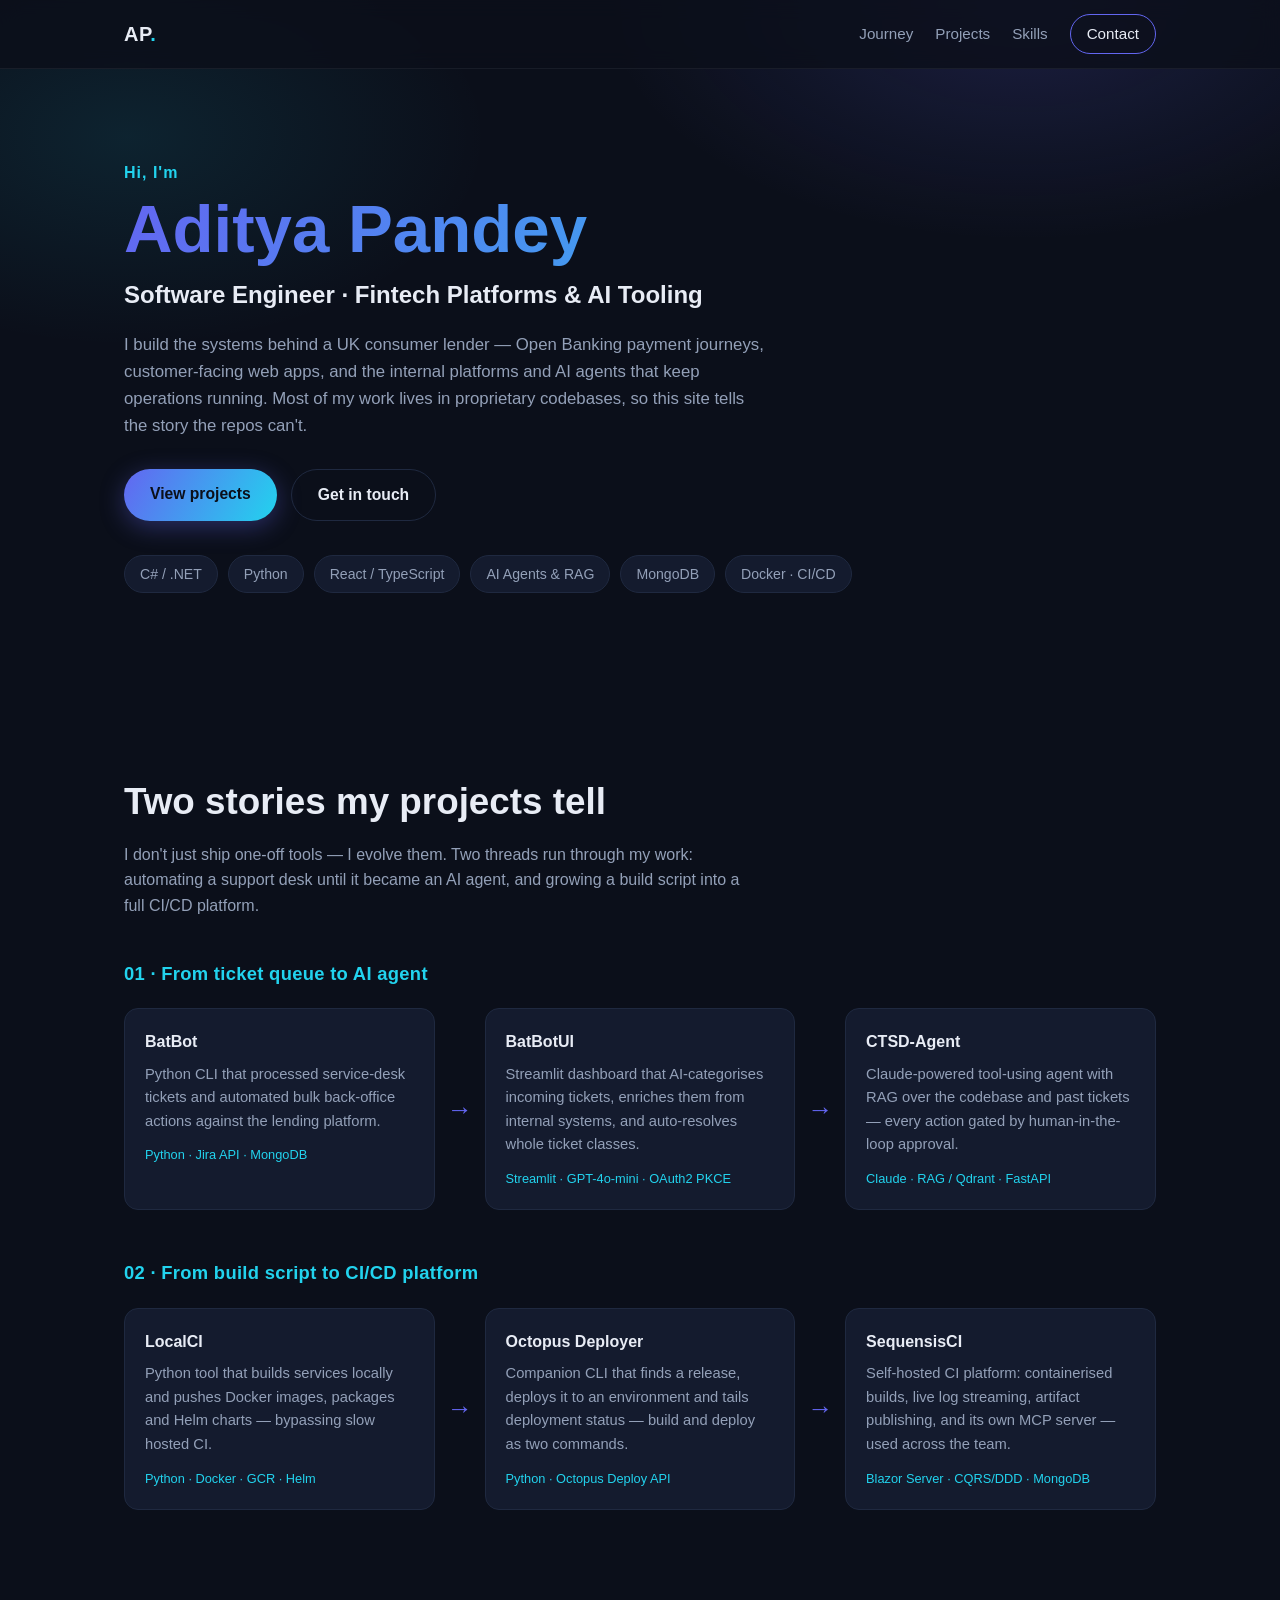
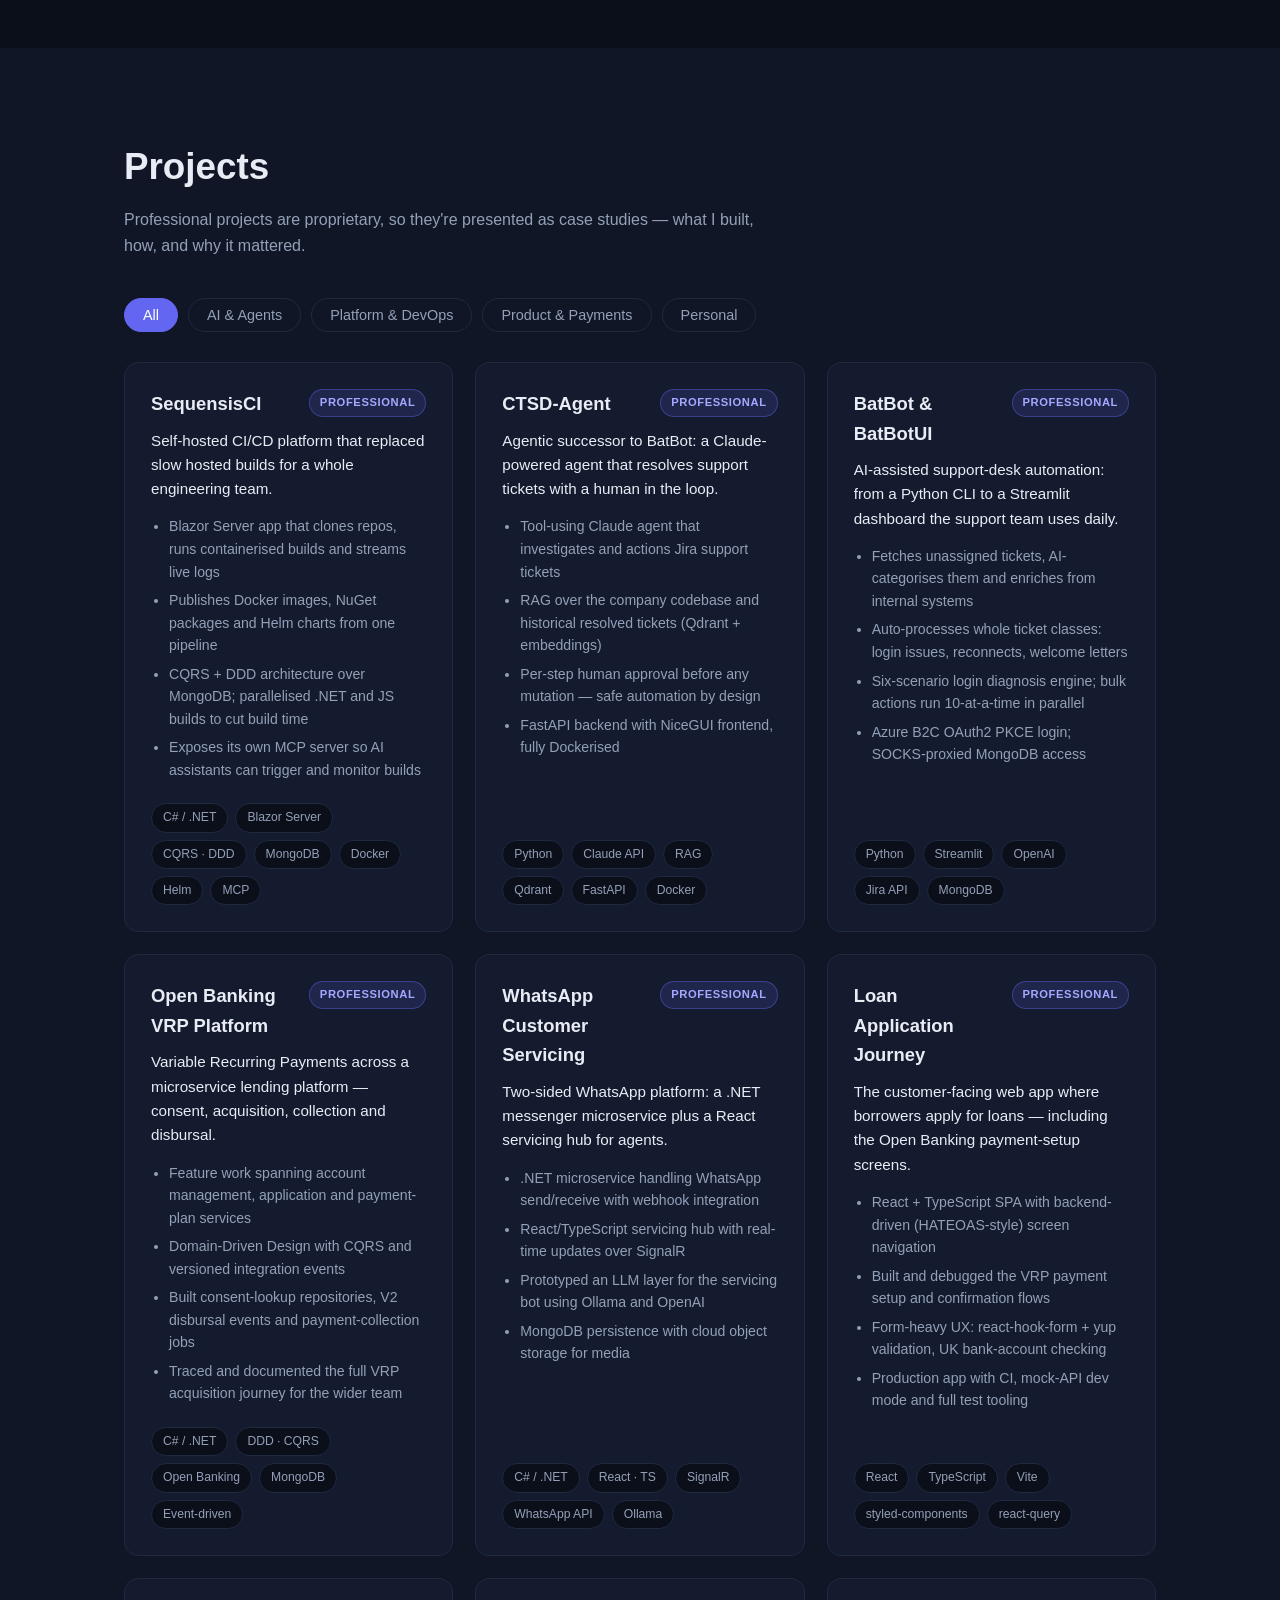
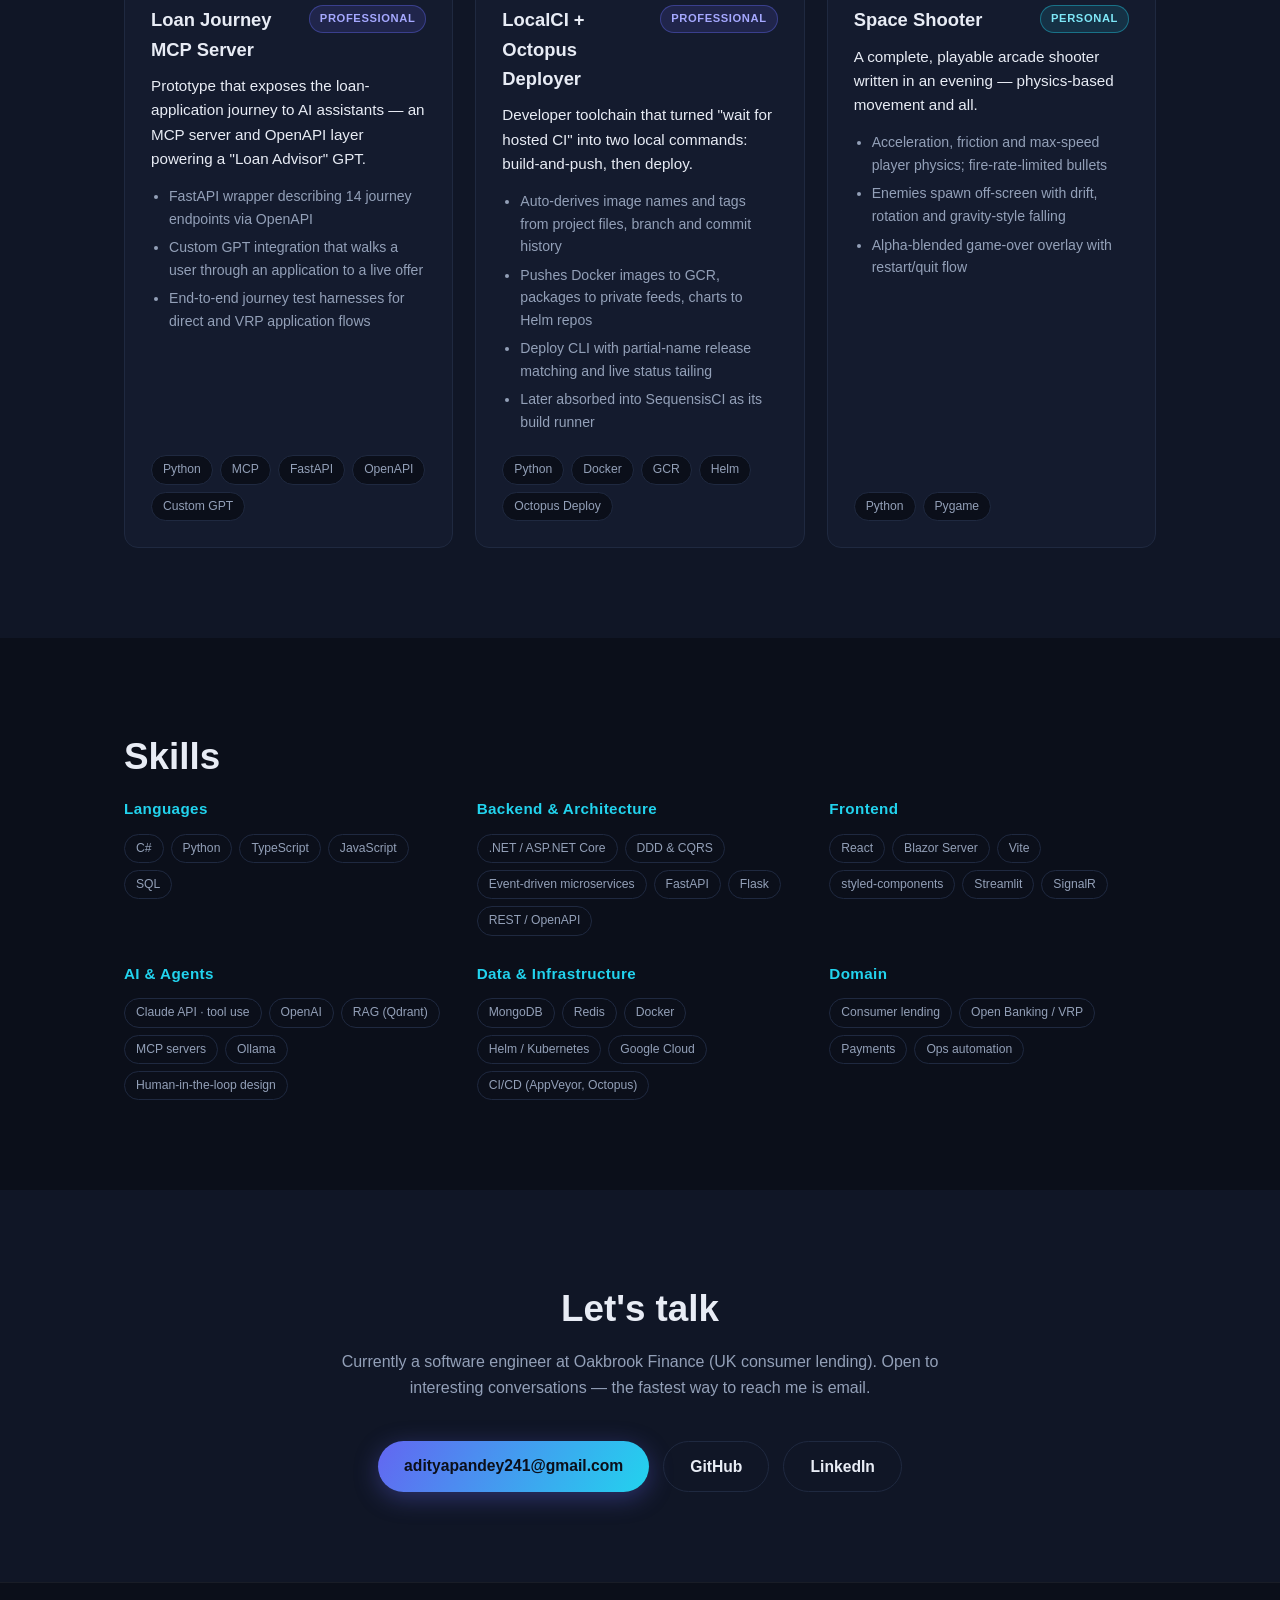
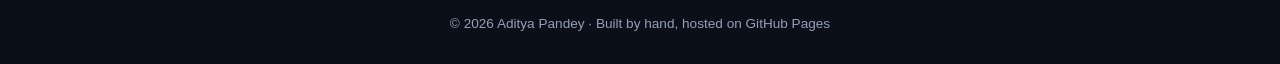
==== index.html @ d6192726 "Portfolio site: case studies, journey arcs, skills, GitHub Pages publish script Co-Authored-By: Clau" ====
<!DOCTYPE html>
<html lang="en">
<head>
  <meta charset="UTF-8" />
  <meta name="viewport" content="width=device-width, initial-scale=1.0" />
  <title>Aditya Pandey — Software Engineer</title>
  <meta name="description" content="Software engineer building fintech platforms, Open Banking payments, and AI-powered internal tooling. Portfolio of projects by Aditya Pandey." />
  <meta property="og:title" content="Aditya Pandey — Software Engineer" />
  <meta property="og:description" content="Fintech platforms, Open Banking payments, and AI-powered tooling — project portfolio." />
  <meta property="og:type" content="website" />
  <link rel="icon" href="data:image/svg+xml,%3Csvg xmlns='http://www.w3.org/2000/svg' viewBox='0 0 64 64'%3E%3Crect width='64' height='64' rx='14' fill='%236366f1'/%3E%3Ctext x='32' y='42' font-family='Segoe UI,Arial' font-size='28' font-weight='700' fill='white' text-anchor='middle'%3EAP%3C/text%3E%3C/svg%3E" />
  <link rel="stylesheet" href="styles.css" />
</head>
<body>

  <nav class="nav" id="nav">
    <div class="nav-inner">
      <a href="#top" class="nav-logo">AP<span class="accent">.</span></a>
      <div class="nav-links">
        <a href="#journey">Journey</a>
        <a href="#projects">Projects</a>
        <a href="#skills">Skills</a>
        <a href="#contact" class="nav-cta">Contact</a>
      </div>
    </div>
  </nav>

  <header class="hero" id="top">
    <div class="container">
      <p class="hero-kicker reveal">Hi, I'm</p>
      <h1 class="hero-name reveal">Aditya Pandey</h1>
      <h2 class="hero-title reveal">Software Engineer · Fintech Platforms &amp; AI Tooling</h2>
      <p class="hero-pitch reveal">
        I build the systems behind a UK consumer lender — Open&nbsp;Banking payment
        journeys, customer-facing web apps, and the internal platforms and AI agents
        that keep operations running. Most of my work lives in proprietary codebases,
        so this site tells the story the repos can't.
      </p>
      <div class="hero-actions reveal">
        <a class="btn btn-primary" href="#projects">View projects</a>
        <a class="btn btn-ghost" href="mailto:adityapandey241@gmail.com">Get in touch</a>
      </div>
      <ul class="hero-chips reveal" aria-label="Core technologies">
        <li>C# / .NET</li>
        <li>Python</li>
        <li>React / TypeScript</li>
        <li>AI Agents &amp; RAG</li>
        <li>MongoDB</li>
        <li>Docker · CI/CD</li>
      </ul>
    </div>
  </header>

  <main>
    <!-- ======================= JOURNEY ======================= -->
    <section class="section" id="journey">
      <div class="container">
        <h2 class="section-title reveal">Two stories my projects tell</h2>
        <p class="section-sub reveal">
          I don't just ship one-off tools — I evolve them. Two threads run through my
          work: automating a support desk until it became an AI agent, and growing a
          build script into a full CI/CD platform.
        </p>

        <div class="arc reveal">
          <h3 class="arc-title">01 · From ticket queue to AI agent</h3>
          <div class="arc-steps">
            <div class="arc-step">
              <span class="arc-step-label">BatBot</span>
              <p>Python CLI that processed service-desk tickets and automated bulk
                 back-office actions against the lending platform.</p>
              <span class="arc-tech">Python · Jira API · MongoDB</span>
            </div>
            <div class="arc-arrow" aria-hidden="true">→</div>
            <div class="arc-step">
              <span class="arc-step-label">BatBotUI</span>
              <p>Streamlit dashboard that AI-categorises incoming tickets, enriches
                 them from internal systems, and auto-resolves whole ticket classes.</p>
              <span class="arc-tech">Streamlit · GPT-4o-mini · OAuth2 PKCE</span>
            </div>
            <div class="arc-arrow" aria-hidden="true">→</div>
            <div class="arc-step">
              <span class="arc-step-label">CTSD-Agent</span>
              <p>Claude-powered tool-using agent with RAG over the codebase and past
                 tickets — every action gated by human-in-the-loop approval.</p>
              <span class="arc-tech">Claude · RAG / Qdrant · FastAPI</span>
            </div>
          </div>
        </div>

        <div class="arc reveal">
          <h3 class="arc-title">02 · From build script to CI/CD platform</h3>
          <div class="arc-steps">
            <div class="arc-step">
              <span class="arc-step-label">LocalCI</span>
              <p>Python tool that builds services locally and pushes Docker images,
                 packages and Helm charts — bypassing slow hosted CI.</p>
              <span class="arc-tech">Python · Docker · GCR · Helm</span>
            </div>
            <div class="arc-arrow" aria-hidden="true">→</div>
            <div class="arc-step">
              <span class="arc-step-label">Octopus Deployer</span>
              <p>Companion CLI that finds a release, deploys it to an environment and
                 tails deployment status — build and deploy as two commands.</p>
              <span class="arc-tech">Python · Octopus Deploy API</span>
            </div>
            <div class="arc-arrow" aria-hidden="true">→</div>
            <div class="arc-step">
              <span class="arc-step-label">SequensisCI</span>
              <p>Self-hosted CI platform: containerised builds, live log streaming,
                 artifact publishing, and its own MCP server — used across the team.</p>
              <span class="arc-tech">Blazor Server · CQRS/DDD · MongoDB</span>
            </div>
          </div>
        </div>
      </div>
    </section>

    <!-- ======================= PROJECTS ======================= -->
    <section class="section" id="projects">
      <div class="container">
        <h2 class="section-title reveal">Projects</h2>
        <p class="section-sub reveal">
          Professional projects are proprietary, so they're presented as case
          studies — what I built, how, and why it mattered.
        </p>

        <div class="filters reveal" role="group" aria-label="Filter projects">
          <button class="filter active" data-filter="all">All</button>
          <button class="filter" data-filter="ai">AI &amp; Agents</button>
          <button class="filter" data-filter="platform">Platform &amp; DevOps</button>
          <button class="filter" data-filter="product">Product &amp; Payments</button>
          <button class="filter" data-filter="personal">Personal</button>
        </div>

        <div class="grid">

          <article class="card reveal" data-tags="platform">
            <div class="card-top">
              <h3>SequensisCI</h3>
              <span class="badge badge-work">Professional</span>
            </div>
            <p class="card-lead">Self-hosted CI/CD platform that replaced slow hosted builds for a whole engineering team.</p>
            <ul class="card-points">
              <li>Blazor Server app that clones repos, runs containerised builds and streams live logs</li>
              <li>Publishes Docker images, NuGet packages and Helm charts from one pipeline</li>
              <li>CQRS + DDD architecture over MongoDB; parallelised .NET and JS builds to cut build time</li>
              <li>Exposes its own MCP server so AI assistants can trigger and monitor builds</li>
            </ul>
            <div class="chips">
              <span>C# / .NET</span><span>Blazor Server</span><span>CQRS · DDD</span><span>MongoDB</span><span>Docker</span><span>Helm</span><span>MCP</span>
            </div>
          </article>

          <article class="card reveal" data-tags="ai">
            <div class="card-top">
              <h3>CTSD-Agent</h3>
              <span class="badge badge-work">Professional</span>
            </div>
            <p class="card-lead">Agentic successor to BatBot: a Claude-powered agent that resolves support tickets with a human in the loop.</p>
            <ul class="card-points">
              <li>Tool-using Claude agent that investigates and actions Jira support tickets</li>
              <li>RAG over the company codebase and historical resolved tickets (Qdrant + embeddings)</li>
              <li>Per-step human approval before any mutation — safe automation by design</li>
              <li>FastAPI backend with NiceGUI frontend, fully Dockerised</li>
            </ul>
            <div class="chips">
              <span>Python</span><span>Claude API</span><span>RAG</span><span>Qdrant</span><span>FastAPI</span><span>Docker</span>
            </div>
          </article>

          <article class="card reveal" data-tags="ai">
            <div class="card-top">
              <h3>BatBot &amp; BatBotUI</h3>
              <span class="badge badge-work">Professional</span>
            </div>
            <p class="card-lead">AI-assisted support-desk automation: from a Python CLI to a Streamlit dashboard the support team uses daily.</p>
            <ul class="card-points">
              <li>Fetches unassigned tickets, AI-categorises them and enriches from internal systems</li>
              <li>Auto-processes whole ticket classes: login issues, reconnects, welcome letters</li>
              <li>Six-scenario login diagnosis engine; bulk actions run 10-at-a-time in parallel</li>
              <li>Azure B2C OAuth2 PKCE login; SOCKS-proxied MongoDB access</li>
            </ul>
            <div class="chips">
              <span>Python</span><span>Streamlit</span><span>OpenAI</span><span>Jira API</span><span>MongoDB</span>
            </div>
          </article>

          <article class="card reveal" data-tags="product">
            <div class="card-top">
              <h3>Open Banking VRP Platform</h3>
              <span class="badge badge-work">Professional</span>
            </div>
            <p class="card-lead">Variable Recurring Payments across a microservice lending platform — consent, acquisition, collection and disbursal.</p>
            <ul class="card-points">
              <li>Feature work spanning account management, application and payment-plan services</li>
              <li>Domain-Driven Design with CQRS and versioned integration events</li>
              <li>Built consent-lookup repositories, V2 disbursal events and payment-collection jobs</li>
              <li>Traced and documented the full VRP acquisition journey for the wider team</li>
            </ul>
            <div class="chips">
              <span>C# / .NET</span><span>DDD · CQRS</span><span>Open Banking</span><span>MongoDB</span><span>Event-driven</span>
            </div>
          </article>

          <article class="card reveal" data-tags="product ai">
            <div class="card-top">
              <h3>WhatsApp Customer Servicing</h3>
              <span class="badge badge-work">Professional</span>
            </div>
            <p class="card-lead">Two-sided WhatsApp platform: a .NET messenger microservice plus a React servicing hub for agents.</p>
            <ul class="card-points">
              <li>.NET microservice handling WhatsApp send/receive with webhook integration</li>
              <li>React/TypeScript servicing hub with real-time updates over SignalR</li>
              <li>Prototyped an LLM layer for the servicing bot using Ollama and OpenAI</li>
              <li>MongoDB persistence with cloud object storage for media</li>
            </ul>
            <div class="chips">
              <span>C# / .NET</span><span>React · TS</span><span>SignalR</span><span>WhatsApp API</span><span>Ollama</span>
            </div>
          </article>

          <article class="card reveal" data-tags="product">
            <div class="card-top">
              <h3>Loan Application Journey</h3>
              <span class="badge badge-work">Professional</span>
            </div>
            <p class="card-lead">The customer-facing web app where borrowers apply for loans — including the Open Banking payment-setup screens.</p>
            <ul class="card-points">
              <li>React + TypeScript SPA with backend-driven (HATEOAS-style) screen navigation</li>
              <li>Built and debugged the VRP payment setup and confirmation flows</li>
              <li>Form-heavy UX: react-hook-form + yup validation, UK bank-account checking</li>
              <li>Production app with CI, mock-API dev mode and full test tooling</li>
            </ul>
            <div class="chips">
              <span>React</span><span>TypeScript</span><span>Vite</span><span>styled-components</span><span>react-query</span>
            </div>
          </article>

          <article class="card reveal" data-tags="ai platform">
            <div class="card-top">
              <h3>Loan Journey MCP Server</h3>
              <span class="badge badge-work">Professional</span>
            </div>
            <p class="card-lead">Prototype that exposes the loan-application journey to AI assistants — an MCP server and OpenAPI layer powering a "Loan Advisor" GPT.</p>
            <ul class="card-points">
              <li>FastAPI wrapper describing 14 journey endpoints via OpenAPI</li>
              <li>Custom GPT integration that walks a user through an application to a live offer</li>
              <li>End-to-end journey test harnesses for direct and VRP application flows</li>
            </ul>
            <div class="chips">
              <span>Python</span><span>MCP</span><span>FastAPI</span><span>OpenAPI</span><span>Custom GPT</span>
            </div>
          </article>

          <article class="card reveal" data-tags="platform">
            <div class="card-top">
              <h3>LocalCI + Octopus Deployer</h3>
              <span class="badge badge-work">Professional</span>
            </div>
            <p class="card-lead">Developer toolchain that turned "wait for hosted CI" into two local commands: build-and-push, then deploy.</p>
            <ul class="card-points">
              <li>Auto-derives image names and tags from project files, branch and commit history</li>
              <li>Pushes Docker images to GCR, packages to private feeds, charts to Helm repos</li>
              <li>Deploy CLI with partial-name release matching and live status tailing</li>
              <li>Later absorbed into SequensisCI as its build runner</li>
            </ul>
            <div class="chips">
              <span>Python</span><span>Docker</span><span>GCR</span><span>Helm</span><span>Octopus Deploy</span>
            </div>
          </article>

          <article class="card reveal" data-tags="personal">
            <div class="card-top">
              <h3>Space Shooter</h3>
              <span class="badge badge-personal">Personal</span>
            </div>
            <p class="card-lead">A complete, playable arcade shooter written in an evening — physics-based movement and all.</p>
            <ul class="card-points">
              <li>Acceleration, friction and max-speed player physics; fire-rate-limited bullets</li>
              <li>Enemies spawn off-screen with drift, rotation and gravity-style falling</li>
              <li>Alpha-blended game-over overlay with restart/quit flow</li>
            </ul>
            <div class="chips">
              <span>Python</span><span>Pygame</span>
            </div>
          </article>

        </div>
      </div>
    </section>

    <!-- ======================= SKILLS ======================= -->
    <section class="section" id="skills">
      <div class="container">
        <h2 class="section-title reveal">Skills</h2>
        <div class="skills reveal">
          <div class="skill-group">
            <h3>Languages</h3>
            <div class="chips"><span>C#</span><span>Python</span><span>TypeScript</span><span>JavaScript</span><span>SQL</span></div>
          </div>
          <div class="skill-group">
            <h3>Backend &amp; Architecture</h3>
            <div class="chips"><span>.NET / ASP.NET Core</span><span>DDD &amp; CQRS</span><span>Event-driven microservices</span><span>FastAPI</span><span>Flask</span><span>REST / OpenAPI</span></div>
          </div>
          <div class="skill-group">
            <h3>Frontend</h3>
            <div class="chips"><span>React</span><span>Blazor Server</span><span>Vite</span><span>styled-components</span><span>Streamlit</span><span>SignalR</span></div>
          </div>
          <div class="skill-group">
            <h3>AI &amp; Agents</h3>
            <div class="chips"><span>Claude API · tool use</span><span>OpenAI</span><span>RAG (Qdrant)</span><span>MCP servers</span><span>Ollama</span><span>Human-in-the-loop design</span></div>
          </div>
          <div class="skill-group">
            <h3>Data &amp; Infrastructure</h3>
            <div class="chips"><span>MongoDB</span><span>Redis</span><span>Docker</span><span>Helm / Kubernetes</span><span>Google Cloud</span><span>CI/CD (AppVeyor, Octopus)</span></div>
          </div>
          <div class="skill-group">
            <h3>Domain</h3>
            <div class="chips"><span>Consumer lending</span><span>Open Banking / VRP</span><span>Payments</span><span>Ops automation</span></div>
          </div>
        </div>
      </div>
    </section>

    <!-- ======================= CONTACT ======================= -->
    <section class="section" id="contact">
      <div class="container contact-box reveal">
        <h2 class="section-title">Let's talk</h2>
        <p class="section-sub">
          Currently a software engineer at Oakbrook Finance (UK consumer lending).
          Open to interesting conversations — the fastest way to reach me is email.
        </p>
        <div class="hero-actions">
          <a class="btn btn-primary" href="mailto:adityapandey241@gmail.com">adityapandey241@gmail.com</a>
          <!-- TODO: replace # with real profile URLs -->
          <a class="btn btn-ghost" href="#" data-todo="github">GitHub</a>
          <a class="btn btn-ghost" href="#" data-todo="linkedin">LinkedIn</a>
        </div>
      </div>
    </section>
  </main>

  <footer class="footer">
    <div class="container">
      <p>© <span id="year"></span> Aditya Pandey · Built by hand, hosted on GitHub Pages</p>
    </div>
  </footer>

  <script src="script.js"></script>
</body>
</html>
---- styles.css ----
/* ============ Design tokens ============ */
:root {
  --bg: #0b0f1a;
  --bg-soft: #101626;
  --panel: #141b2e;
  --panel-edge: #1f2940;
  --text: #e8ecf5;
  --muted: #93a0b8;
  --accent: #6366f1;
  --accent-2: #22d3ee;
  --gradient: linear-gradient(120deg, #6366f1, #22d3ee);
  --radius: 14px;
  --font: "Segoe UI", -apple-system, BlinkMacSystemFont, Roboto, Helvetica, Arial, sans-serif;
}

* { margin: 0; padding: 0; box-sizing: border-box; }

html { scroll-behavior: smooth; }

body {
  font-family: var(--font);
  background: var(--bg);
  color: var(--text);
  line-height: 1.6;
  -webkit-font-smoothing: antialiased;
}

.container { max-width: 1080px; margin: 0 auto; padding: 0 24px; }
.accent { color: var(--accent-2); }

/* ============ Nav ============ */
.nav {
  position: fixed; top: 0; left: 0; right: 0; z-index: 50;
  background: rgba(11, 15, 26, 0.82);
  backdrop-filter: blur(10px);
  border-bottom: 1px solid rgba(255, 255, 255, 0.06);
}
.nav-inner {
  max-width: 1080px; margin: 0 auto; padding: 14px 24px;
  display: flex; align-items: center; justify-content: space-between;
}
.nav-logo {
  font-weight: 800; font-size: 1.25rem; color: var(--text);
  text-decoration: none; letter-spacing: 0.5px;
}
.nav-links { display: flex; gap: 22px; align-items: center; }
.nav-links a {
  color: var(--muted); text-decoration: none; font-size: 0.95rem;
  transition: color 0.2s;
}
.nav-links a:hover { color: var(--text); }
.nav-cta {
  padding: 7px 16px; border: 1px solid var(--accent);
  border-radius: 999px; color: var(--text) !important;
}
.nav-cta:hover { background: var(--accent); }

/* ============ Hero ============ */
.hero {
  padding: 160px 0 90px;
  background:
    radial-gradient(700px 400px at 80% 0%, rgba(99, 102, 241, 0.18), transparent 60%),
    radial-gradient(600px 350px at 10% 20%, rgba(34, 211, 238, 0.10), transparent 60%);
}
.hero-kicker { color: var(--accent-2); font-weight: 600; letter-spacing: 1px; }
.hero-name {
  font-size: clamp(2.6rem, 7vw, 4.2rem);
  font-weight: 800; line-height: 1.1; margin: 6px 0 10px;
  background: var(--gradient);
  -webkit-background-clip: text; background-clip: text;
  -webkit-text-fill-color: transparent;
}
.hero-title { font-size: clamp(1.1rem, 3vw, 1.5rem); font-weight: 600; color: var(--text); }
.hero-pitch { max-width: 640px; margin-top: 18px; color: var(--muted); font-size: 1.05rem; }
.hero-actions { display: flex; gap: 14px; margin-top: 30px; flex-wrap: wrap; }

.btn {
  display: inline-block; padding: 12px 26px; border-radius: 999px;
  text-decoration: none; font-weight: 600; font-size: 0.98rem;
  transition: transform 0.15s, box-shadow 0.15s, background 0.2s;
}
.btn-primary {
  background: var(--gradient); color: #0b0f1a;
  box-shadow: 0 6px 24px rgba(99, 102, 241, 0.35);
}
.btn-primary:hover { transform: translateY(-2px); box-shadow: 0 10px 30px rgba(99, 102, 241, 0.5); }
.btn-ghost { border: 1px solid var(--panel-edge); color: var(--text); }
.btn-ghost:hover { border-color: var(--accent); transform: translateY(-2px); }

.hero-chips { list-style: none; display: flex; flex-wrap: wrap; gap: 10px; margin-top: 34px; }
.hero-chips li {
  padding: 7px 15px; border-radius: 999px; font-size: 0.88rem;
  background: var(--panel); border: 1px solid var(--panel-edge); color: var(--muted);
}

/* ============ Sections ============ */
.section { padding: 90px 0; }
.section:nth-of-type(even) { background: var(--bg-soft); }
.section-title { font-size: clamp(1.7rem, 4vw, 2.3rem); font-weight: 800; margin-bottom: 10px; }
.section-sub { color: var(--muted); max-width: 640px; margin-bottom: 40px; }

/* ============ Journey arcs ============ */
.arc { margin-bottom: 48px; }
.arc-title {
  font-size: 1.15rem; font-weight: 700; margin-bottom: 20px;
  color: var(--accent-2); letter-spacing: 0.3px;
}
.arc-steps { display: flex; gap: 12px; align-items: stretch; }
.arc-step {
  flex: 1; background: var(--panel); border: 1px solid var(--panel-edge);
  border-radius: var(--radius); padding: 20px;
  transition: border-color 0.2s, transform 0.2s;
}
.arc-step:hover { border-color: var(--accent); transform: translateY(-3px); }
.arc-step-label { display: block; font-weight: 700; margin-bottom: 8px; }
.arc-step p { font-size: 0.92rem; color: var(--muted); }
.arc-tech { display: block; margin-top: 12px; font-size: 0.8rem; color: var(--accent-2); }
.arc-arrow { align-self: center; color: var(--accent); font-size: 1.6rem; flex: 0 0 auto; }

/* ============ Projects ============ */
.filters { display: flex; gap: 10px; flex-wrap: wrap; margin-bottom: 30px; }
.filter {
  padding: 8px 18px; border-radius: 999px; cursor: pointer;
  background: transparent; border: 1px solid var(--panel-edge);
  color: var(--muted); font-family: var(--font); font-size: 0.9rem;
  transition: all 0.2s;
}
.filter:hover { border-color: var(--accent); color: var(--text); }
.filter.active { background: var(--accent); border-color: var(--accent); color: #fff; }

.grid {
  display: grid; grid-template-columns: repeat(auto-fill, minmax(320px, 1fr));
  gap: 22px;
}
.card {
  background: var(--panel); border: 1px solid var(--panel-edge);
  border-radius: var(--radius); padding: 26px;
  display: flex; flex-direction: column;
  transition: border-color 0.2s, transform 0.2s, opacity 0.3s;
}
.card:hover { border-color: var(--accent); transform: translateY(-4px); }
.card.hidden { display: none; }
.card-top { display: flex; justify-content: space-between; align-items: start; gap: 10px; margin-bottom: 10px; }
.card-top h3 { font-size: 1.15rem; }
.badge {
  font-size: 0.7rem; font-weight: 700; letter-spacing: 0.6px;
  text-transform: uppercase; padding: 4px 10px; border-radius: 999px; white-space: nowrap;
}
.badge-work { background: rgba(99, 102, 241, 0.15); color: #a5a8ff; border: 1px solid rgba(99, 102, 241, 0.4); }
.badge-personal { background: rgba(34, 211, 238, 0.12); color: #7ee7f7; border: 1px solid rgba(34, 211, 238, 0.4); }
.card-lead { color: var(--text); font-size: 0.95rem; margin-bottom: 14px; }
.card-points { margin: 0 0 16px 18px; color: var(--muted); font-size: 0.88rem; }
.card-points li { margin-bottom: 6px; }
.chips { display: flex; flex-wrap: wrap; gap: 7px; margin-top: auto; }
.chips span {
  font-size: 0.76rem; padding: 4px 11px; border-radius: 999px;
  background: var(--bg); border: 1px solid var(--panel-edge); color: var(--muted);
}

/* ============ Skills ============ */
.skills { display: grid; grid-template-columns: repeat(auto-fill, minmax(300px, 1fr)); gap: 26px; }
.skill-group h3 { font-size: 0.95rem; color: var(--accent-2); margin-bottom: 12px; letter-spacing: 0.4px; }

/* ============ Contact / footer ============ */
.contact-box { text-align: center; }
.contact-box .section-sub { margin-left: auto; margin-right: auto; }
.contact-box .hero-actions { justify-content: center; }
.footer {
  padding: 30px 0; text-align: center; color: var(--muted); font-size: 0.85rem;
  border-top: 1px solid rgba(255, 255, 255, 0.06);
}

/* ============ Reveal animation ============ */
.reveal { opacity: 0; transform: translateY(18px); transition: opacity 0.6s ease, transform 0.6s ease; }
.reveal.visible { opacity: 1; transform: none; }
@media (prefers-reduced-motion: reduce) {
  .reveal { opacity: 1; transform: none; transition: none; }
  html { scroll-behavior: auto; }
}

/* ============ Responsive ============ */
@media (max-width: 820px) {
  .arc-steps { flex-direction: column; }
  .arc-arrow { transform: rotate(90deg); align-self: flex-start; margin-left: 22px; }
  .nav-links { gap: 14px; font-size: 0.9rem; }
  .hero { padding-top: 130px; }
}
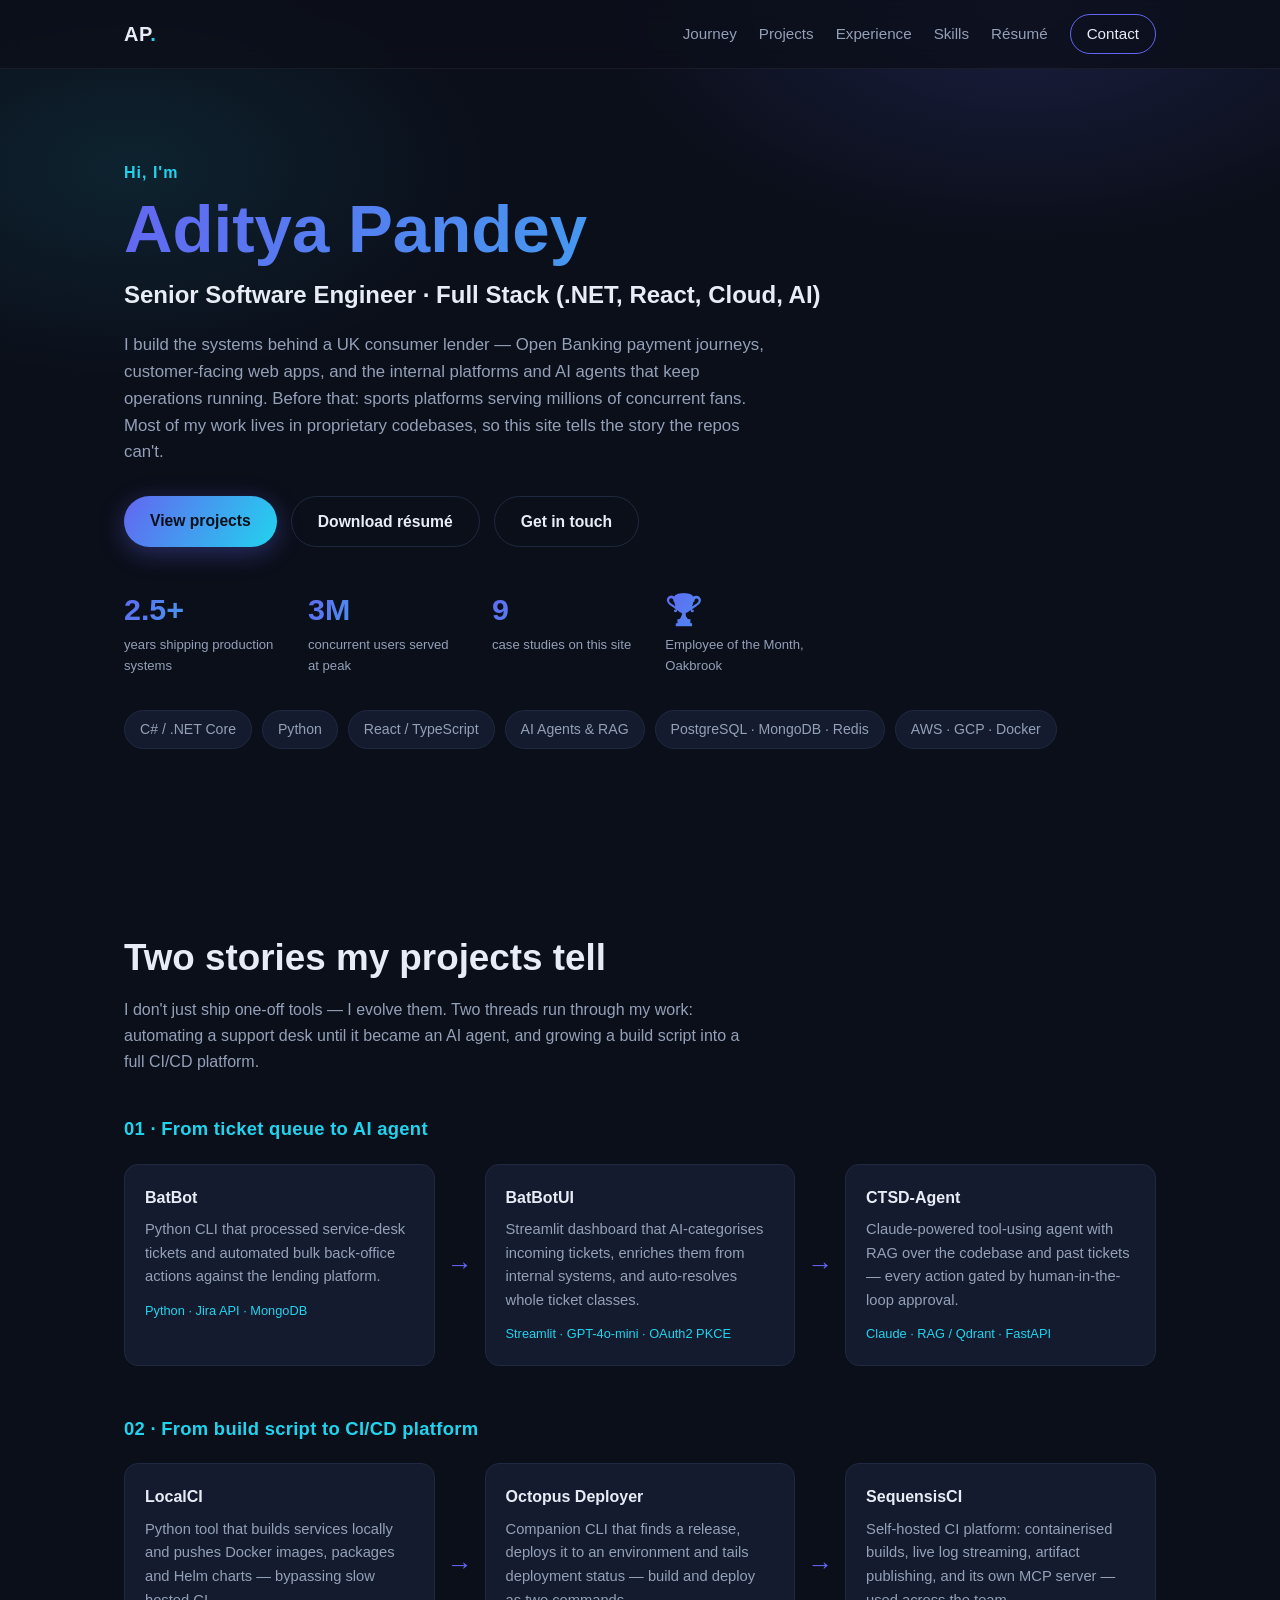
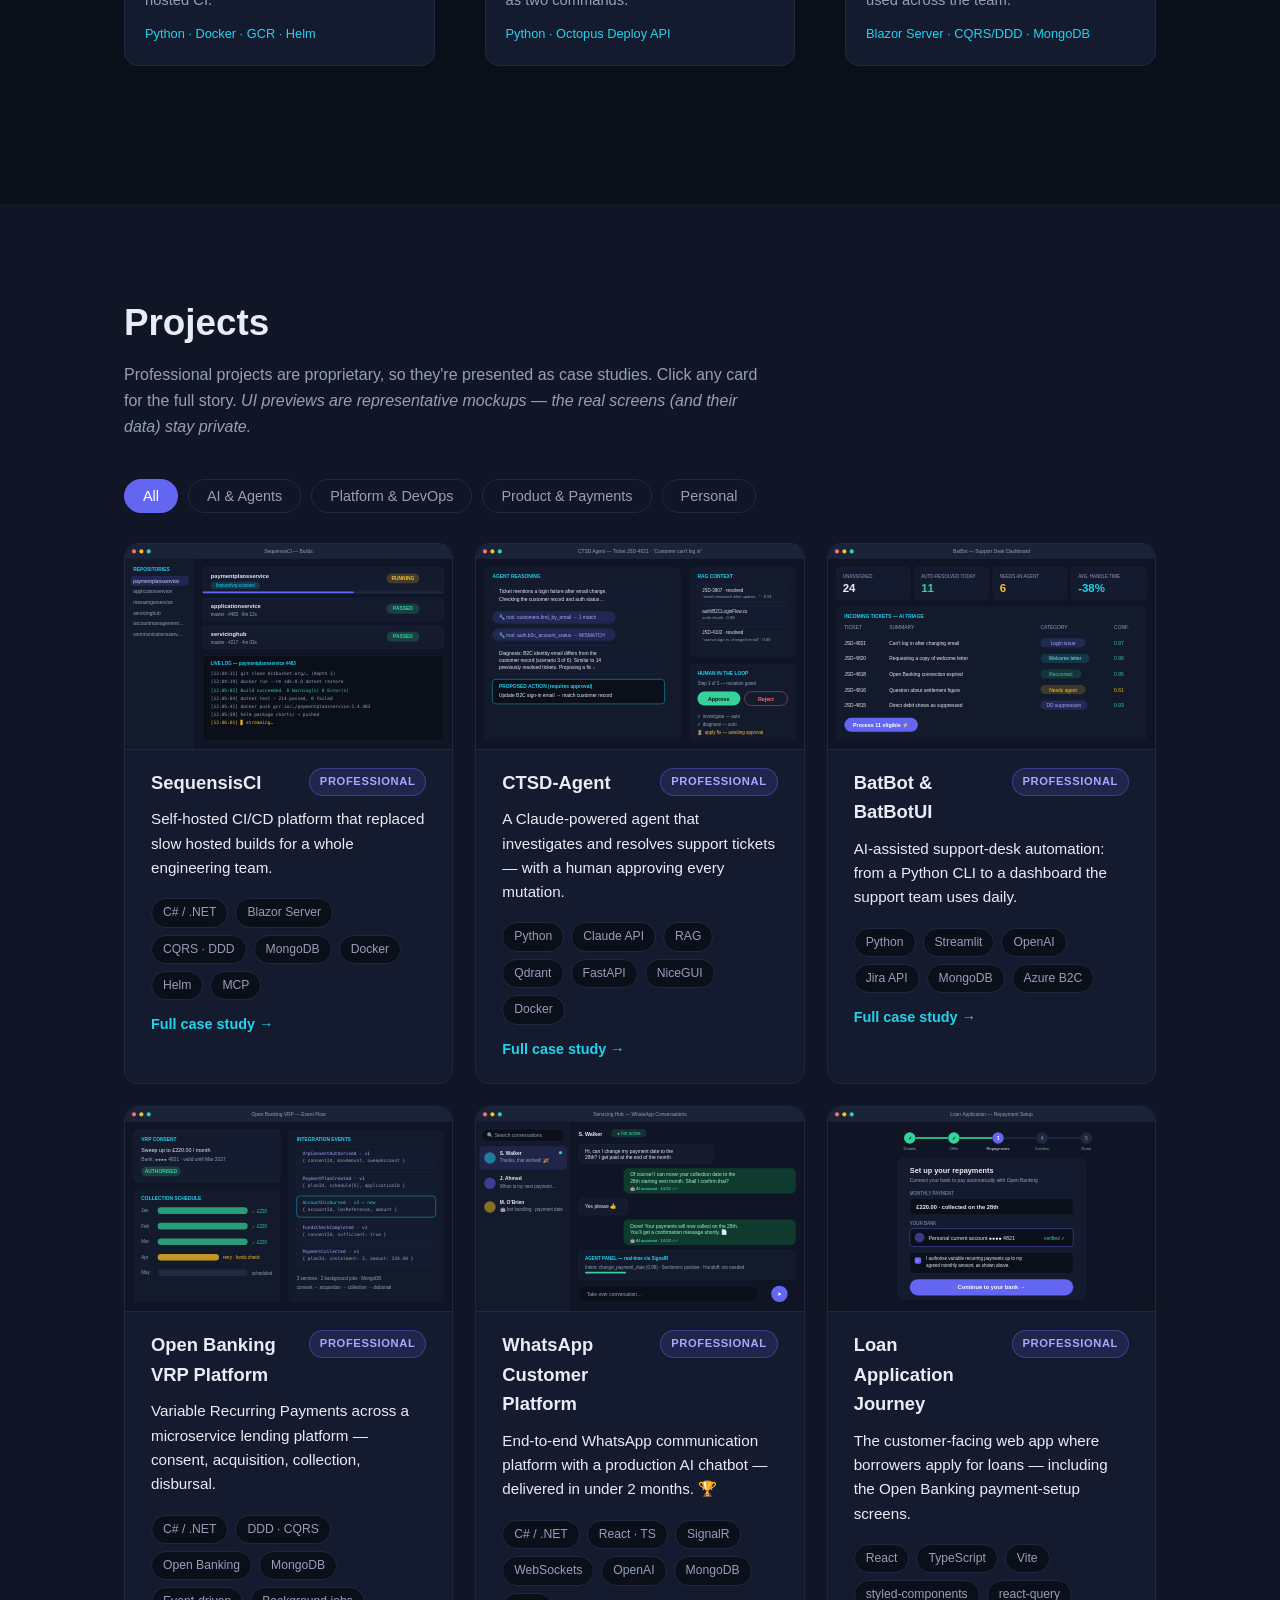
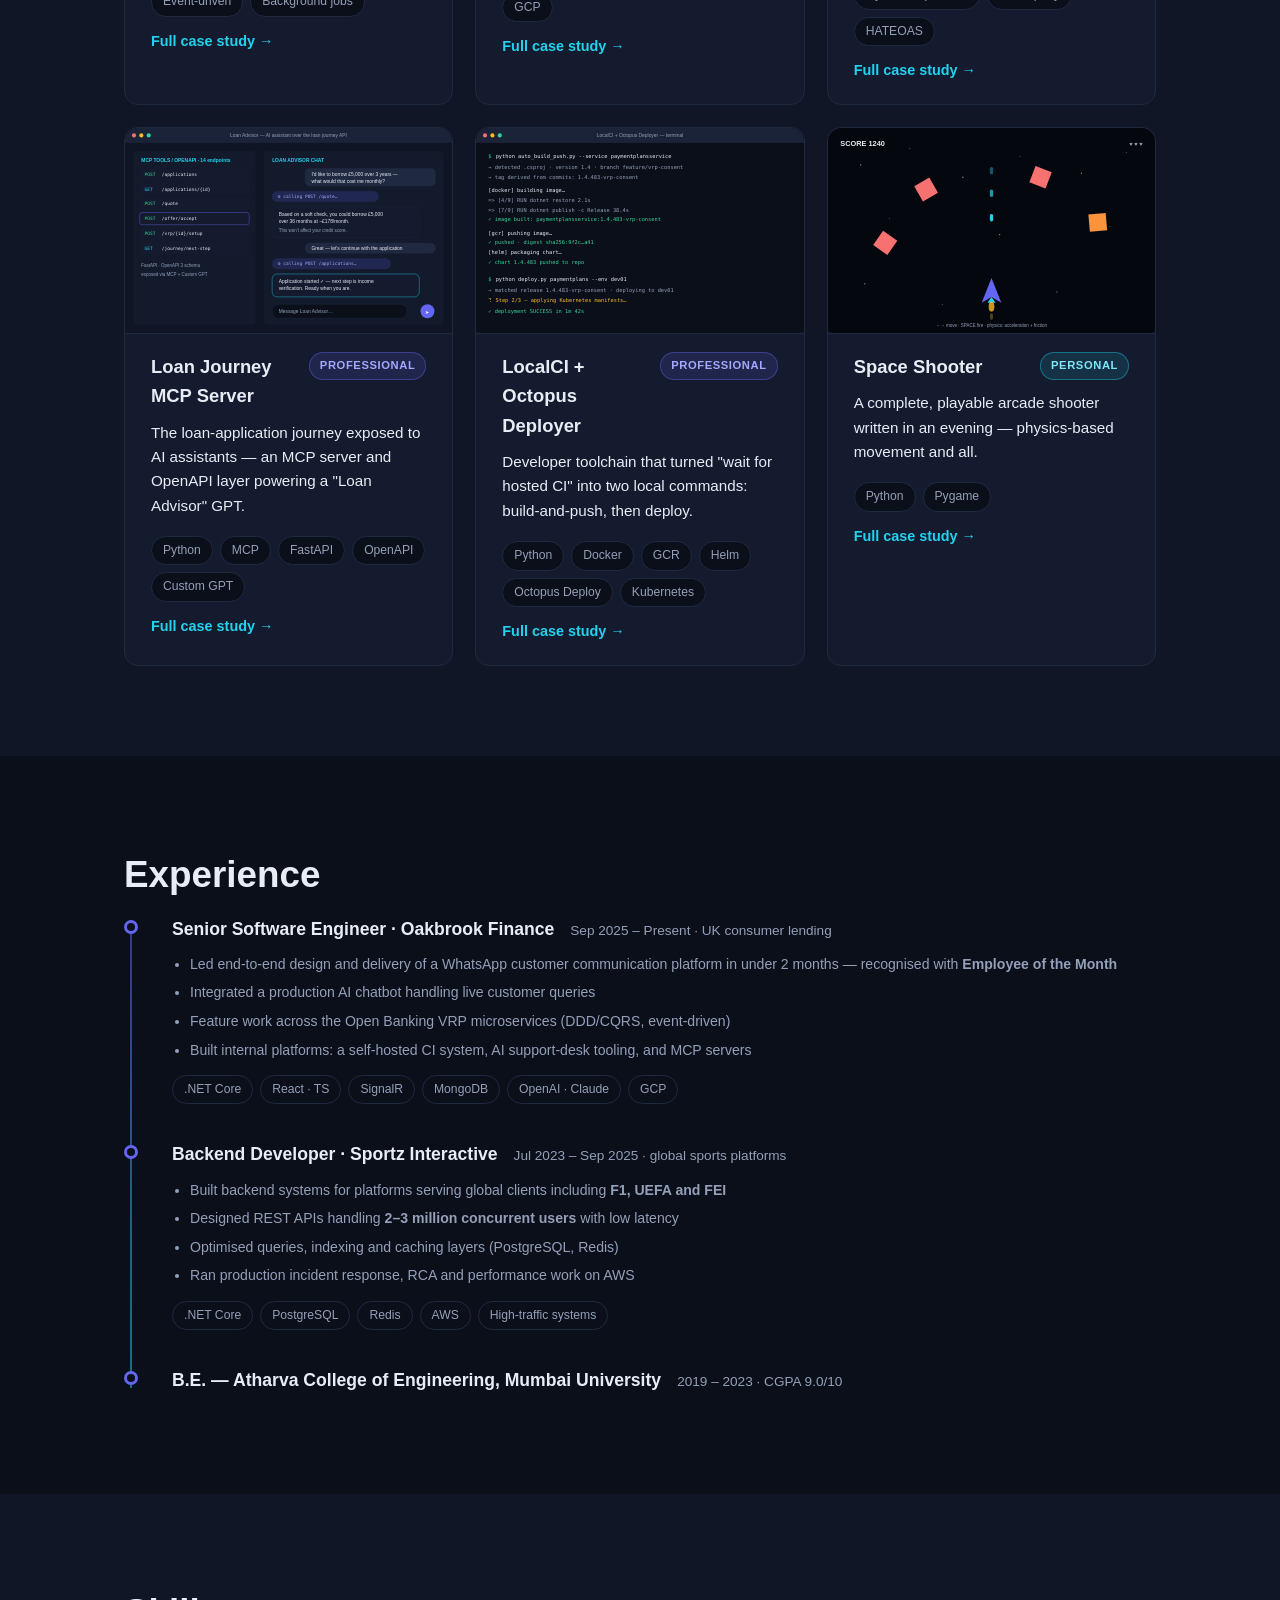
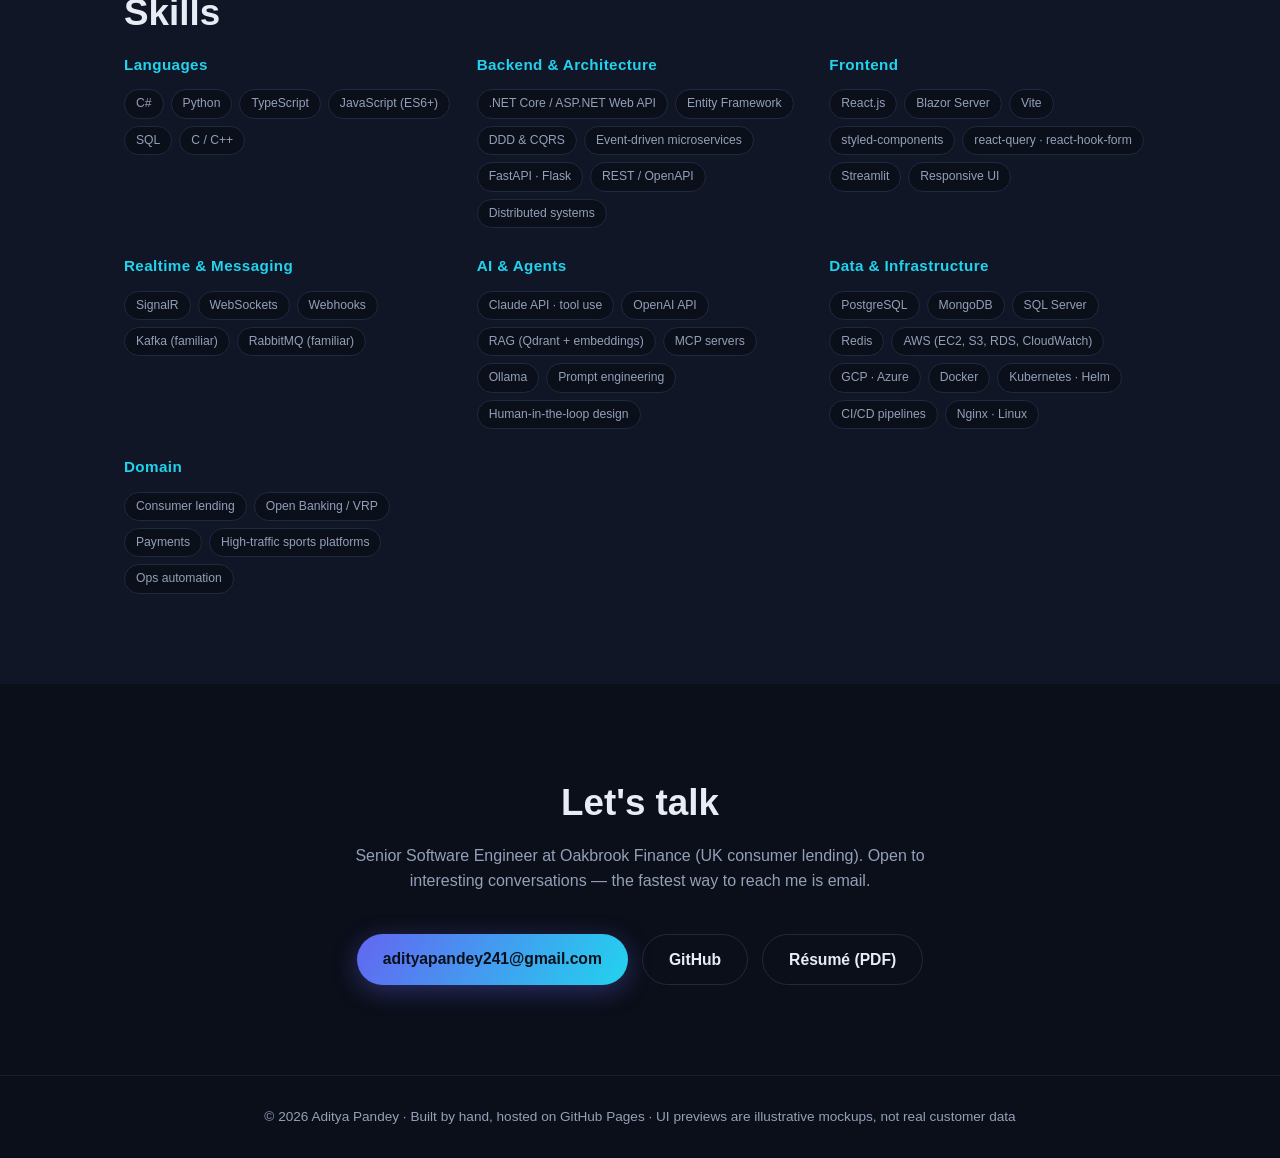
==== commit 72780790: "Interactive v2: case-study modals, UI mockups, experience timeline, updated resume - Representative " ====
--- a/index.html
+++ b/index.html
@@ -3,15 +3,18 @@
 <head>
   <meta charset="UTF-8" />
   <meta name="viewport" content="width=device-width, initial-scale=1.0" />
-  <title>Aditya Pandey — Software Engineer</title>
-  <meta name="description" content="Software engineer building fintech platforms, Open Banking payments, and AI-powered internal tooling. Portfolio of projects by Aditya Pandey." />
-  <meta property="og:title" content="Aditya Pandey — Software Engineer" />
-  <meta property="og:description" content="Fintech platforms, Open Banking payments, and AI-powered tooling — project portfolio." />
+  <title>Aditya Pandey — Senior Software Engineer</title>
+  <meta name="description" content="Senior Software Engineer building fintech platforms, Open Banking payments, and AI-powered tooling. Portfolio and case studies by Aditya Pandey." />
+  <meta property="og:title" content="Aditya Pandey — Senior Software Engineer" />
+  <meta property="og:description" content="Fintech platforms, Open Banking payments, and AI-powered tooling — project case studies." />
   <meta property="og:type" content="website" />
+  <meta property="og:url" content="https://adiiityaaaaaaaaa.github.io/" />
   <link rel="icon" href="data:image/svg+xml,%3Csvg xmlns='http://www.w3.org/2000/svg' viewBox='0 0 64 64'%3E%3Crect width='64' height='64' rx='14' fill='%236366f1'/%3E%3Ctext x='32' y='42' font-family='Segoe UI,Arial' font-size='28' font-weight='700' fill='white' text-anchor='middle'%3EAP%3C/text%3E%3C/svg%3E" />
   <link rel="stylesheet" href="styles.css" />
 </head>
 <body>
+
+  <div class="scroll-progress" id="scrollProgress" aria-hidden="true"></div>
 
   <nav class="nav" id="nav">
     <div class="nav-inner">
@@ -19,7 +22,9 @@
       <div class="nav-links">
         <a href="#journey">Journey</a>
         <a href="#projects">Projects</a>
+        <a href="#experience">Experience</a>
         <a href="#skills">Skills</a>
+        <a href="Resume.pdf" target="_blank" rel="noopener">Résumé</a>
         <a href="#contact" class="nav-cta">Contact</a>
       </div>
     </div>
@@ -29,24 +34,32 @@
     <div class="container">
       <p class="hero-kicker reveal">Hi, I'm</p>
       <h1 class="hero-name reveal">Aditya Pandey</h1>
-      <h2 class="hero-title reveal">Software Engineer · Fintech Platforms &amp; AI Tooling</h2>
+      <h2 class="hero-title reveal">Senior Software Engineer · Full Stack (.NET, React, Cloud, AI)</h2>
       <p class="hero-pitch reveal">
         I build the systems behind a UK consumer lender — Open&nbsp;Banking payment
         journeys, customer-facing web apps, and the internal platforms and AI agents
-        that keep operations running. Most of my work lives in proprietary codebases,
-        so this site tells the story the repos can't.
+        that keep operations running. Before that: sports platforms serving millions
+        of concurrent fans. Most of my work lives in proprietary codebases, so this
+        site tells the story the repos can't.
       </p>
       <div class="hero-actions reveal">
         <a class="btn btn-primary" href="#projects">View projects</a>
+        <a class="btn btn-ghost" href="Resume.pdf" target="_blank" rel="noopener">Download résumé</a>
         <a class="btn btn-ghost" href="mailto:adityapandey241@gmail.com">Get in touch</a>
       </div>
+      <div class="hero-stats reveal">
+        <div class="stat"><span class="stat-num" data-count="2.5" data-suffix="+">0</span><span class="stat-label">years shipping production systems</span></div>
+        <div class="stat"><span class="stat-num" data-count="3" data-suffix="M">0</span><span class="stat-label">concurrent users served at peak</span></div>
+        <div class="stat"><span class="stat-num" data-count="9" data-suffix="">0</span><span class="stat-label">case studies on this site</span></div>
+        <div class="stat"><span class="stat-num">🏆</span><span class="stat-label">Employee of the Month, Oakbrook</span></div>
+      </div>
       <ul class="hero-chips reveal" aria-label="Core technologies">
-        <li>C# / .NET</li>
+        <li>C# / .NET Core</li>
         <li>Python</li>
         <li>React / TypeScript</li>
         <li>AI Agents &amp; RAG</li>
-        <li>MongoDB</li>
-        <li>Docker · CI/CD</li>
+        <li>PostgreSQL · MongoDB · Redis</li>
+        <li>AWS · GCP · Docker</li>
       </ul>
     </div>
   </header>
@@ -121,8 +134,9 @@
       <div class="container">
         <h2 class="section-title reveal">Projects</h2>
         <p class="section-sub reveal">
-          Professional projects are proprietary, so they're presented as case
-          studies — what I built, how, and why it mattered.
+          Professional projects are proprietary, so they're presented as case studies.
+          Click any card for the full story. <em>UI previews are representative
+          mockups — the real screens (and their data) stay private.</em>
         </p>
 
         <div class="filters reveal" role="group" aria-label="Filter projects">
@@ -135,157 +149,191 @@
 
         <div class="grid">
 
-          <article class="card reveal" data-tags="platform">
+          <article class="card reveal" data-tags="platform" data-project="sequensisci">
+            <button class="card-shot" data-open="sequensisci" aria-label="Open SequensisCI case study">
+              <img src="assets/sequensisci.svg" alt="SequensisCI build dashboard — representative mockup" loading="lazy" />
+            </button>
             <div class="card-top">
               <h3>SequensisCI</h3>
               <span class="badge badge-work">Professional</span>
             </div>
             <p class="card-lead">Self-hosted CI/CD platform that replaced slow hosted builds for a whole engineering team.</p>
-            <ul class="card-points">
-              <li>Blazor Server app that clones repos, runs containerised builds and streams live logs</li>
-              <li>Publishes Docker images, NuGet packages and Helm charts from one pipeline</li>
-              <li>CQRS + DDD architecture over MongoDB; parallelised .NET and JS builds to cut build time</li>
-              <li>Exposes its own MCP server so AI assistants can trigger and monitor builds</li>
-            </ul>
             <div class="chips">
               <span>C# / .NET</span><span>Blazor Server</span><span>CQRS · DDD</span><span>MongoDB</span><span>Docker</span><span>Helm</span><span>MCP</span>
             </div>
-          </article>
-
-          <article class="card reveal" data-tags="ai">
+            <button class="card-more" data-open="sequensisci">Full case study →</button>
+          </article>
+
+          <article class="card reveal" data-tags="ai" data-project="ctsd">
+            <button class="card-shot" data-open="ctsd" aria-label="Open CTSD-Agent case study">
+              <img src="assets/ctsd-agent.svg" alt="CTSD-Agent reasoning and approval UI — representative mockup" loading="lazy" />
+            </button>
             <div class="card-top">
               <h3>CTSD-Agent</h3>
               <span class="badge badge-work">Professional</span>
             </div>
-            <p class="card-lead">Agentic successor to BatBot: a Claude-powered agent that resolves support tickets with a human in the loop.</p>
-            <ul class="card-points">
-              <li>Tool-using Claude agent that investigates and actions Jira support tickets</li>
-              <li>RAG over the company codebase and historical resolved tickets (Qdrant + embeddings)</li>
-              <li>Per-step human approval before any mutation — safe automation by design</li>
-              <li>FastAPI backend with NiceGUI frontend, fully Dockerised</li>
-            </ul>
-            <div class="chips">
-              <span>Python</span><span>Claude API</span><span>RAG</span><span>Qdrant</span><span>FastAPI</span><span>Docker</span>
-            </div>
-          </article>
-
-          <article class="card reveal" data-tags="ai">
+            <p class="card-lead">A Claude-powered agent that investigates and resolves support tickets — with a human approving every mutation.</p>
+            <div class="chips">
+              <span>Python</span><span>Claude API</span><span>RAG</span><span>Qdrant</span><span>FastAPI</span><span>NiceGUI</span><span>Docker</span>
+            </div>
+            <button class="card-more" data-open="ctsd">Full case study →</button>
+          </article>
+
+          <article class="card reveal" data-tags="ai" data-project="batbot">
+            <button class="card-shot" data-open="batbot" aria-label="Open BatBot case study">
+              <img src="assets/batbot.svg" alt="BatBot AI ticket triage dashboard — representative mockup" loading="lazy" />
+            </button>
             <div class="card-top">
               <h3>BatBot &amp; BatBotUI</h3>
               <span class="badge badge-work">Professional</span>
             </div>
-            <p class="card-lead">AI-assisted support-desk automation: from a Python CLI to a Streamlit dashboard the support team uses daily.</p>
-            <ul class="card-points">
-              <li>Fetches unassigned tickets, AI-categorises them and enriches from internal systems</li>
-              <li>Auto-processes whole ticket classes: login issues, reconnects, welcome letters</li>
-              <li>Six-scenario login diagnosis engine; bulk actions run 10-at-a-time in parallel</li>
-              <li>Azure B2C OAuth2 PKCE login; SOCKS-proxied MongoDB access</li>
-            </ul>
-            <div class="chips">
-              <span>Python</span><span>Streamlit</span><span>OpenAI</span><span>Jira API</span><span>MongoDB</span>
-            </div>
-          </article>
-
-          <article class="card reveal" data-tags="product">
+            <p class="card-lead">AI-assisted support-desk automation: from a Python CLI to a dashboard the support team uses daily.</p>
+            <div class="chips">
+              <span>Python</span><span>Streamlit</span><span>OpenAI</span><span>Jira API</span><span>MongoDB</span><span>Azure B2C</span>
+            </div>
+            <button class="card-more" data-open="batbot">Full case study →</button>
+          </article>
+
+          <article class="card reveal" data-tags="product" data-project="vrp">
+            <button class="card-shot" data-open="vrp" aria-label="Open Open Banking VRP case study">
+              <img src="assets/vrp.svg" alt="Open Banking VRP consent and event flow — representative mockup" loading="lazy" />
+            </button>
             <div class="card-top">
               <h3>Open Banking VRP Platform</h3>
               <span class="badge badge-work">Professional</span>
             </div>
-            <p class="card-lead">Variable Recurring Payments across a microservice lending platform — consent, acquisition, collection and disbursal.</p>
-            <ul class="card-points">
-              <li>Feature work spanning account management, application and payment-plan services</li>
-              <li>Domain-Driven Design with CQRS and versioned integration events</li>
-              <li>Built consent-lookup repositories, V2 disbursal events and payment-collection jobs</li>
-              <li>Traced and documented the full VRP acquisition journey for the wider team</li>
-            </ul>
-            <div class="chips">
-              <span>C# / .NET</span><span>DDD · CQRS</span><span>Open Banking</span><span>MongoDB</span><span>Event-driven</span>
-            </div>
-          </article>
-
-          <article class="card reveal" data-tags="product ai">
-            <div class="card-top">
-              <h3>WhatsApp Customer Servicing</h3>
-              <span class="badge badge-work">Professional</span>
-            </div>
-            <p class="card-lead">Two-sided WhatsApp platform: a .NET messenger microservice plus a React servicing hub for agents.</p>
-            <ul class="card-points">
-              <li>.NET microservice handling WhatsApp send/receive with webhook integration</li>
-              <li>React/TypeScript servicing hub with real-time updates over SignalR</li>
-              <li>Prototyped an LLM layer for the servicing bot using Ollama and OpenAI</li>
-              <li>MongoDB persistence with cloud object storage for media</li>
-            </ul>
-            <div class="chips">
-              <span>C# / .NET</span><span>React · TS</span><span>SignalR</span><span>WhatsApp API</span><span>Ollama</span>
-            </div>
-          </article>
-
-          <article class="card reveal" data-tags="product">
+            <p class="card-lead">Variable Recurring Payments across a microservice lending platform — consent, acquisition, collection, disbursal.</p>
+            <div class="chips">
+              <span>C# / .NET</span><span>DDD · CQRS</span><span>Open Banking</span><span>MongoDB</span><span>Event-driven</span><span>Background jobs</span>
+            </div>
+            <button class="card-more" data-open="vrp">Full case study →</button>
+          </article>
+
+          <article class="card reveal" data-tags="product ai" data-project="whatsapp">
+            <button class="card-shot" data-open="whatsapp" aria-label="Open WhatsApp platform case study">
+              <img src="assets/whatsapp.svg" alt="WhatsApp servicing hub with AI bot — representative mockup" loading="lazy" />
+            </button>
+            <div class="card-top">
+              <h3>WhatsApp Customer Platform</h3>
+              <span class="badge badge-work">Professional</span>
+            </div>
+            <p class="card-lead">End-to-end WhatsApp communication platform with a production AI chatbot — delivered in under 2 months. 🏆</p>
+            <div class="chips">
+              <span>C# / .NET</span><span>React · TS</span><span>SignalR</span><span>WebSockets</span><span>OpenAI</span><span>MongoDB</span><span>GCP</span>
+            </div>
+            <button class="card-more" data-open="whatsapp">Full case study →</button>
+          </article>
+
+          <article class="card reveal" data-tags="product" data-project="journey">
+            <button class="card-shot" data-open="journey" aria-label="Open loan journey case study">
+              <img src="assets/journey.svg" alt="Loan application repayment setup screen — representative mockup" loading="lazy" />
+            </button>
             <div class="card-top">
               <h3>Loan Application Journey</h3>
               <span class="badge badge-work">Professional</span>
             </div>
             <p class="card-lead">The customer-facing web app where borrowers apply for loans — including the Open Banking payment-setup screens.</p>
-            <ul class="card-points">
-              <li>React + TypeScript SPA with backend-driven (HATEOAS-style) screen navigation</li>
-              <li>Built and debugged the VRP payment setup and confirmation flows</li>
-              <li>Form-heavy UX: react-hook-form + yup validation, UK bank-account checking</li>
-              <li>Production app with CI, mock-API dev mode and full test tooling</li>
-            </ul>
-            <div class="chips">
-              <span>React</span><span>TypeScript</span><span>Vite</span><span>styled-components</span><span>react-query</span>
-            </div>
-          </article>
-
-          <article class="card reveal" data-tags="ai platform">
+            <div class="chips">
+              <span>React</span><span>TypeScript</span><span>Vite</span><span>styled-components</span><span>react-query</span><span>HATEOAS</span>
+            </div>
+            <button class="card-more" data-open="journey">Full case study →</button>
+          </article>
+
+          <article class="card reveal" data-tags="ai platform" data-project="mcp">
+            <button class="card-shot" data-open="mcp" aria-label="Open MCP server case study">
+              <img src="assets/mcp.svg" alt="Loan Advisor AI calling journey APIs — representative mockup" loading="lazy" />
+            </button>
             <div class="card-top">
               <h3>Loan Journey MCP Server</h3>
               <span class="badge badge-work">Professional</span>
             </div>
-            <p class="card-lead">Prototype that exposes the loan-application journey to AI assistants — an MCP server and OpenAPI layer powering a "Loan Advisor" GPT.</p>
-            <ul class="card-points">
-              <li>FastAPI wrapper describing 14 journey endpoints via OpenAPI</li>
-              <li>Custom GPT integration that walks a user through an application to a live offer</li>
-              <li>End-to-end journey test harnesses for direct and VRP application flows</li>
-            </ul>
+            <p class="card-lead">The loan-application journey exposed to AI assistants — an MCP server and OpenAPI layer powering a "Loan Advisor" GPT.</p>
             <div class="chips">
               <span>Python</span><span>MCP</span><span>FastAPI</span><span>OpenAPI</span><span>Custom GPT</span>
             </div>
-          </article>
-
-          <article class="card reveal" data-tags="platform">
+            <button class="card-more" data-open="mcp">Full case study →</button>
+          </article>
+
+          <article class="card reveal" data-tags="platform" data-project="localci">
+            <button class="card-shot" data-open="localci" aria-label="Open LocalCI case study">
+              <img src="assets/localci.svg" alt="LocalCI terminal build and deploy output — representative mockup" loading="lazy" />
+            </button>
             <div class="card-top">
               <h3>LocalCI + Octopus Deployer</h3>
               <span class="badge badge-work">Professional</span>
             </div>
             <p class="card-lead">Developer toolchain that turned "wait for hosted CI" into two local commands: build-and-push, then deploy.</p>
-            <ul class="card-points">
-              <li>Auto-derives image names and tags from project files, branch and commit history</li>
-              <li>Pushes Docker images to GCR, packages to private feeds, charts to Helm repos</li>
-              <li>Deploy CLI with partial-name release matching and live status tailing</li>
-              <li>Later absorbed into SequensisCI as its build runner</li>
-            </ul>
-            <div class="chips">
-              <span>Python</span><span>Docker</span><span>GCR</span><span>Helm</span><span>Octopus Deploy</span>
-            </div>
-          </article>
-
-          <article class="card reveal" data-tags="personal">
+            <div class="chips">
+              <span>Python</span><span>Docker</span><span>GCR</span><span>Helm</span><span>Octopus Deploy</span><span>Kubernetes</span>
+            </div>
+            <button class="card-more" data-open="localci">Full case study →</button>
+          </article>
+
+          <article class="card reveal" data-tags="personal" data-project="shooter">
+            <button class="card-shot" data-open="shooter" aria-label="Open Space Shooter case study">
+              <img src="assets/shooter.svg" alt="Space shooter game screen — representative mockup" loading="lazy" />
+            </button>
             <div class="card-top">
               <h3>Space Shooter</h3>
               <span class="badge badge-personal">Personal</span>
             </div>
             <p class="card-lead">A complete, playable arcade shooter written in an evening — physics-based movement and all.</p>
-            <ul class="card-points">
-              <li>Acceleration, friction and max-speed player physics; fire-rate-limited bullets</li>
-              <li>Enemies spawn off-screen with drift, rotation and gravity-style falling</li>
-              <li>Alpha-blended game-over overlay with restart/quit flow</li>
-            </ul>
             <div class="chips">
               <span>Python</span><span>Pygame</span>
             </div>
-          </article>
-
+            <button class="card-more" data-open="shooter">Full case study →</button>
+          </article>
+
+        </div>
+      </div>
+    </section>
+
+    <!-- ======================= EXPERIENCE ======================= -->
+    <section class="section" id="experience">
+      <div class="container">
+        <h2 class="section-title reveal">Experience</h2>
+        <div class="timeline">
+          <div class="tl-item reveal">
+            <div class="tl-dot" aria-hidden="true"></div>
+            <div class="tl-body">
+              <div class="tl-head">
+                <h3>Senior Software Engineer · Oakbrook Finance</h3>
+                <span class="tl-date">Sep 2025 – Present · UK consumer lending</span>
+              </div>
+              <ul class="card-points">
+                <li>Led end-to-end design and delivery of a WhatsApp customer communication platform in under 2 months — recognised with <strong>Employee of the Month</strong></li>
+                <li>Integrated a production AI chatbot handling live customer queries</li>
+                <li>Feature work across the Open Banking VRP microservices (DDD/CQRS, event-driven)</li>
+                <li>Built internal platforms: a self-hosted CI system, AI support-desk tooling, and MCP servers</li>
+              </ul>
+              <div class="chips"><span>.NET Core</span><span>React · TS</span><span>SignalR</span><span>MongoDB</span><span>OpenAI · Claude</span><span>GCP</span></div>
+            </div>
+          </div>
+          <div class="tl-item reveal">
+            <div class="tl-dot" aria-hidden="true"></div>
+            <div class="tl-body">
+              <div class="tl-head">
+                <h3>Backend Developer · Sportz Interactive</h3>
+                <span class="tl-date">Jul 2023 – Sep 2025 · global sports platforms</span>
+              </div>
+              <ul class="card-points">
+                <li>Built backend systems for platforms serving global clients including <strong>F1, UEFA and FEI</strong></li>
+                <li>Designed REST APIs handling <strong>2–3 million concurrent users</strong> with low latency</li>
+                <li>Optimised queries, indexing and caching layers (PostgreSQL, Redis)</li>
+                <li>Ran production incident response, RCA and performance work on AWS</li>
+              </ul>
+              <div class="chips"><span>.NET Core</span><span>PostgreSQL</span><span>Redis</span><span>AWS</span><span>High-traffic systems</span></div>
+            </div>
+          </div>
+          <div class="tl-item reveal">
+            <div class="tl-dot" aria-hidden="true"></div>
+            <div class="tl-body">
+              <div class="tl-head">
+                <h3>B.E. — Atharva College of Engineering, Mumbai University</h3>
+                <span class="tl-date">2019 – 2023 · CGPA 9.0/10</span>
+              </div>
+            </div>
+          </div>
         </div>
       </div>
     </section>
@@ -297,27 +345,31 @@
         <div class="skills reveal">
           <div class="skill-group">
             <h3>Languages</h3>
-            <div class="chips"><span>C#</span><span>Python</span><span>TypeScript</span><span>JavaScript</span><span>SQL</span></div>
+            <div class="chips"><span>C#</span><span>Python</span><span>TypeScript</span><span>JavaScript (ES6+)</span><span>SQL</span><span>C / C++</span></div>
           </div>
           <div class="skill-group">
             <h3>Backend &amp; Architecture</h3>
-            <div class="chips"><span>.NET / ASP.NET Core</span><span>DDD &amp; CQRS</span><span>Event-driven microservices</span><span>FastAPI</span><span>Flask</span><span>REST / OpenAPI</span></div>
+            <div class="chips"><span>.NET Core / ASP.NET Web API</span><span>Entity Framework</span><span>DDD &amp; CQRS</span><span>Event-driven microservices</span><span>FastAPI · Flask</span><span>REST / OpenAPI</span><span>Distributed systems</span></div>
           </div>
           <div class="skill-group">
             <h3>Frontend</h3>
-            <div class="chips"><span>React</span><span>Blazor Server</span><span>Vite</span><span>styled-components</span><span>Streamlit</span><span>SignalR</span></div>
+            <div class="chips"><span>React.js</span><span>Blazor Server</span><span>Vite</span><span>styled-components</span><span>react-query · react-hook-form</span><span>Streamlit</span><span>Responsive UI</span></div>
+          </div>
+          <div class="skill-group">
+            <h3>Realtime &amp; Messaging</h3>
+            <div class="chips"><span>SignalR</span><span>WebSockets</span><span>Webhooks</span><span>Kafka (familiar)</span><span>RabbitMQ (familiar)</span></div>
           </div>
           <div class="skill-group">
             <h3>AI &amp; Agents</h3>
-            <div class="chips"><span>Claude API · tool use</span><span>OpenAI</span><span>RAG (Qdrant)</span><span>MCP servers</span><span>Ollama</span><span>Human-in-the-loop design</span></div>
+            <div class="chips"><span>Claude API · tool use</span><span>OpenAI API</span><span>RAG (Qdrant + embeddings)</span><span>MCP servers</span><span>Ollama</span><span>Prompt engineering</span><span>Human-in-the-loop design</span></div>
           </div>
           <div class="skill-group">
             <h3>Data &amp; Infrastructure</h3>
-            <div class="chips"><span>MongoDB</span><span>Redis</span><span>Docker</span><span>Helm / Kubernetes</span><span>Google Cloud</span><span>CI/CD (AppVeyor, Octopus)</span></div>
+            <div class="chips"><span>PostgreSQL</span><span>MongoDB</span><span>SQL Server</span><span>Redis</span><span>AWS (EC2, S3, RDS, CloudWatch)</span><span>GCP · Azure</span><span>Docker</span><span>Kubernetes · Helm</span><span>CI/CD pipelines</span><span>Nginx · Linux</span></div>
           </div>
           <div class="skill-group">
             <h3>Domain</h3>
-            <div class="chips"><span>Consumer lending</span><span>Open Banking / VRP</span><span>Payments</span><span>Ops automation</span></div>
+            <div class="chips"><span>Consumer lending</span><span>Open Banking / VRP</span><span>Payments</span><span>High-traffic sports platforms</span><span>Ops automation</span></div>
           </div>
         </div>
       </div>
@@ -328,14 +380,13 @@
       <div class="container contact-box reveal">
         <h2 class="section-title">Let's talk</h2>
         <p class="section-sub">
-          Currently a software engineer at Oakbrook Finance (UK consumer lending).
+          Senior Software Engineer at Oakbrook Finance (UK consumer lending).
           Open to interesting conversations — the fastest way to reach me is email.
         </p>
         <div class="hero-actions">
           <a class="btn btn-primary" href="mailto:adityapandey241@gmail.com">adityapandey241@gmail.com</a>
-          <!-- TODO: replace # with real profile URLs -->
-          <a class="btn btn-ghost" href="#" data-todo="github">GitHub</a>
-          <a class="btn btn-ghost" href="#" data-todo="linkedin">LinkedIn</a>
+          <a class="btn btn-ghost" href="https://github.com/Adiiityaaaaaaaaa" target="_blank" rel="noopener">GitHub</a>
+          <a class="btn btn-ghost" href="Resume.pdf" target="_blank" rel="noopener">Résumé (PDF)</a>
         </div>
       </div>
     </section>
@@ -343,9 +394,28 @@
 
   <footer class="footer">
     <div class="container">
-      <p>© <span id="year"></span> Aditya Pandey · Built by hand, hosted on GitHub Pages</p>
+      <p>© <span id="year"></span> Aditya Pandey · Built by hand, hosted on GitHub Pages · UI previews are illustrative mockups, not real customer data</p>
     </div>
   </footer>
+
+  <!-- ======================= CASE STUDY MODAL ======================= -->
+  <div class="modal" id="modal" role="dialog" aria-modal="true" aria-labelledby="modalTitle" hidden>
+    <div class="modal-backdrop" data-close></div>
+    <div class="modal-panel">
+      <button class="modal-close" data-close aria-label="Close case study">✕</button>
+      <img class="modal-img" id="modalImg" src="" alt="" />
+      <div class="modal-content">
+        <div class="card-top">
+          <h3 id="modalTitle"></h3>
+          <span class="badge badge-work" id="modalBadge"></span>
+        </div>
+        <p class="modal-role" id="modalRole"></p>
+        <div id="modalBody"></div>
+        <h4>Full tech stack</h4>
+        <div class="chips" id="modalStack"></div>
+      </div>
+    </div>
+  </div>
 
   <script src="script.js"></script>
 </body>
--- a/styles.css
+++ b/styles.css
@@ -178,10 +178,102 @@
   html { scroll-behavior: auto; }
 }
 
+/* ============ Scroll progress ============ */
+.scroll-progress {
+  position: fixed; top: 0; left: 0; height: 3px; width: 0%;
+  background: var(--gradient); z-index: 60;
+}
+
+/* ============ Hero stats ============ */
+.hero-stats {
+  display: flex; flex-wrap: wrap; gap: 34px; margin-top: 38px;
+}
+.stat { display: flex; flex-direction: column; }
+.stat-num {
+  font-size: 1.9rem; font-weight: 800;
+  background: var(--gradient);
+  -webkit-background-clip: text; background-clip: text;
+  -webkit-text-fill-color: transparent;
+}
+.stat-label { color: var(--muted); font-size: 0.82rem; max-width: 150px; }
+
+/* ============ Card screenshots ============ */
+.card-shot {
+  display: block; width: calc(100% + 52px); margin: -26px -26px 18px;
+  padding: 0; border: none; border-radius: var(--radius) var(--radius) 0 0;
+  overflow: hidden; cursor: zoom-in; background: #0f1524;
+  border-bottom: 1px solid var(--panel-edge);
+}
+.card-shot img {
+  display: block; width: 100%; height: auto;
+  transition: transform 0.3s ease;
+}
+.card-shot:hover img { transform: scale(1.04); }
+.card-more {
+  margin-top: 16px; align-self: flex-start;
+  background: none; border: none; cursor: pointer;
+  color: var(--accent-2); font-family: var(--font); font-size: 0.9rem; font-weight: 600;
+  padding: 0;
+}
+.card-more:hover { text-decoration: underline; }
+.card .chips { margin-top: 4px; }
+
+/* ============ Case-study modal ============ */
+.modal { position: fixed; inset: 0; z-index: 100; display: flex; align-items: center; justify-content: center; }
+.modal[hidden] { display: none; }
+.modal-backdrop { position: absolute; inset: 0; background: rgba(4, 6, 12, 0.78); backdrop-filter: blur(4px); }
+.modal-panel {
+  position: relative; width: min(760px, calc(100vw - 32px));
+  max-height: calc(100vh - 60px); overflow-y: auto;
+  background: var(--panel); border: 1px solid var(--panel-edge);
+  border-radius: var(--radius); box-shadow: 0 30px 80px rgba(0, 0, 0, 0.6);
+  animation: modal-in 0.25s ease;
+}
+@keyframes modal-in { from { opacity: 0; transform: translateY(16px); } to { opacity: 1; transform: none; } }
+.modal-close {
+  position: sticky; top: 12px; margin-left: calc(100% - 48px);
+  width: 36px; height: 36px; border-radius: 50%; z-index: 2;
+  background: rgba(11, 15, 26, 0.8); border: 1px solid var(--panel-edge);
+  color: var(--text); font-size: 0.95rem; cursor: pointer;
+}
+.modal-close:hover { border-color: var(--accent); }
+.modal-img { width: 100%; display: block; margin-top: -48px; border-bottom: 1px solid var(--panel-edge); }
+.modal-content { padding: 26px 30px 34px; }
+.modal-content h3 { font-size: 1.4rem; }
+.modal-role { color: var(--accent-2); font-size: 0.92rem; margin: 6px 0 6px; }
+.modal-content h4 {
+  margin: 22px 0 8px; font-size: 0.85rem; letter-spacing: 1px;
+  text-transform: uppercase; color: var(--muted);
+}
+.modal-content p { color: var(--text); font-size: 0.95rem; }
+.modal-content .card-points { margin-bottom: 0; }
+.modal-content .card-points li { color: var(--text); opacity: 0.9; }
+
+/* ============ Experience timeline ============ */
+.timeline { position: relative; margin-top: 10px; padding-left: 26px; }
+.timeline::before {
+  content: ""; position: absolute; left: 6px; top: 6px; bottom: 6px;
+  width: 2px; background: linear-gradient(var(--accent), var(--accent-2));
+  opacity: 0.5;
+}
+.tl-item { position: relative; padding: 0 0 36px 22px; }
+.tl-item:last-child { padding-bottom: 0; }
+.tl-dot {
+  position: absolute; left: -26px; top: 5px; width: 14px; height: 14px;
+  border-radius: 50%; background: var(--bg);
+  border: 3px solid var(--accent);
+}
+.tl-head { display: flex; flex-wrap: wrap; gap: 4px 16px; align-items: baseline; margin-bottom: 10px; }
+.tl-head h3 { font-size: 1.1rem; }
+.tl-date { color: var(--muted); font-size: 0.85rem; }
+.tl-body .card-points { margin-bottom: 14px; }
+
 /* ============ Responsive ============ */
 @media (max-width: 820px) {
   .arc-steps { flex-direction: column; }
   .arc-arrow { transform: rotate(90deg); align-self: flex-start; margin-left: 22px; }
-  .nav-links { gap: 14px; font-size: 0.9rem; }
+  .nav-links { gap: 10px; font-size: 0.85rem; flex-wrap: wrap; justify-content: flex-end; }
   .hero { padding-top: 130px; }
-}
+  .hero-stats { gap: 22px; }
+  .modal-panel { max-height: calc(100vh - 24px); }
+}
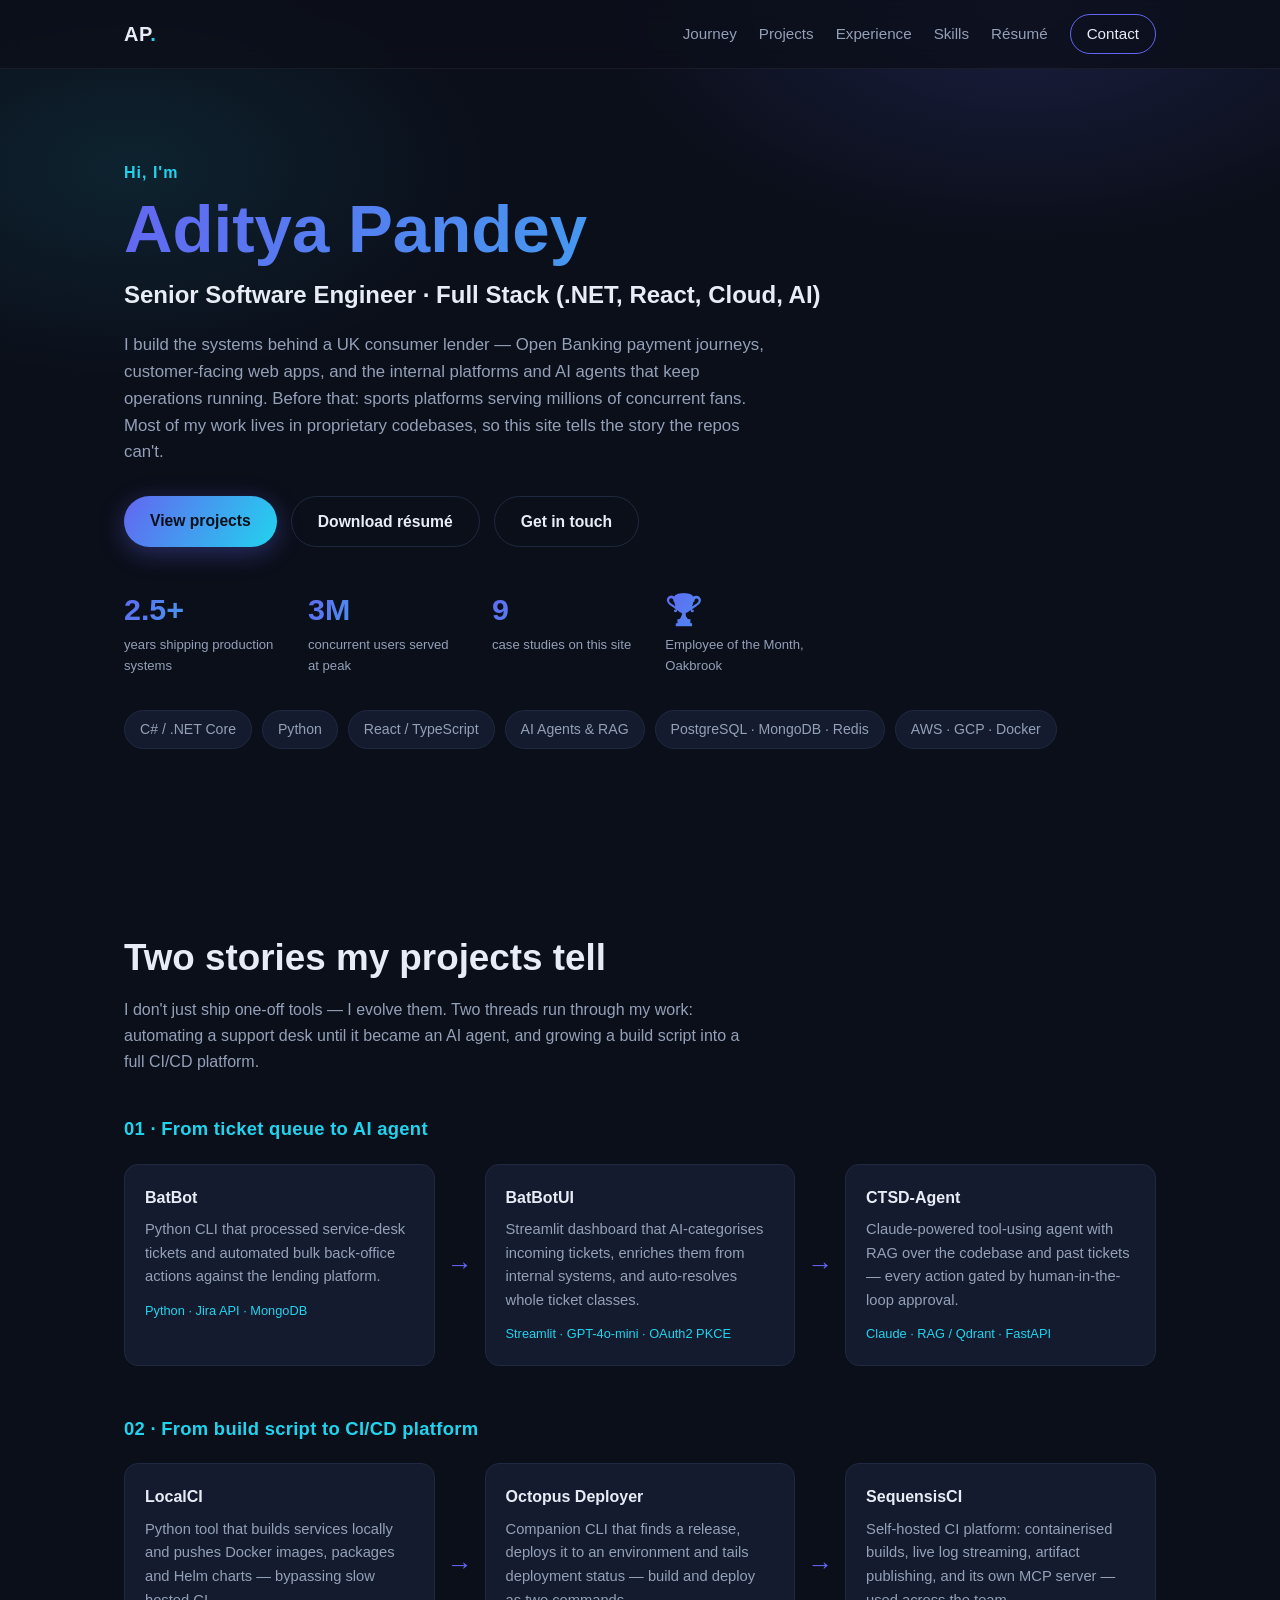
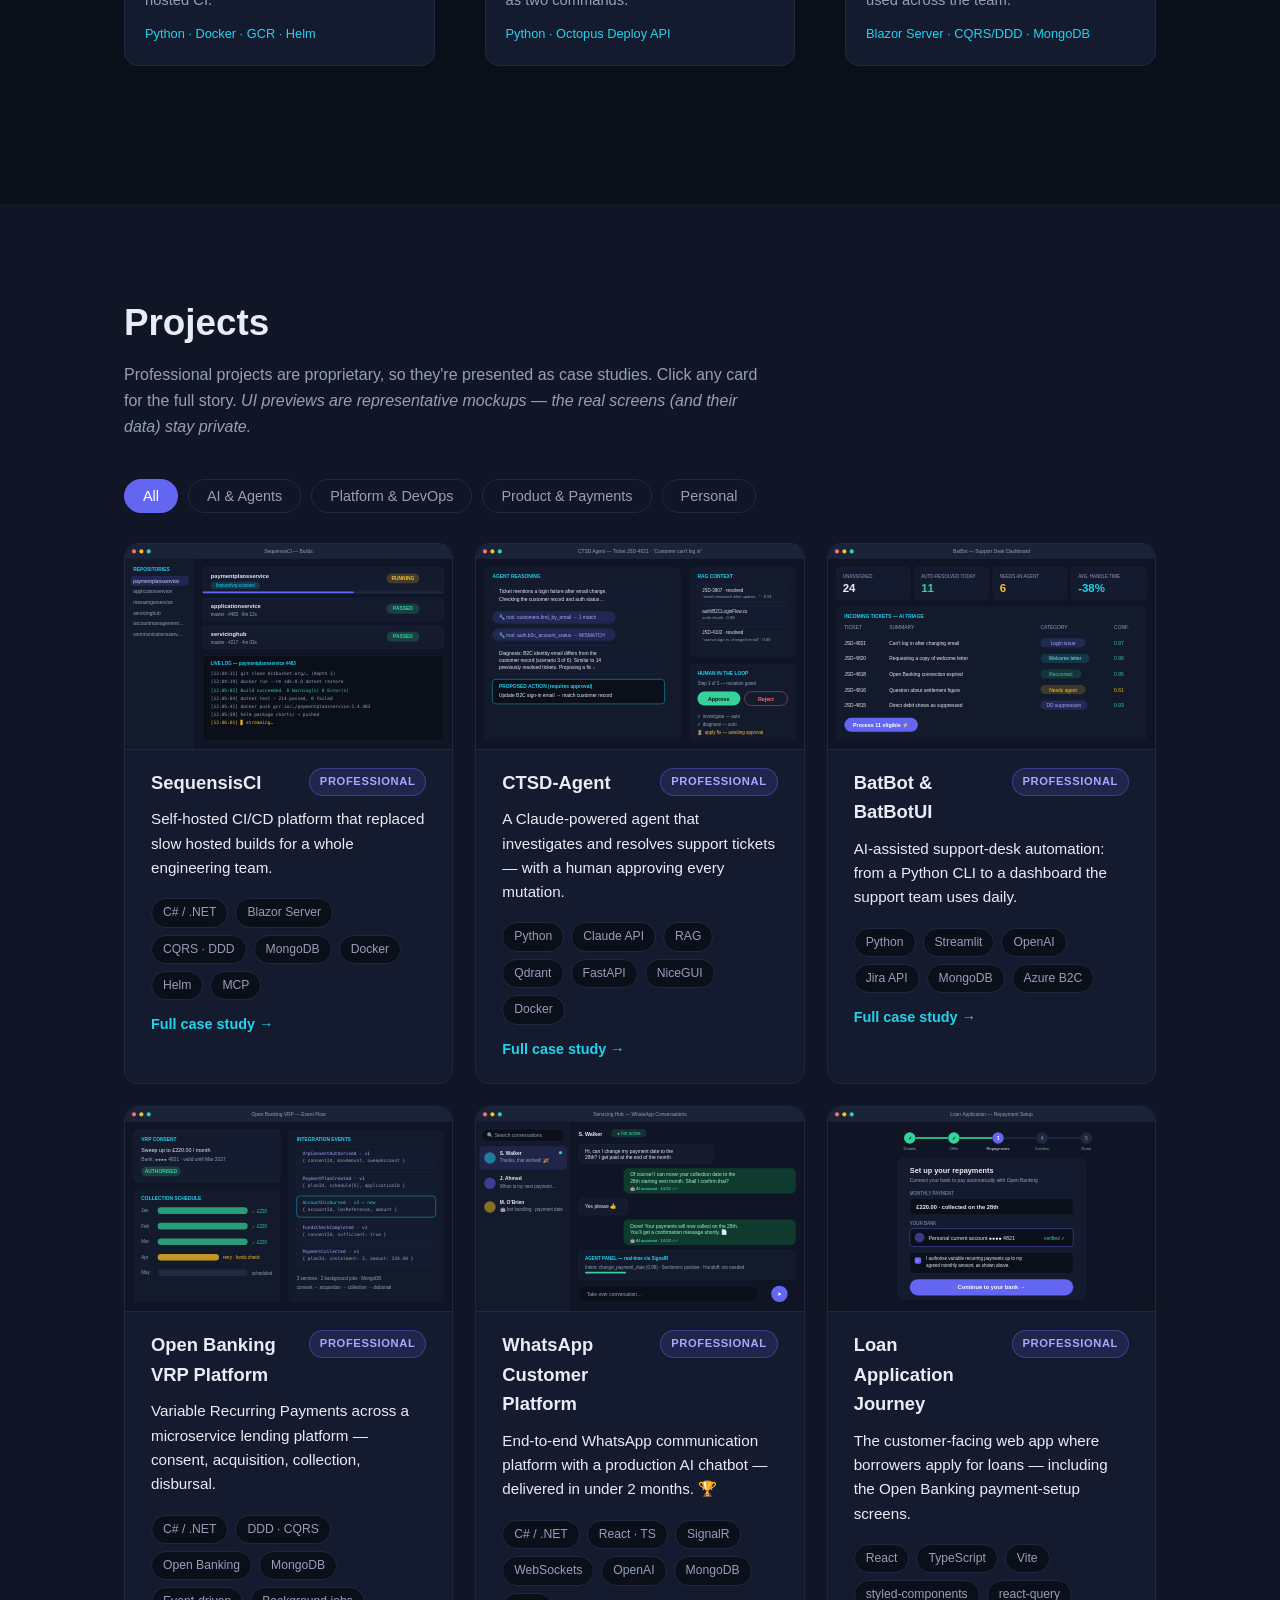
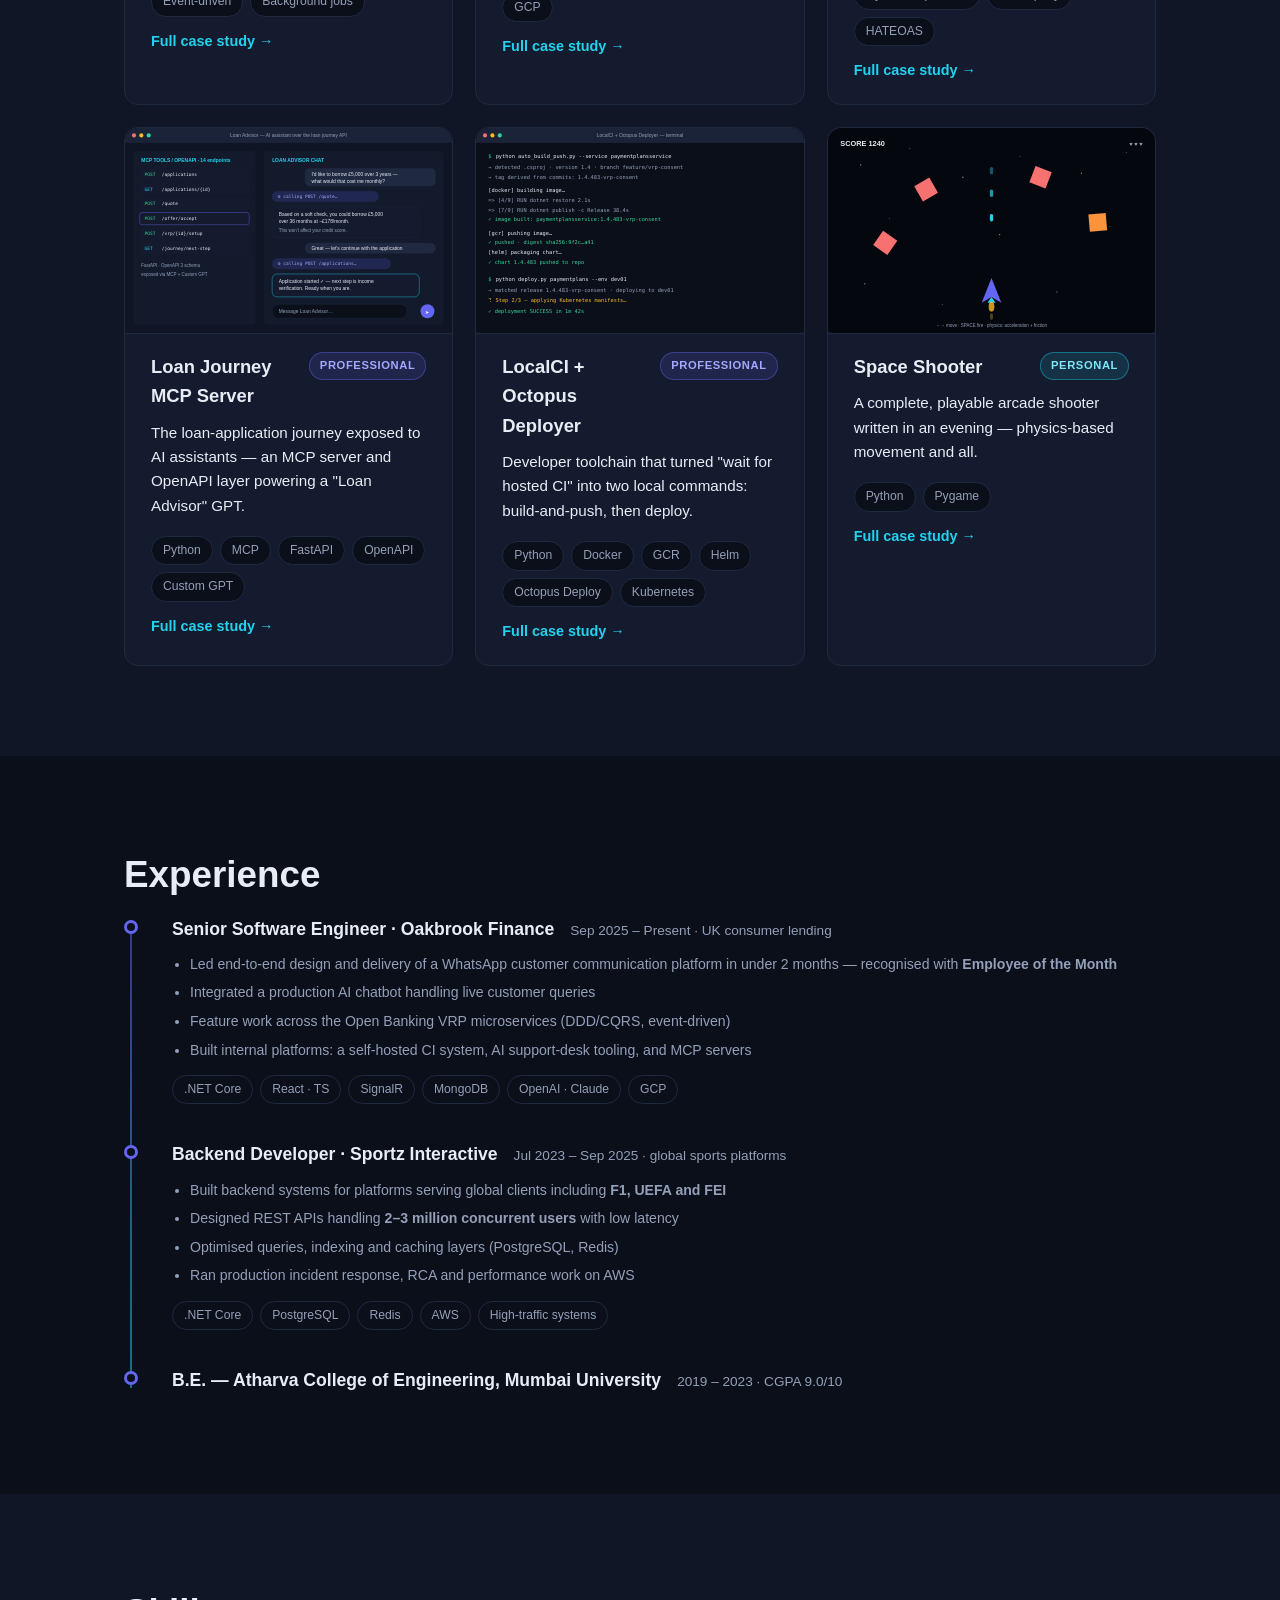
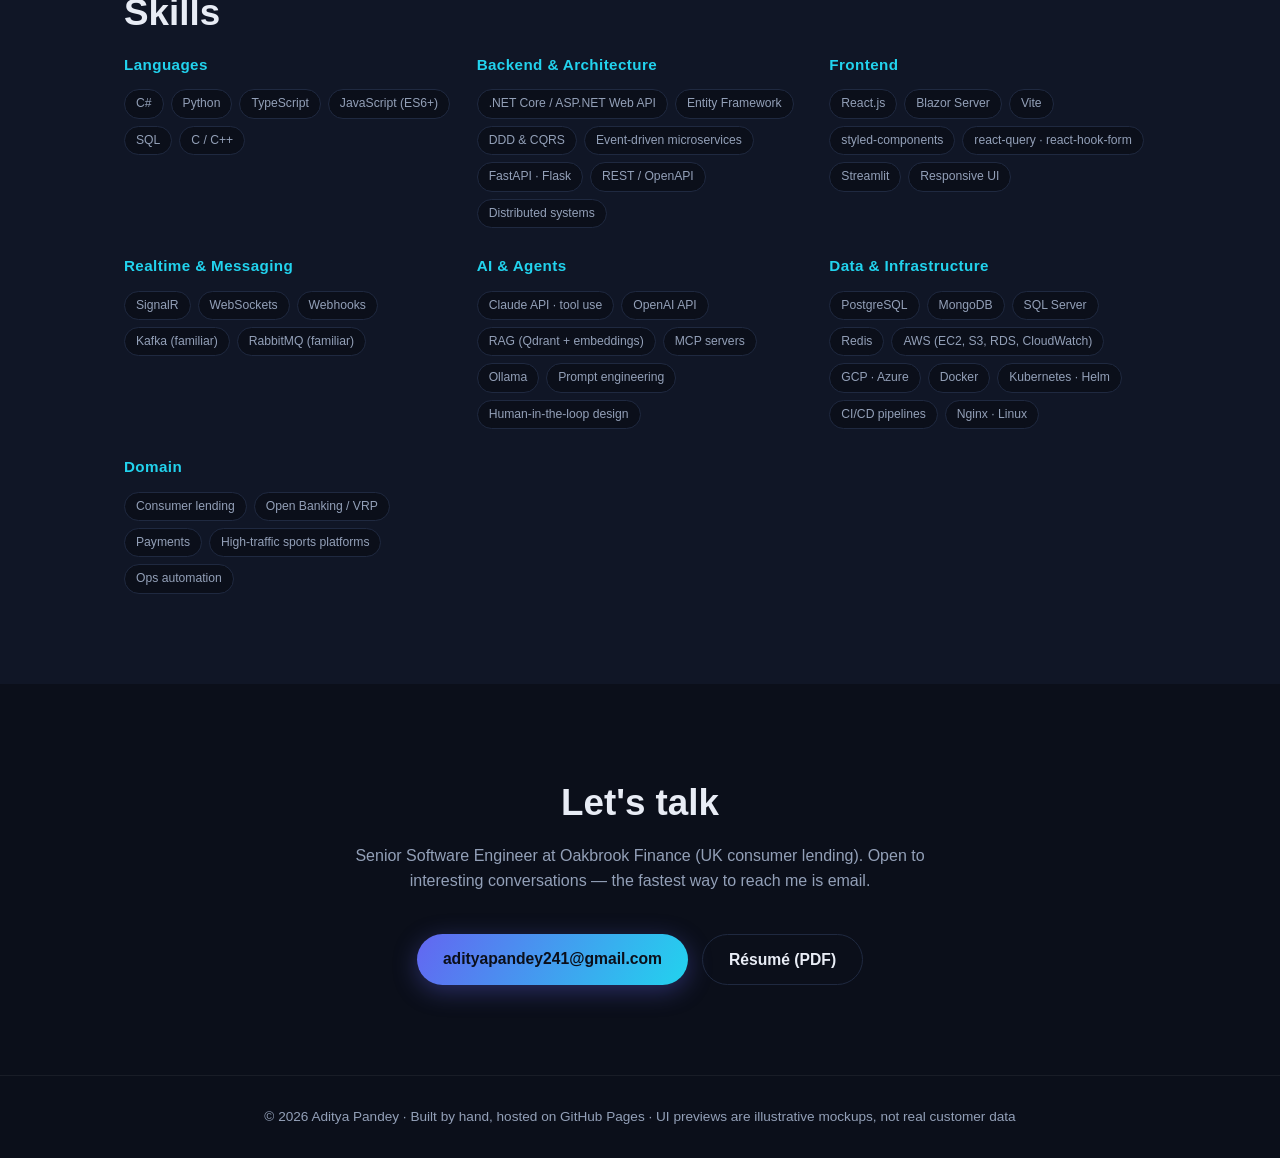
==== commit 6d865d46: "Remove GitHub links from site and resume (projects are proprietary, not on GitHub) Co-Authored-By: C" ====
--- a/index.html
+++ b/index.html
@@ -385,7 +385,6 @@
         </p>
         <div class="hero-actions">
           <a class="btn btn-primary" href="mailto:adityapandey241@gmail.com">adityapandey241@gmail.com</a>
-          <a class="btn btn-ghost" href="https://github.com/Adiiityaaaaaaaaa" target="_blank" rel="noopener">GitHub</a>
           <a class="btn btn-ghost" href="Resume.pdf" target="_blank" rel="noopener">Résumé (PDF)</a>
         </div>
       </div>
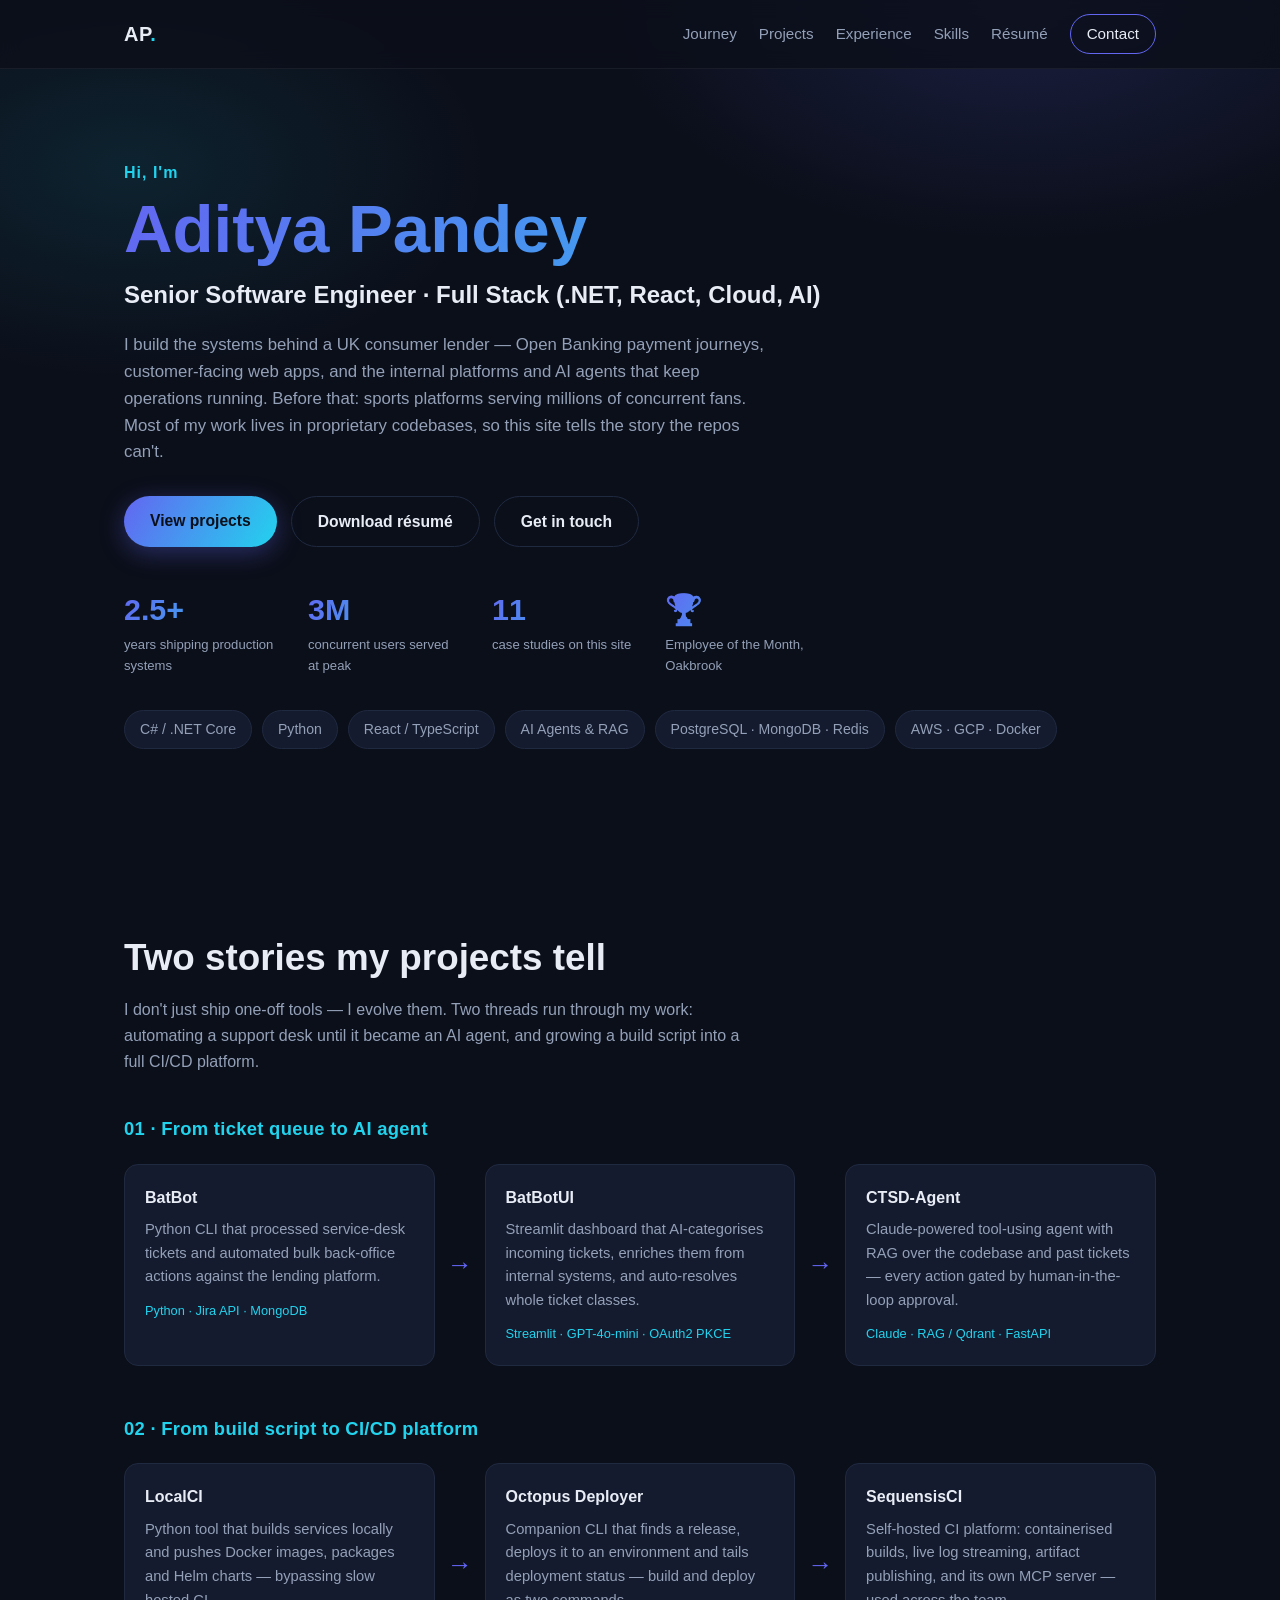
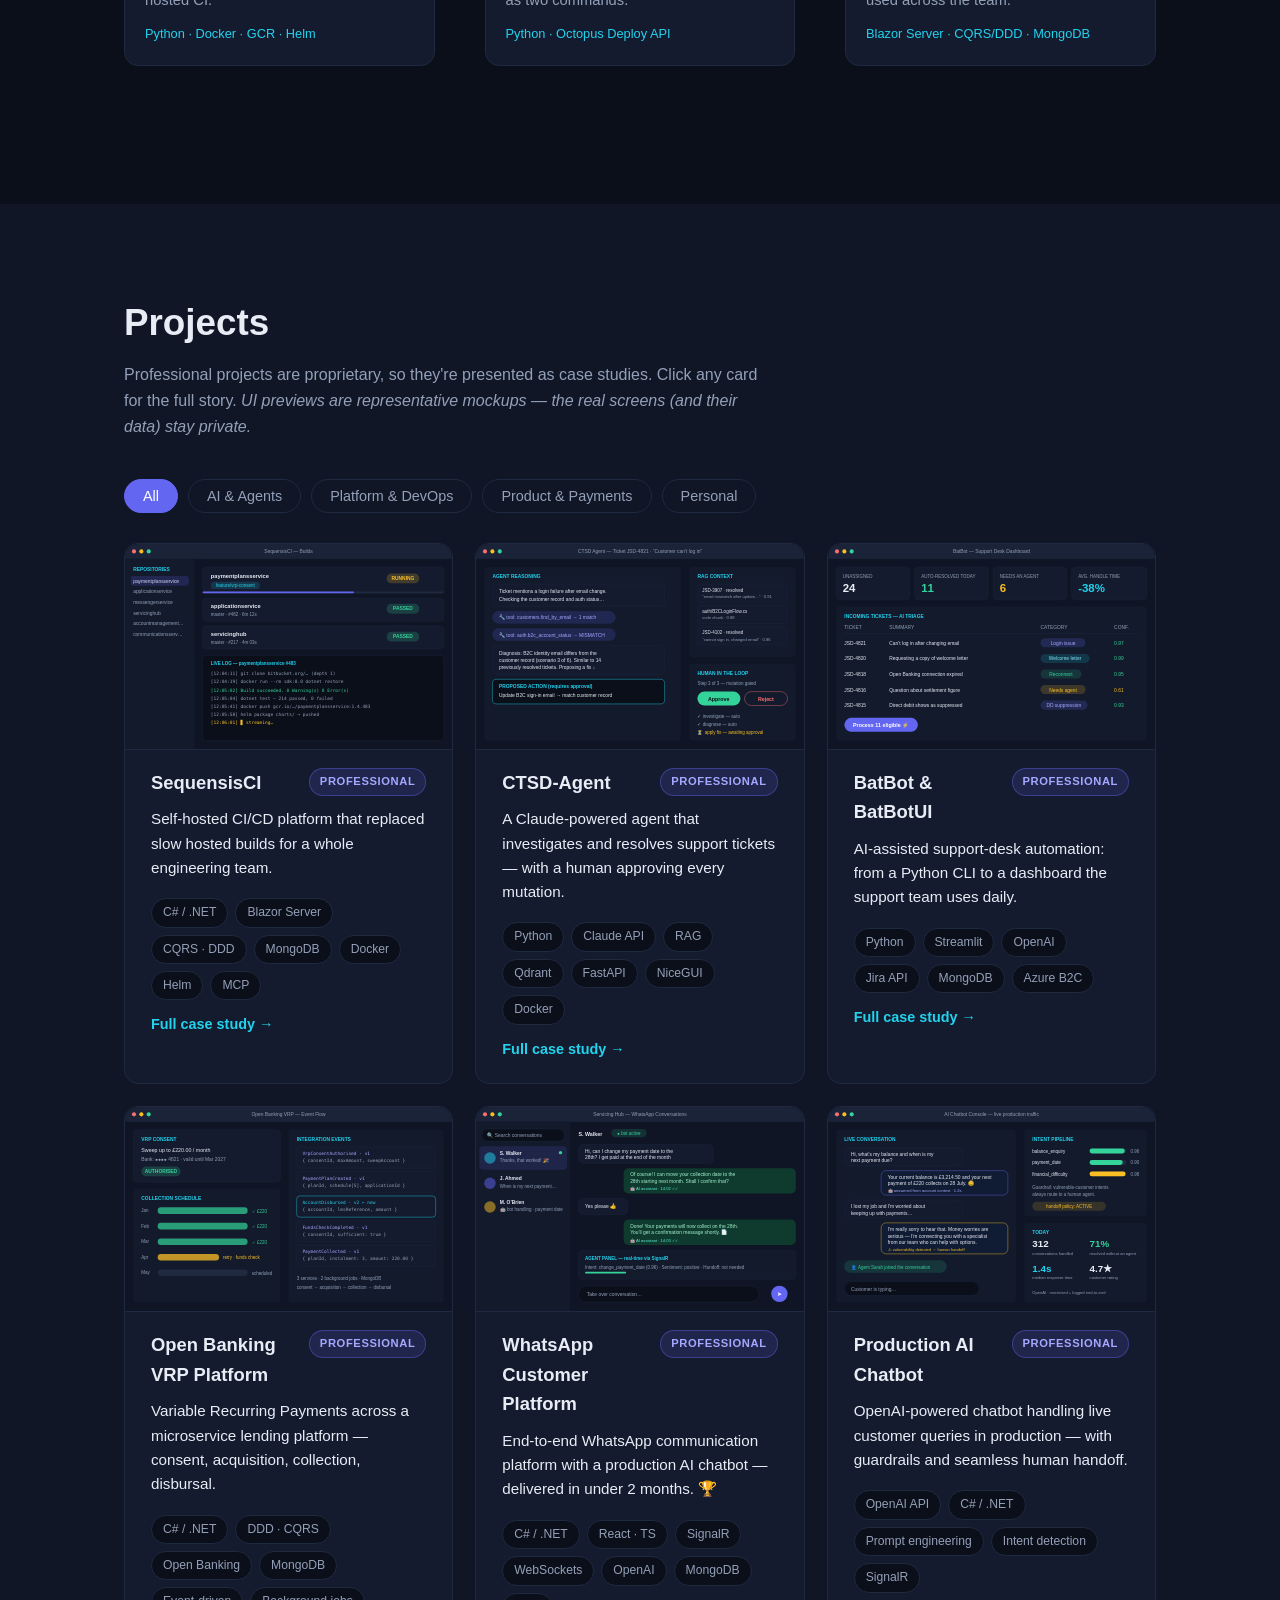
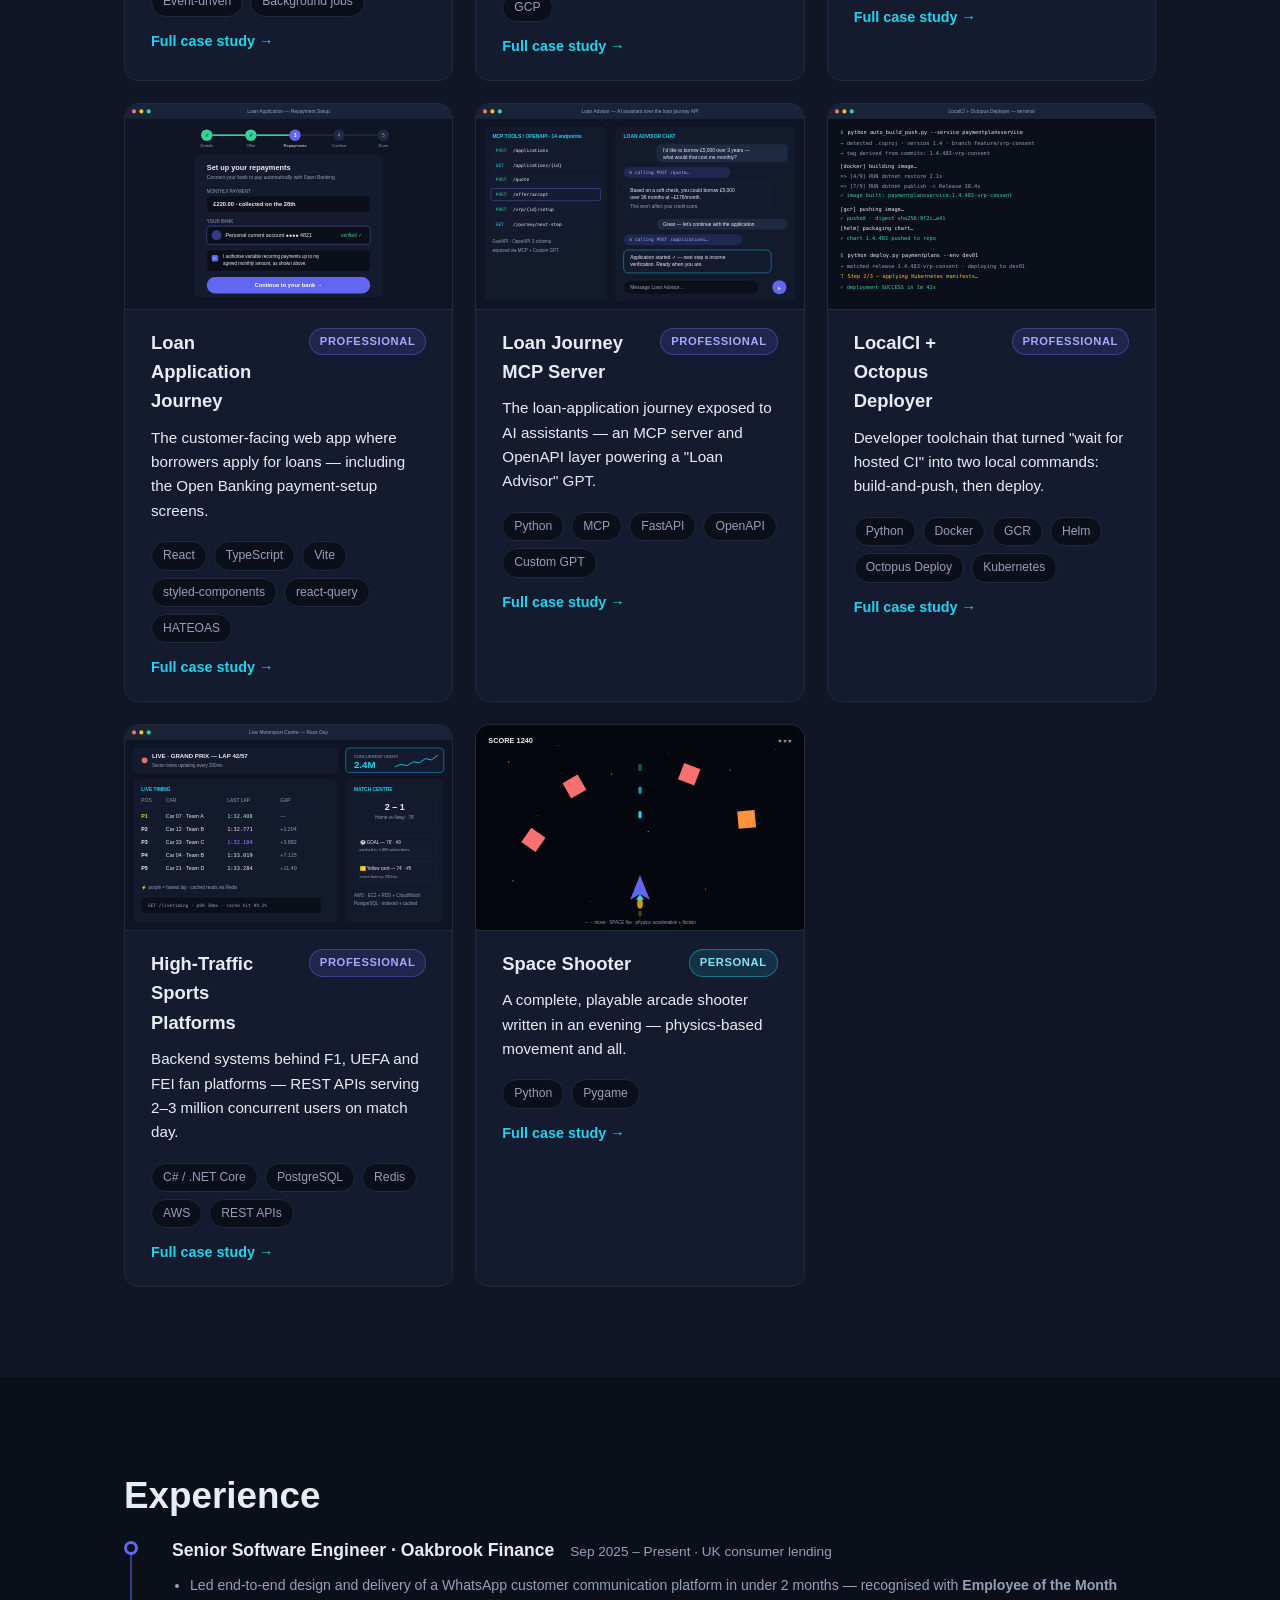
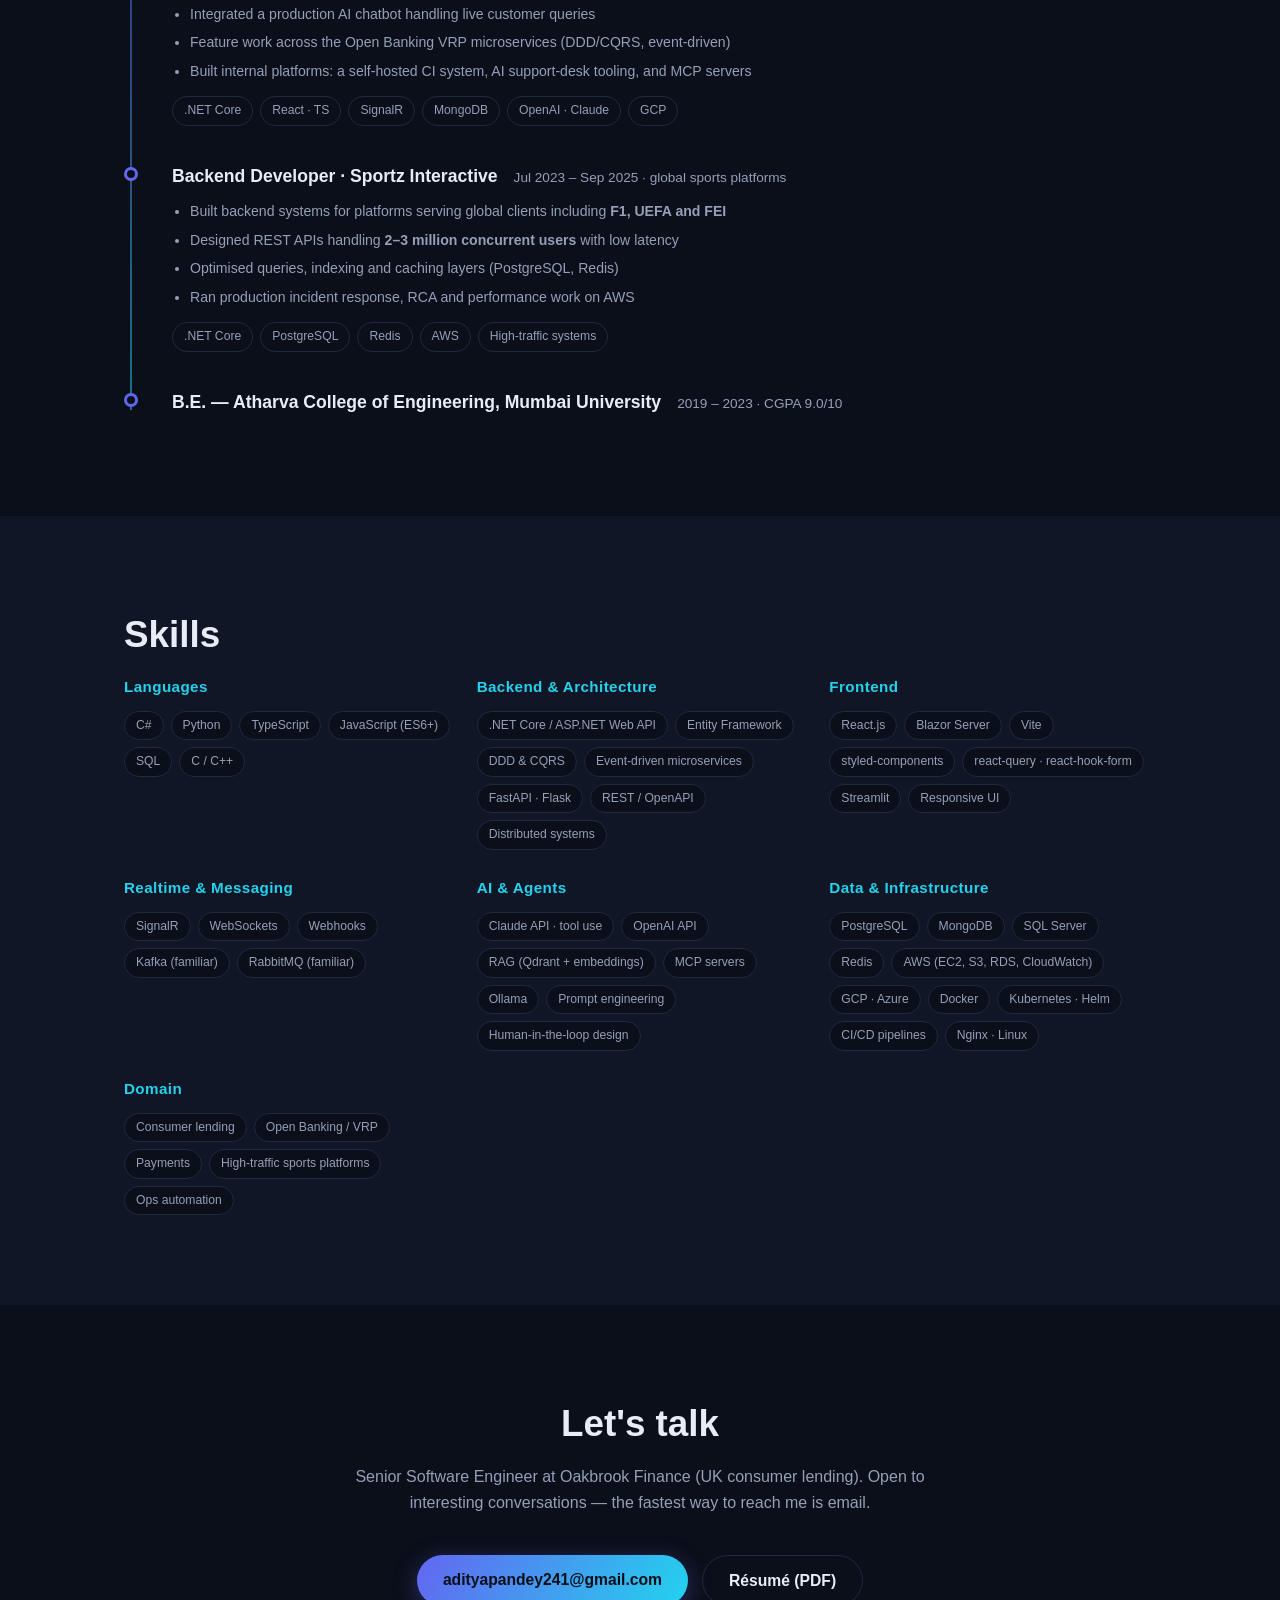
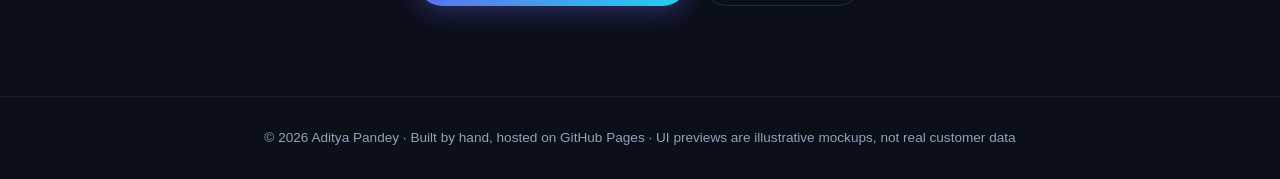
==== commit 99248c2c: "Add sports platforms and production AI chatbot case studies from resume Co-Authored-By: Claude Fable" ====
--- a/index.html
+++ b/index.html
@@ -50,7 +50,7 @@
       <div class="hero-stats reveal">
         <div class="stat"><span class="stat-num" data-count="2.5" data-suffix="+">0</span><span class="stat-label">years shipping production systems</span></div>
         <div class="stat"><span class="stat-num" data-count="3" data-suffix="M">0</span><span class="stat-label">concurrent users served at peak</span></div>
-        <div class="stat"><span class="stat-num" data-count="9" data-suffix="">0</span><span class="stat-label">case studies on this site</span></div>
+        <div class="stat"><span class="stat-num" data-count="11" data-suffix="">0</span><span class="stat-label">case studies on this site</span></div>
         <div class="stat"><span class="stat-num">🏆</span><span class="stat-label">Employee of the Month, Oakbrook</span></div>
       </div>
       <ul class="hero-chips reveal" aria-label="Core technologies">
@@ -224,6 +224,21 @@
             <button class="card-more" data-open="whatsapp">Full case study →</button>
           </article>
 
+          <article class="card reveal" data-tags="ai product" data-project="chatbot">
+            <button class="card-shot" data-open="chatbot" aria-label="Open AI chatbot case study">
+              <img src="assets/chatbot.svg" alt="AI chatbot console with intent pipeline and handoff — representative mockup" loading="lazy" />
+            </button>
+            <div class="card-top">
+              <h3>Production AI Chatbot</h3>
+              <span class="badge badge-work">Professional</span>
+            </div>
+            <p class="card-lead">OpenAI-powered chatbot handling live customer queries in production — with guardrails and seamless human handoff.</p>
+            <div class="chips">
+              <span>OpenAI API</span><span>C# / .NET</span><span>Prompt engineering</span><span>Intent detection</span><span>SignalR</span>
+            </div>
+            <button class="card-more" data-open="chatbot">Full case study →</button>
+          </article>
+
           <article class="card reveal" data-tags="product" data-project="journey">
             <button class="card-shot" data-open="journey" aria-label="Open loan journey case study">
               <img src="assets/journey.svg" alt="Loan application repayment setup screen — representative mockup" loading="lazy" />
@@ -267,6 +282,21 @@
               <span>Python</span><span>Docker</span><span>GCR</span><span>Helm</span><span>Octopus Deploy</span><span>Kubernetes</span>
             </div>
             <button class="card-more" data-open="localci">Full case study →</button>
+          </article>
+
+          <article class="card reveal" data-tags="platform product" data-project="sports">
+            <button class="card-shot" data-open="sports" aria-label="Open sports platforms case study">
+              <img src="assets/sports.svg" alt="Live sports timing dashboard at 2.4M concurrent users — representative mockup" loading="lazy" />
+            </button>
+            <div class="card-top">
+              <h3>High-Traffic Sports Platforms</h3>
+              <span class="badge badge-work">Professional</span>
+            </div>
+            <p class="card-lead">Backend systems behind F1, UEFA and FEI fan platforms — REST APIs serving 2–3 million concurrent users on match day.</p>
+            <div class="chips">
+              <span>C# / .NET Core</span><span>PostgreSQL</span><span>Redis</span><span>AWS</span><span>REST APIs</span>
+            </div>
+            <button class="card-more" data-open="sports">Full case study →</button>
           </article>
 
           <article class="card reveal" data-tags="personal" data-project="shooter">
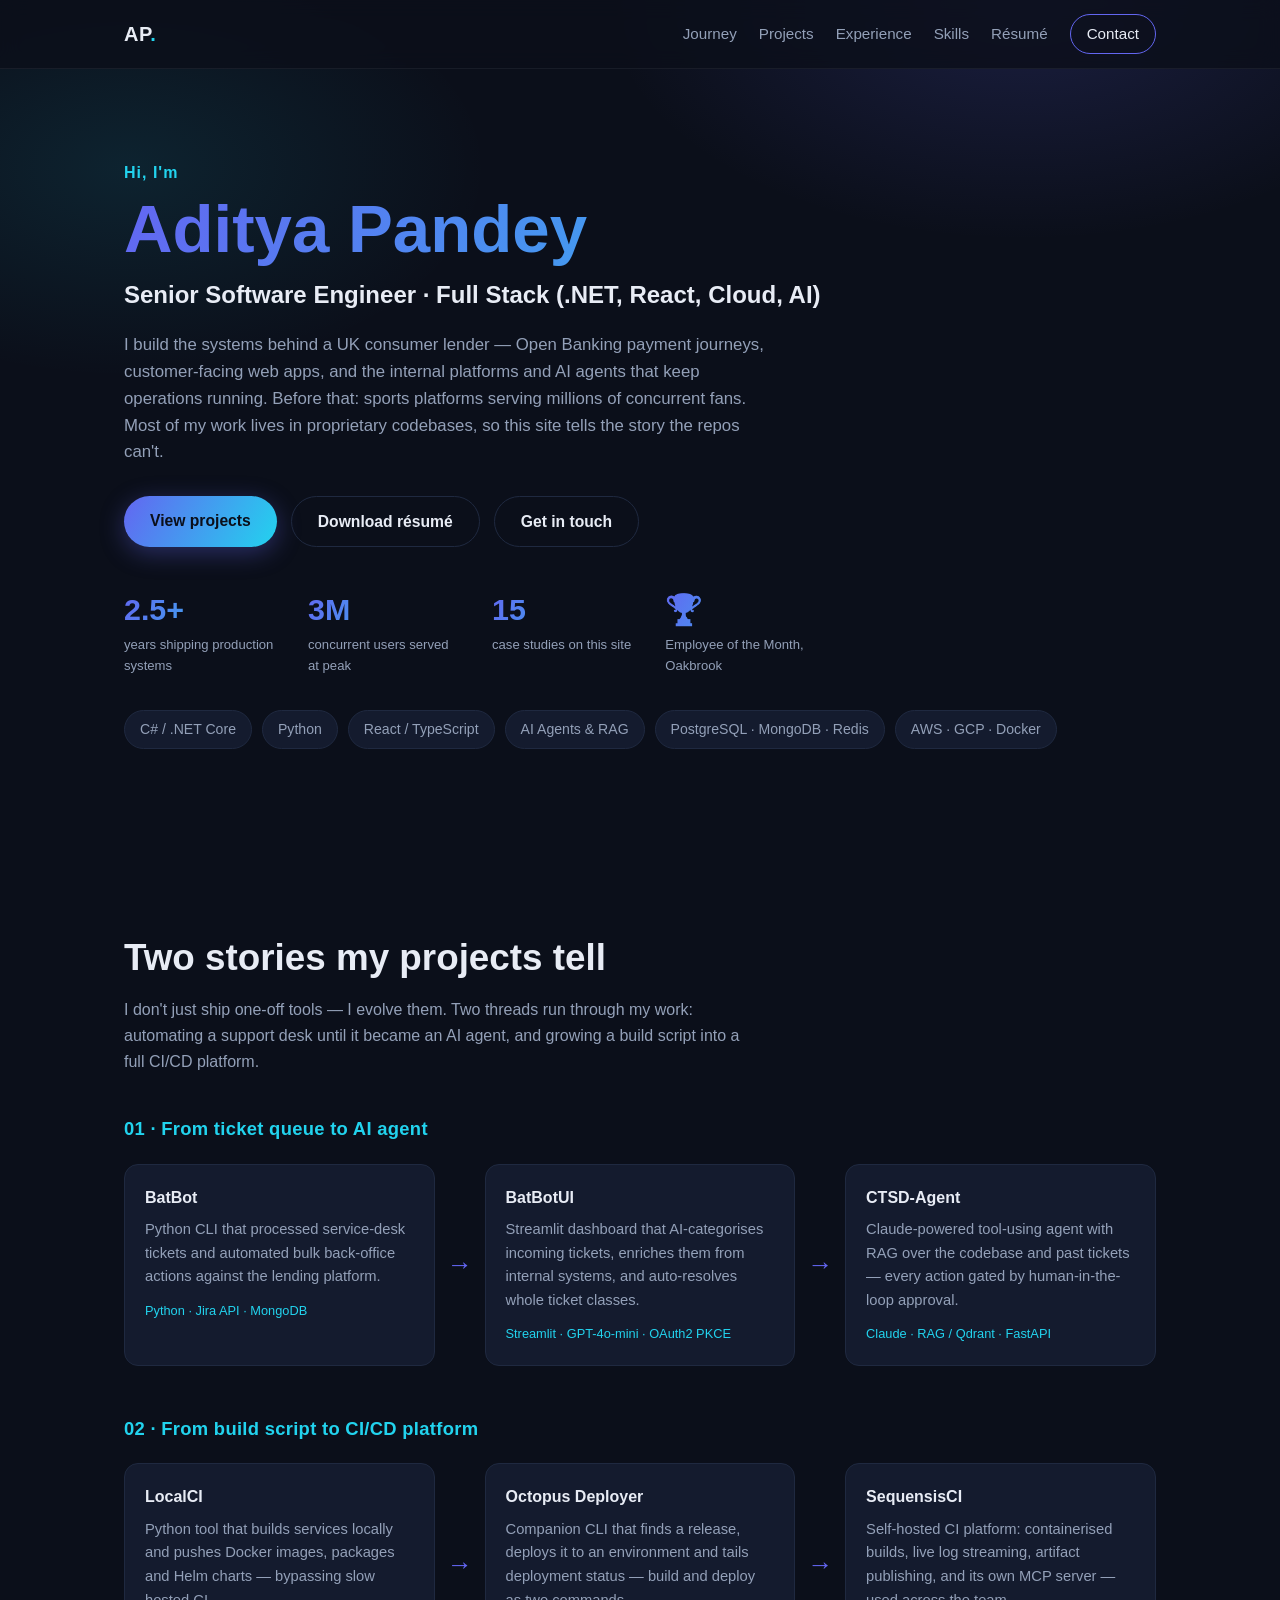
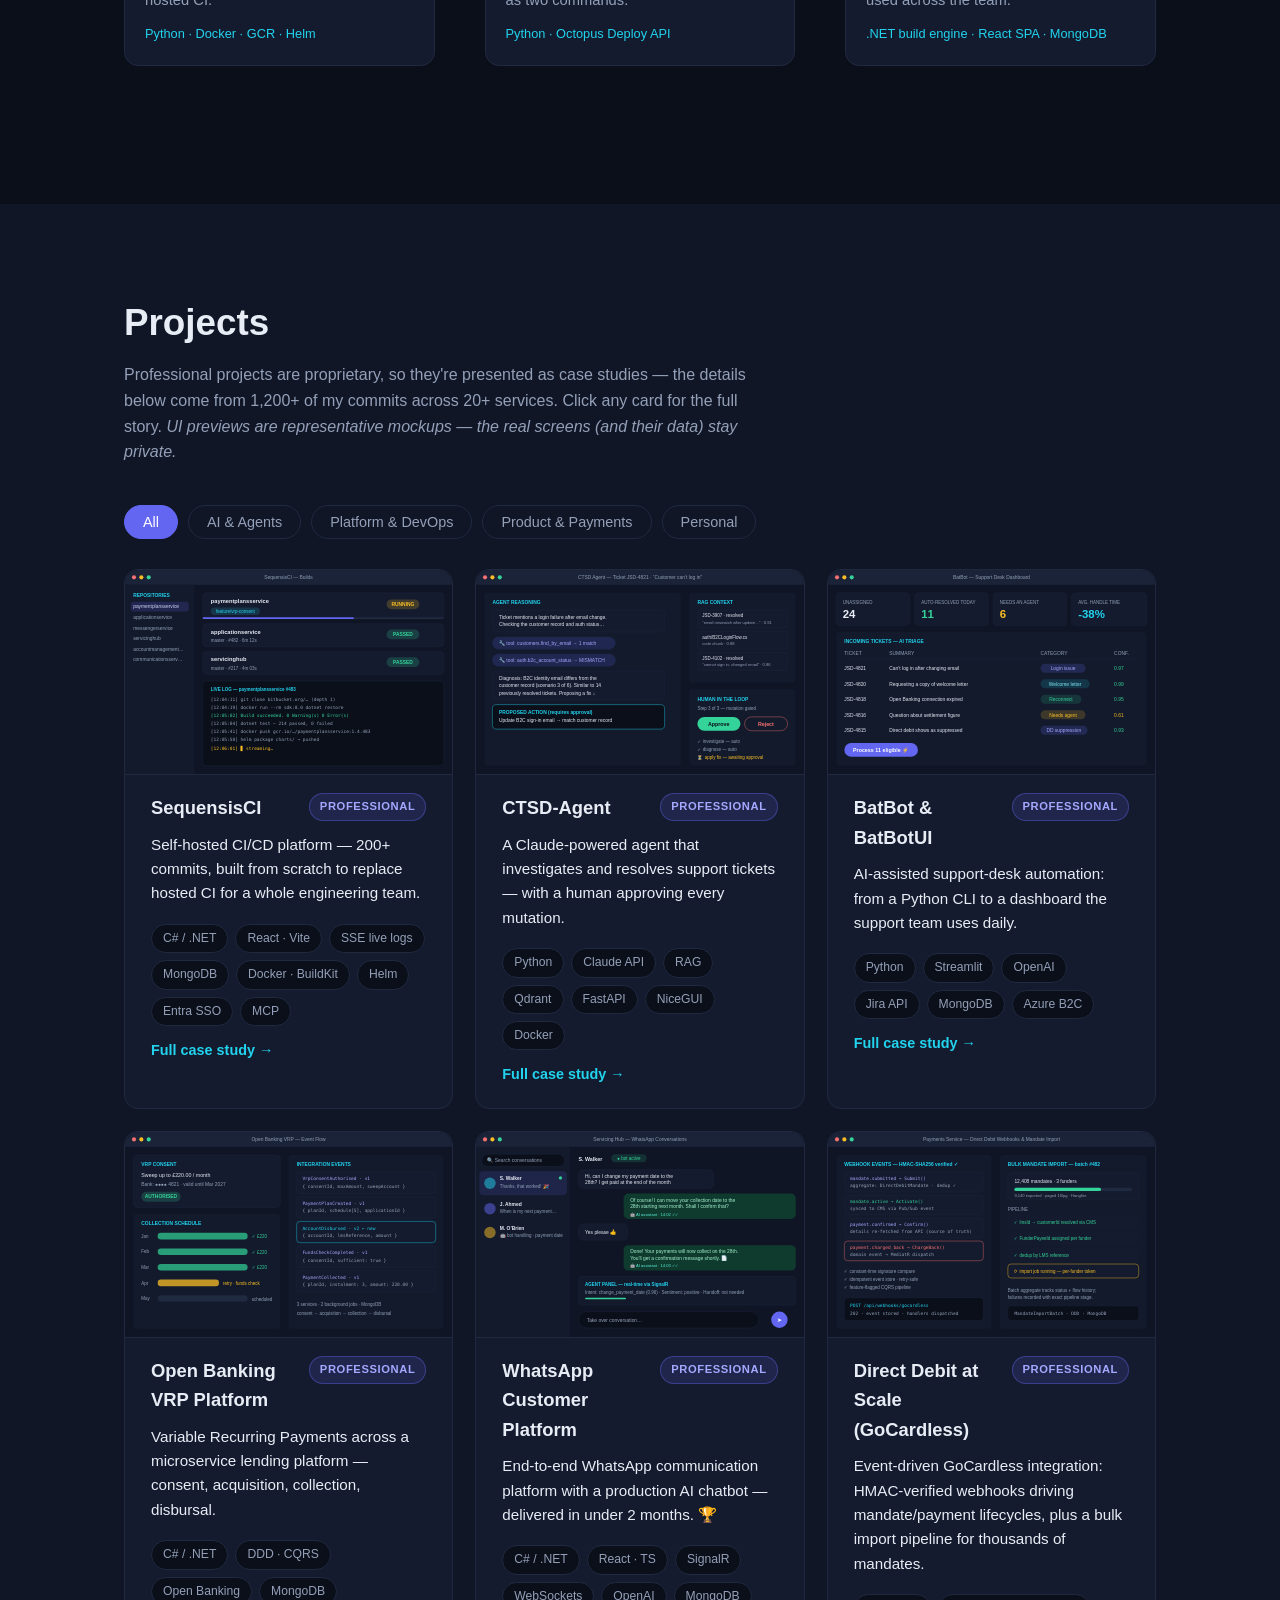
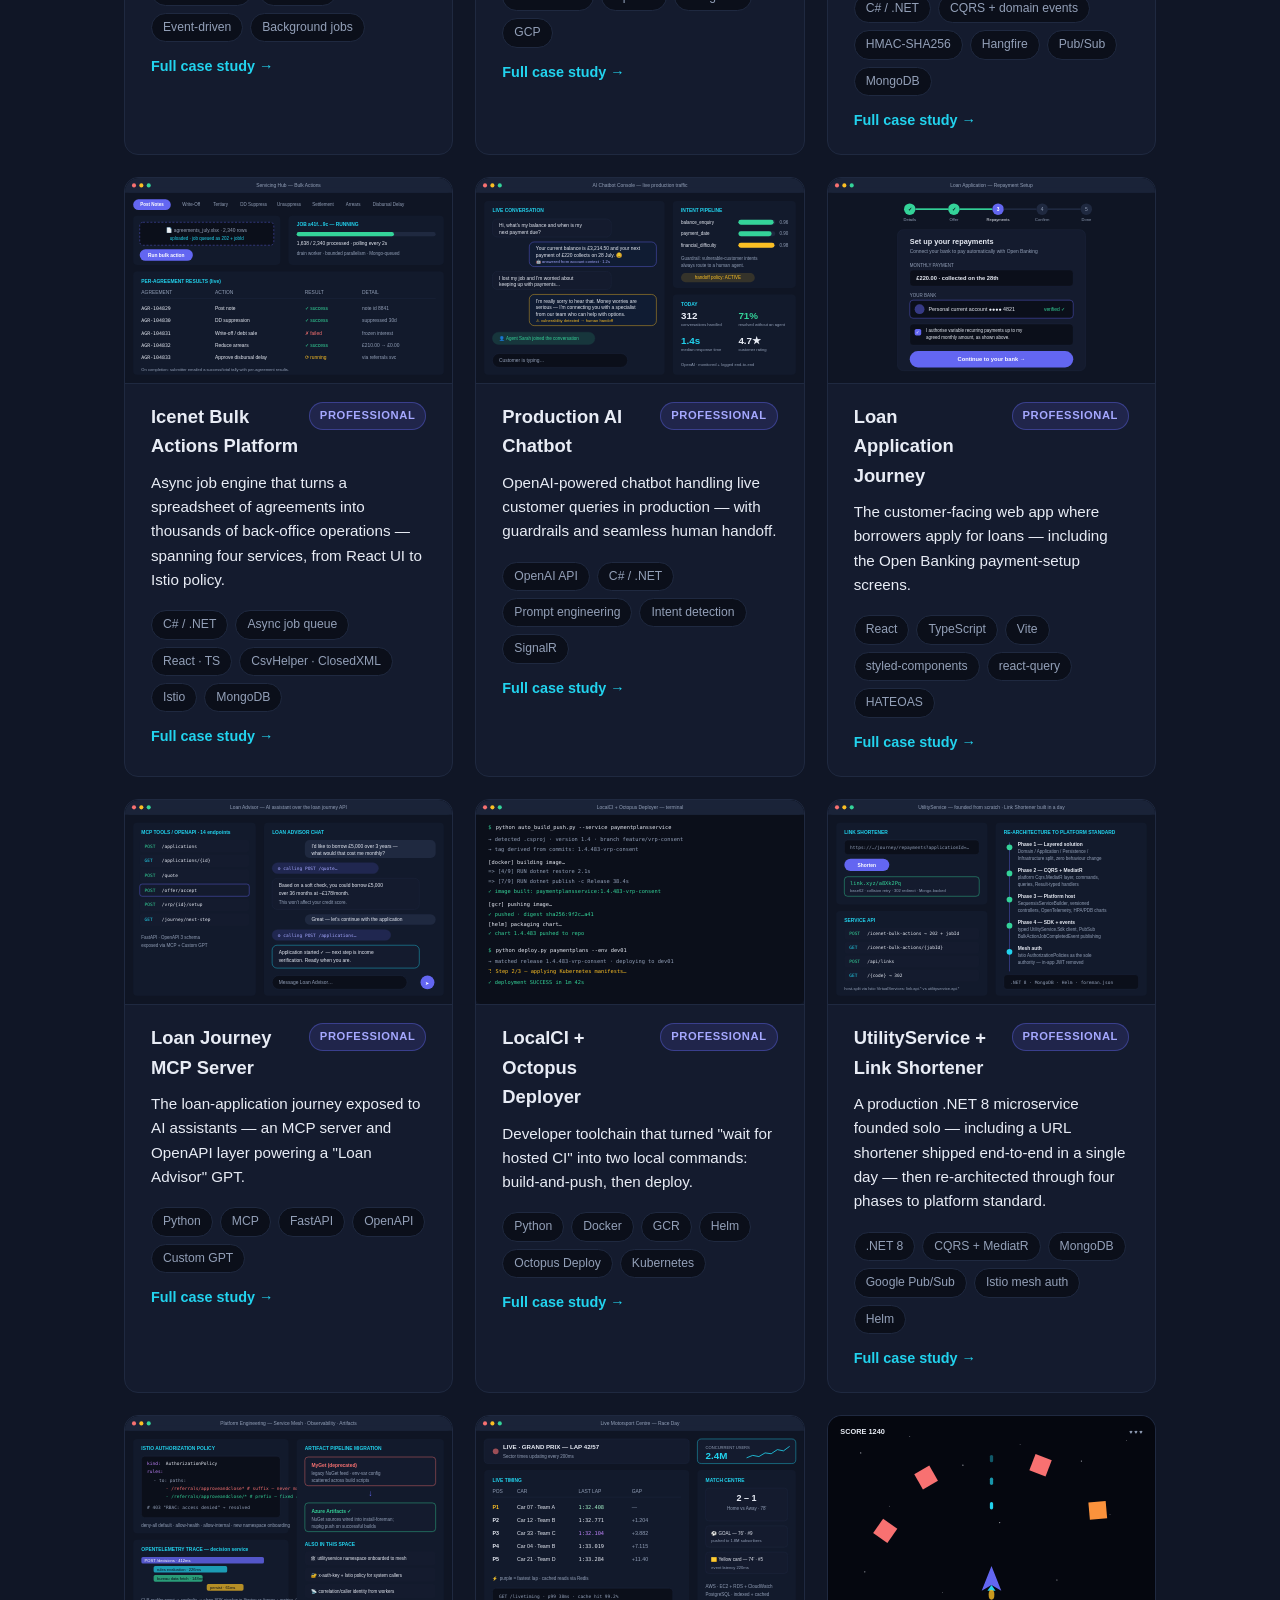
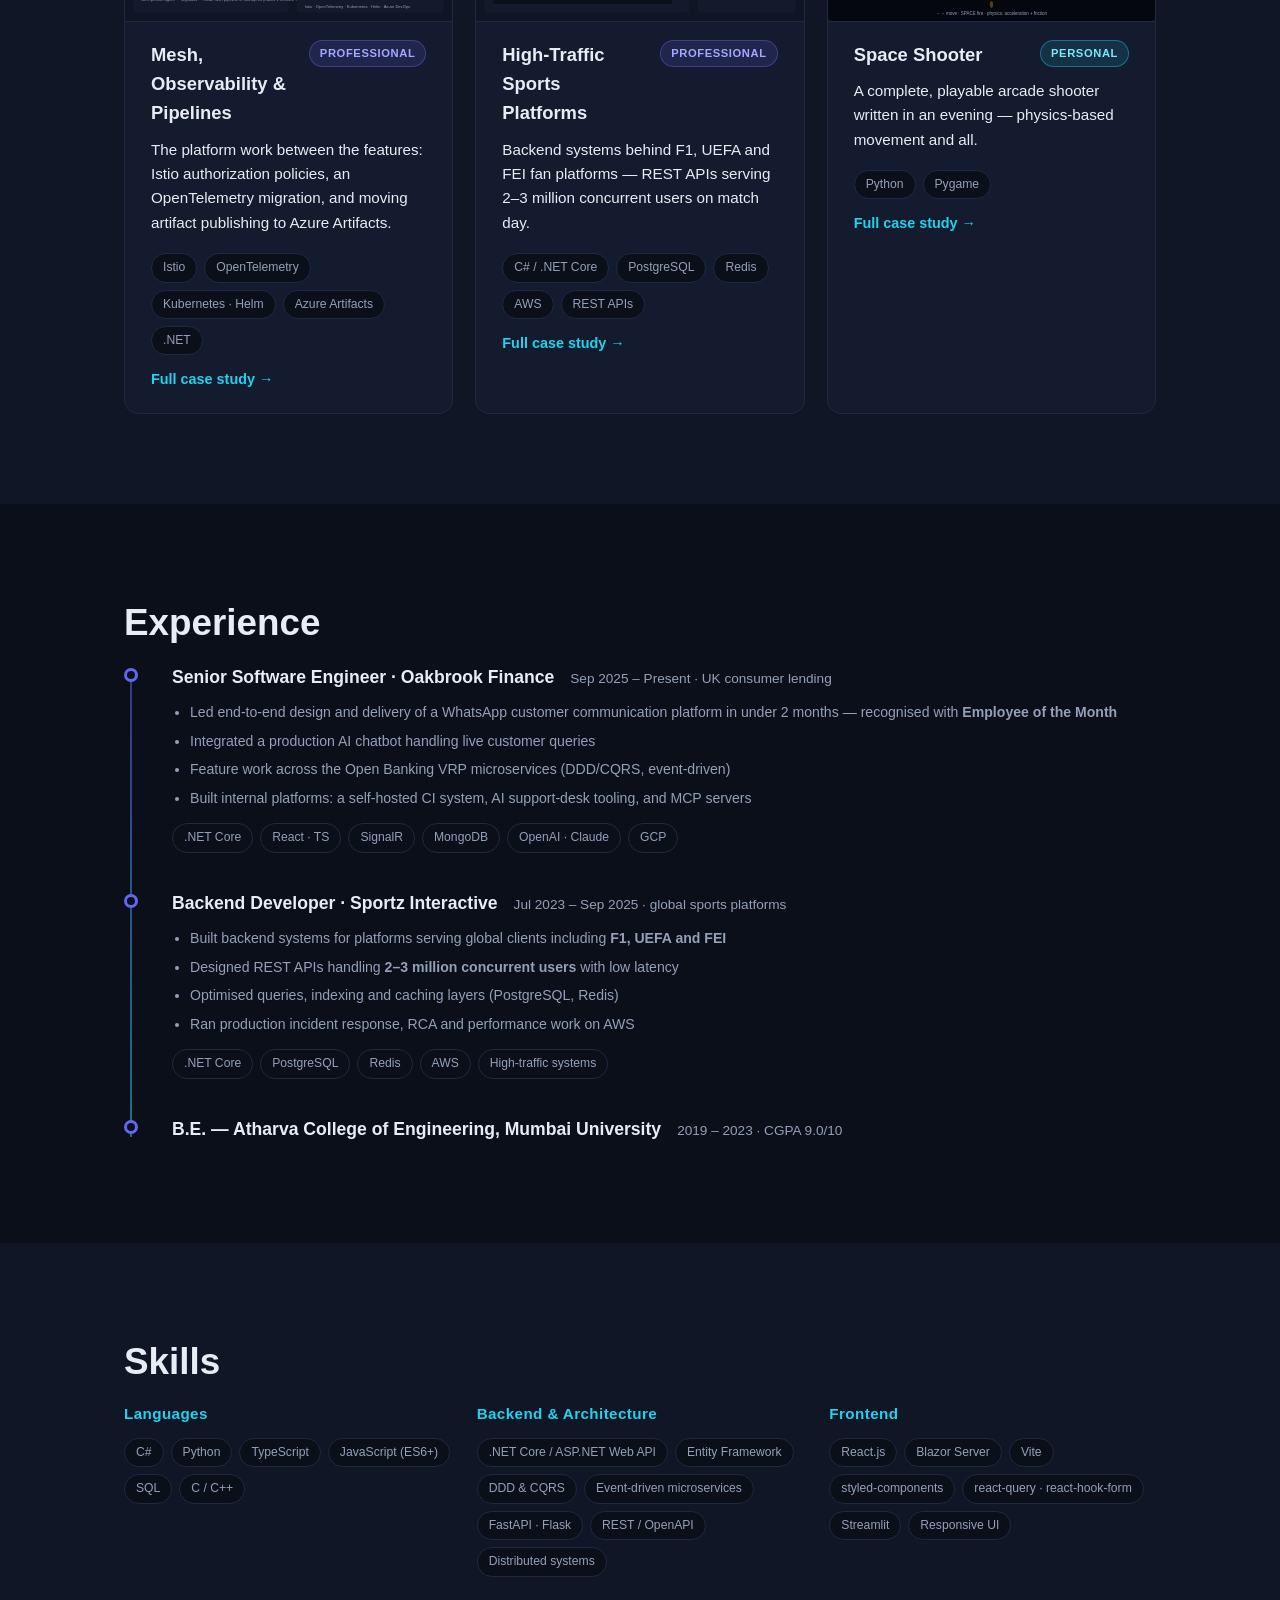
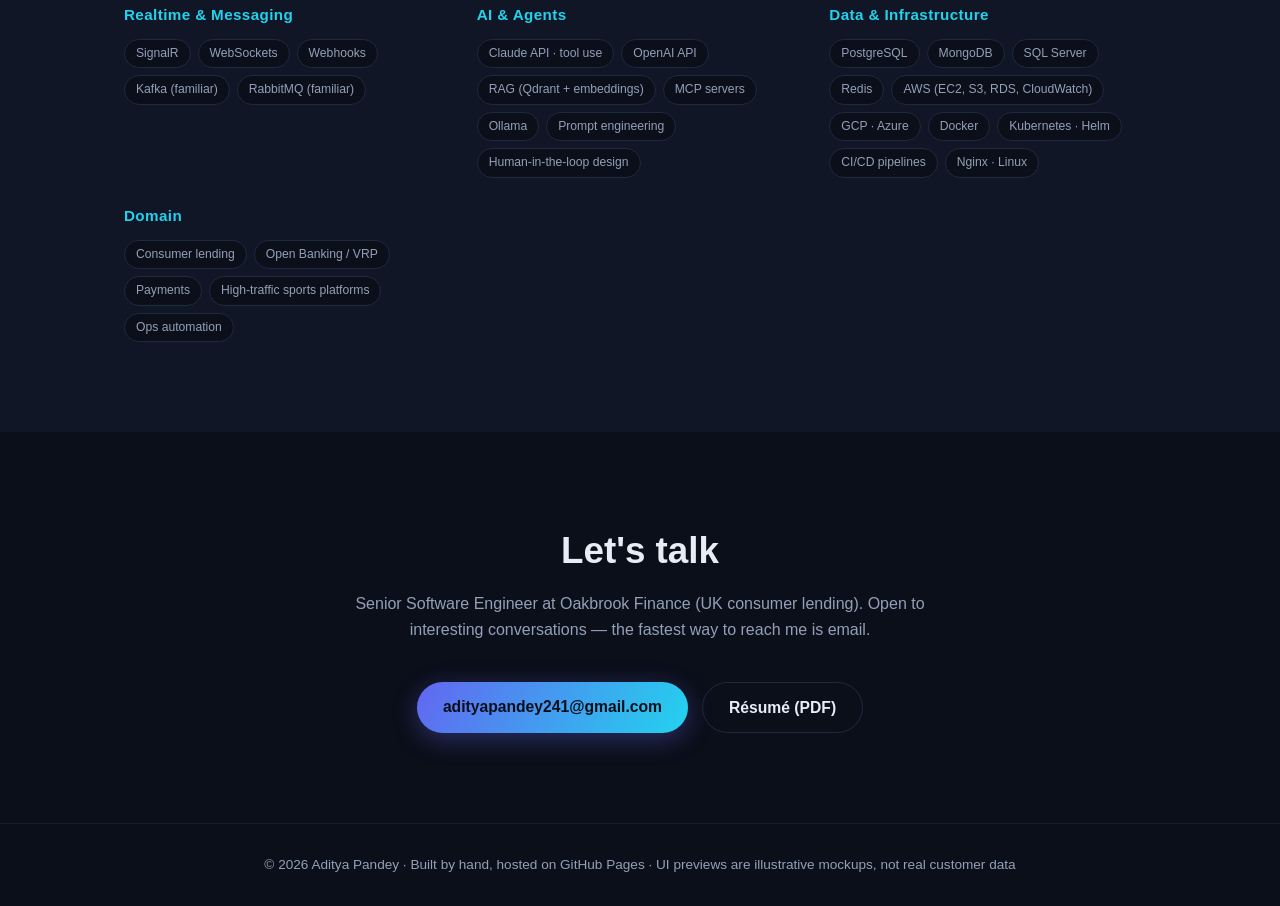
==== commit 47196fa8: "Deep case studies mined from ~1,260 commits across 20+ services - 4 new projects: GoCardless direct-" ====
--- a/index.html
+++ b/index.html
@@ -50,7 +50,7 @@
       <div class="hero-stats reveal">
         <div class="stat"><span class="stat-num" data-count="2.5" data-suffix="+">0</span><span class="stat-label">years shipping production systems</span></div>
         <div class="stat"><span class="stat-num" data-count="3" data-suffix="M">0</span><span class="stat-label">concurrent users served at peak</span></div>
-        <div class="stat"><span class="stat-num" data-count="11" data-suffix="">0</span><span class="stat-label">case studies on this site</span></div>
+        <div class="stat"><span class="stat-num" data-count="15" data-suffix="">0</span><span class="stat-label">case studies on this site</span></div>
         <div class="stat"><span class="stat-num">🏆</span><span class="stat-label">Employee of the Month, Oakbrook</span></div>
       </div>
       <ul class="hero-chips reveal" aria-label="Core technologies">
@@ -122,7 +122,7 @@
               <span class="arc-step-label">SequensisCI</span>
               <p>Self-hosted CI platform: containerised builds, live log streaming,
                  artifact publishing, and its own MCP server — used across the team.</p>
-              <span class="arc-tech">Blazor Server · CQRS/DDD · MongoDB</span>
+              <span class="arc-tech">.NET build engine · React SPA · MongoDB</span>
             </div>
           </div>
         </div>
@@ -134,7 +134,8 @@
       <div class="container">
         <h2 class="section-title reveal">Projects</h2>
         <p class="section-sub reveal">
-          Professional projects are proprietary, so they're presented as case studies.
+          Professional projects are proprietary, so they're presented as case studies —
+          the details below come from 1,200+ of my commits across 20+ services.
           Click any card for the full story. <em>UI previews are representative
           mockups — the real screens (and their data) stay private.</em>
         </p>
@@ -157,9 +158,9 @@
               <h3>SequensisCI</h3>
               <span class="badge badge-work">Professional</span>
             </div>
-            <p class="card-lead">Self-hosted CI/CD platform that replaced slow hosted builds for a whole engineering team.</p>
-            <div class="chips">
-              <span>C# / .NET</span><span>Blazor Server</span><span>CQRS · DDD</span><span>MongoDB</span><span>Docker</span><span>Helm</span><span>MCP</span>
+            <p class="card-lead">Self-hosted CI/CD platform — 200+ commits, built from scratch to replace hosted CI for a whole engineering team.</p>
+            <div class="chips">
+              <span>C# / .NET</span><span>React · Vite</span><span>SSE live logs</span><span>MongoDB</span><span>Docker · BuildKit</span><span>Helm</span><span>Entra SSO</span><span>MCP</span>
             </div>
             <button class="card-more" data-open="sequensisci">Full case study →</button>
           </article>
@@ -224,6 +225,36 @@
             <button class="card-more" data-open="whatsapp">Full case study →</button>
           </article>
 
+          <article class="card reveal" data-tags="product" data-project="gocardless">
+            <button class="card-shot" data-open="gocardless" aria-label="Open GoCardless integration case study">
+              <img src="assets/gocardless.svg" alt="Direct-debit webhook processing and bulk mandate import — representative mockup" loading="lazy" />
+            </button>
+            <div class="card-top">
+              <h3>Direct Debit at Scale (GoCardless)</h3>
+              <span class="badge badge-work">Professional</span>
+            </div>
+            <p class="card-lead">Event-driven GoCardless integration: HMAC-verified webhooks driving mandate/payment lifecycles, plus a bulk import pipeline for thousands of mandates.</p>
+            <div class="chips">
+              <span>C# / .NET</span><span>CQRS + domain events</span><span>HMAC-SHA256</span><span>Hangfire</span><span>Pub/Sub</span><span>MongoDB</span>
+            </div>
+            <button class="card-more" data-open="gocardless">Full case study →</button>
+          </article>
+
+          <article class="card reveal" data-tags="platform product" data-project="bulkactions">
+            <button class="card-shot" data-open="bulkactions" aria-label="Open Icenet bulk actions case study">
+              <img src="assets/bulkactions.svg" alt="Bulk actions job screen with live per-agreement results — representative mockup" loading="lazy" />
+            </button>
+            <div class="card-top">
+              <h3>Icenet Bulk Actions Platform</h3>
+              <span class="badge badge-work">Professional</span>
+            </div>
+            <p class="card-lead">Async job engine that turns a spreadsheet of agreements into thousands of back-office operations — spanning four services, from React UI to Istio policy.</p>
+            <div class="chips">
+              <span>C# / .NET</span><span>Async job queue</span><span>React · TS</span><span>CsvHelper · ClosedXML</span><span>Istio</span><span>MongoDB</span>
+            </div>
+            <button class="card-more" data-open="bulkactions">Full case study →</button>
+          </article>
+
           <article class="card reveal" data-tags="ai product" data-project="chatbot">
             <button class="card-shot" data-open="chatbot" aria-label="Open AI chatbot case study">
               <img src="assets/chatbot.svg" alt="AI chatbot console with intent pipeline and handoff — representative mockup" loading="lazy" />
@@ -282,6 +313,36 @@
               <span>Python</span><span>Docker</span><span>GCR</span><span>Helm</span><span>Octopus Deploy</span><span>Kubernetes</span>
             </div>
             <button class="card-more" data-open="localci">Full case study →</button>
+          </article>
+
+          <article class="card reveal" data-tags="platform" data-project="utility">
+            <button class="card-shot" data-open="utility" aria-label="Open UtilityService case study">
+              <img src="assets/utility.svg" alt="UtilityService link shortener and re-architecture phases — representative mockup" loading="lazy" />
+            </button>
+            <div class="card-top">
+              <h3>UtilityService + Link Shortener</h3>
+              <span class="badge badge-work">Professional</span>
+            </div>
+            <p class="card-lead">A production .NET 8 microservice founded solo — including a URL shortener shipped end-to-end in a single day — then re-architected through four phases to platform standard.</p>
+            <div class="chips">
+              <span>.NET 8</span><span>CQRS + MediatR</span><span>MongoDB</span><span>Google Pub/Sub</span><span>Istio mesh auth</span><span>Helm</span>
+            </div>
+            <button class="card-more" data-open="utility">Full case study →</button>
+          </article>
+
+          <article class="card reveal" data-tags="platform" data-project="platform">
+            <button class="card-shot" data-open="platform" aria-label="Open platform engineering case study">
+              <img src="assets/platform.svg" alt="Istio policy, OpenTelemetry trace and artifact migration — representative mockup" loading="lazy" />
+            </button>
+            <div class="card-top">
+              <h3>Mesh, Observability &amp; Pipelines</h3>
+              <span class="badge badge-work">Professional</span>
+            </div>
+            <p class="card-lead">The platform work between the features: Istio authorization policies, an OpenTelemetry migration, and moving artifact publishing to Azure Artifacts.</p>
+            <div class="chips">
+              <span>Istio</span><span>OpenTelemetry</span><span>Kubernetes · Helm</span><span>Azure Artifacts</span><span>.NET</span>
+            </div>
+            <button class="card-more" data-open="platform">Full case study →</button>
           </article>
 
           <article class="card reveal" data-tags="platform product" data-project="sports">
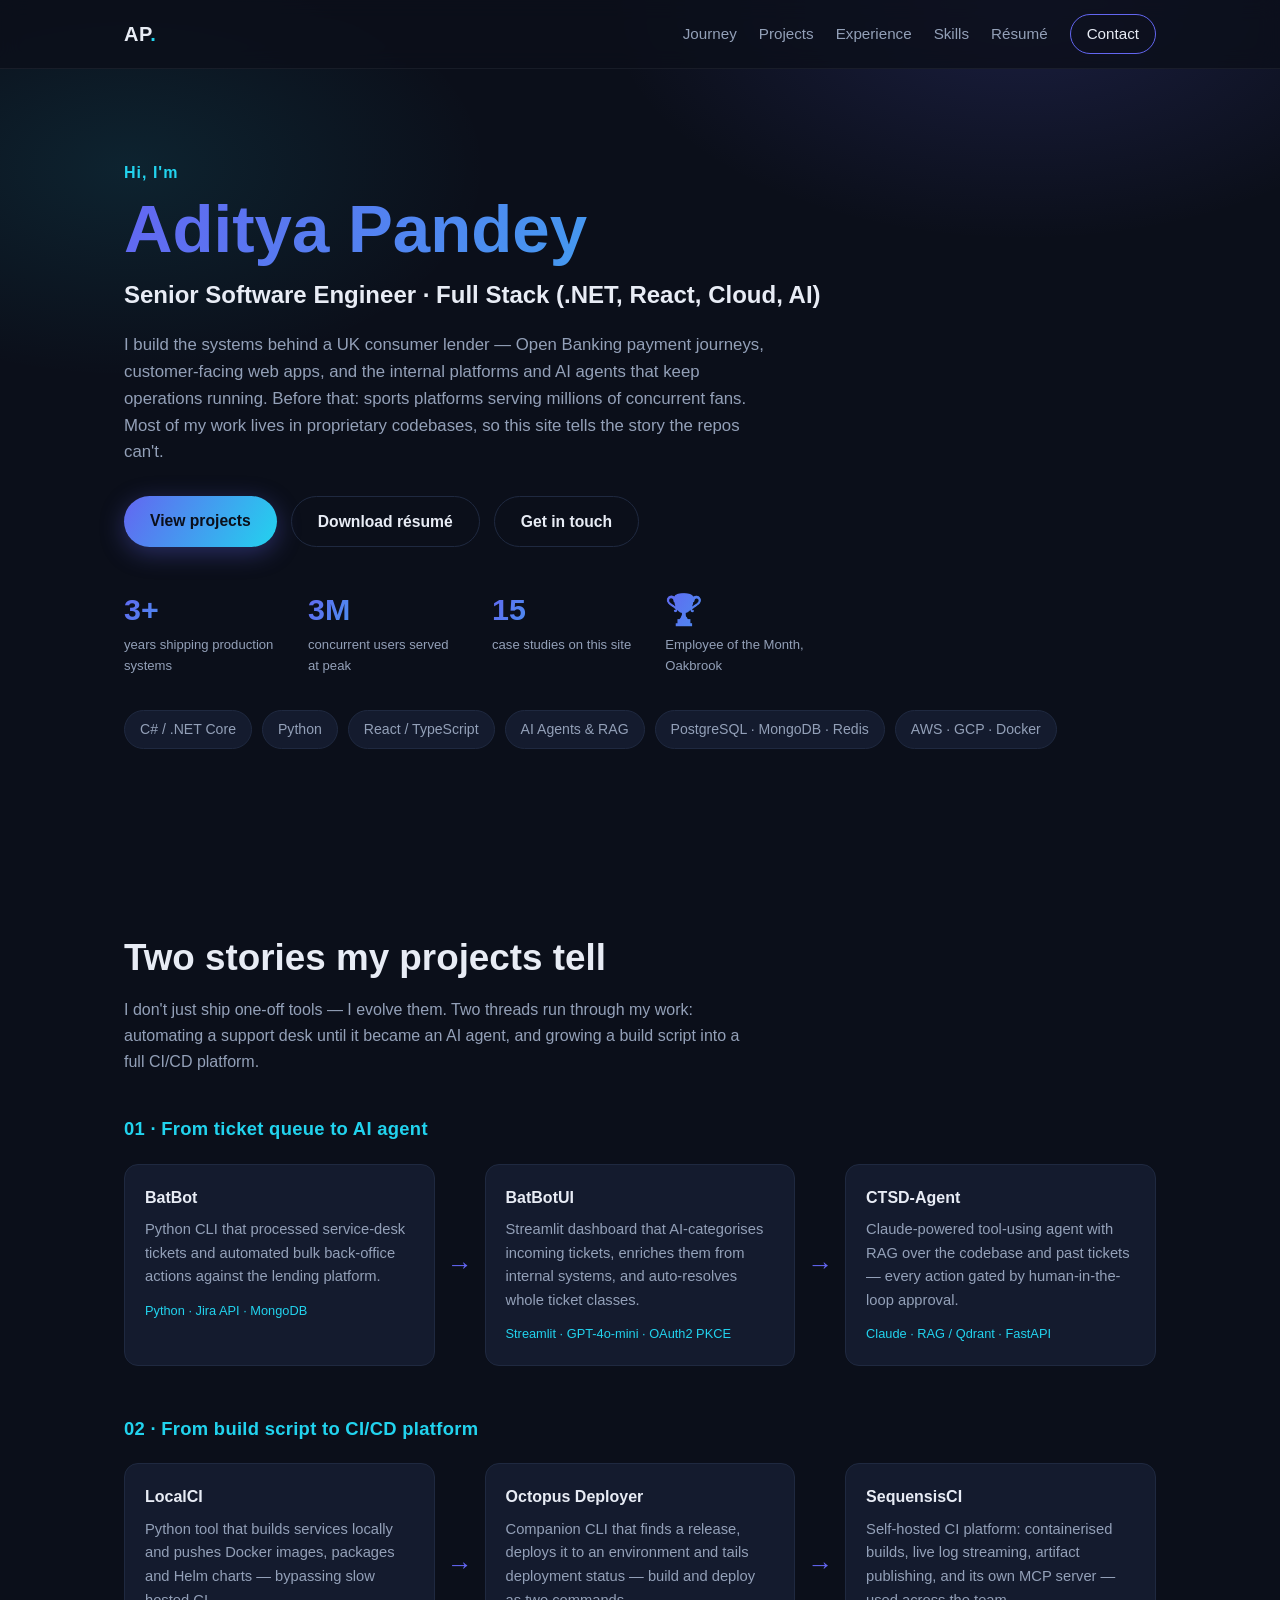
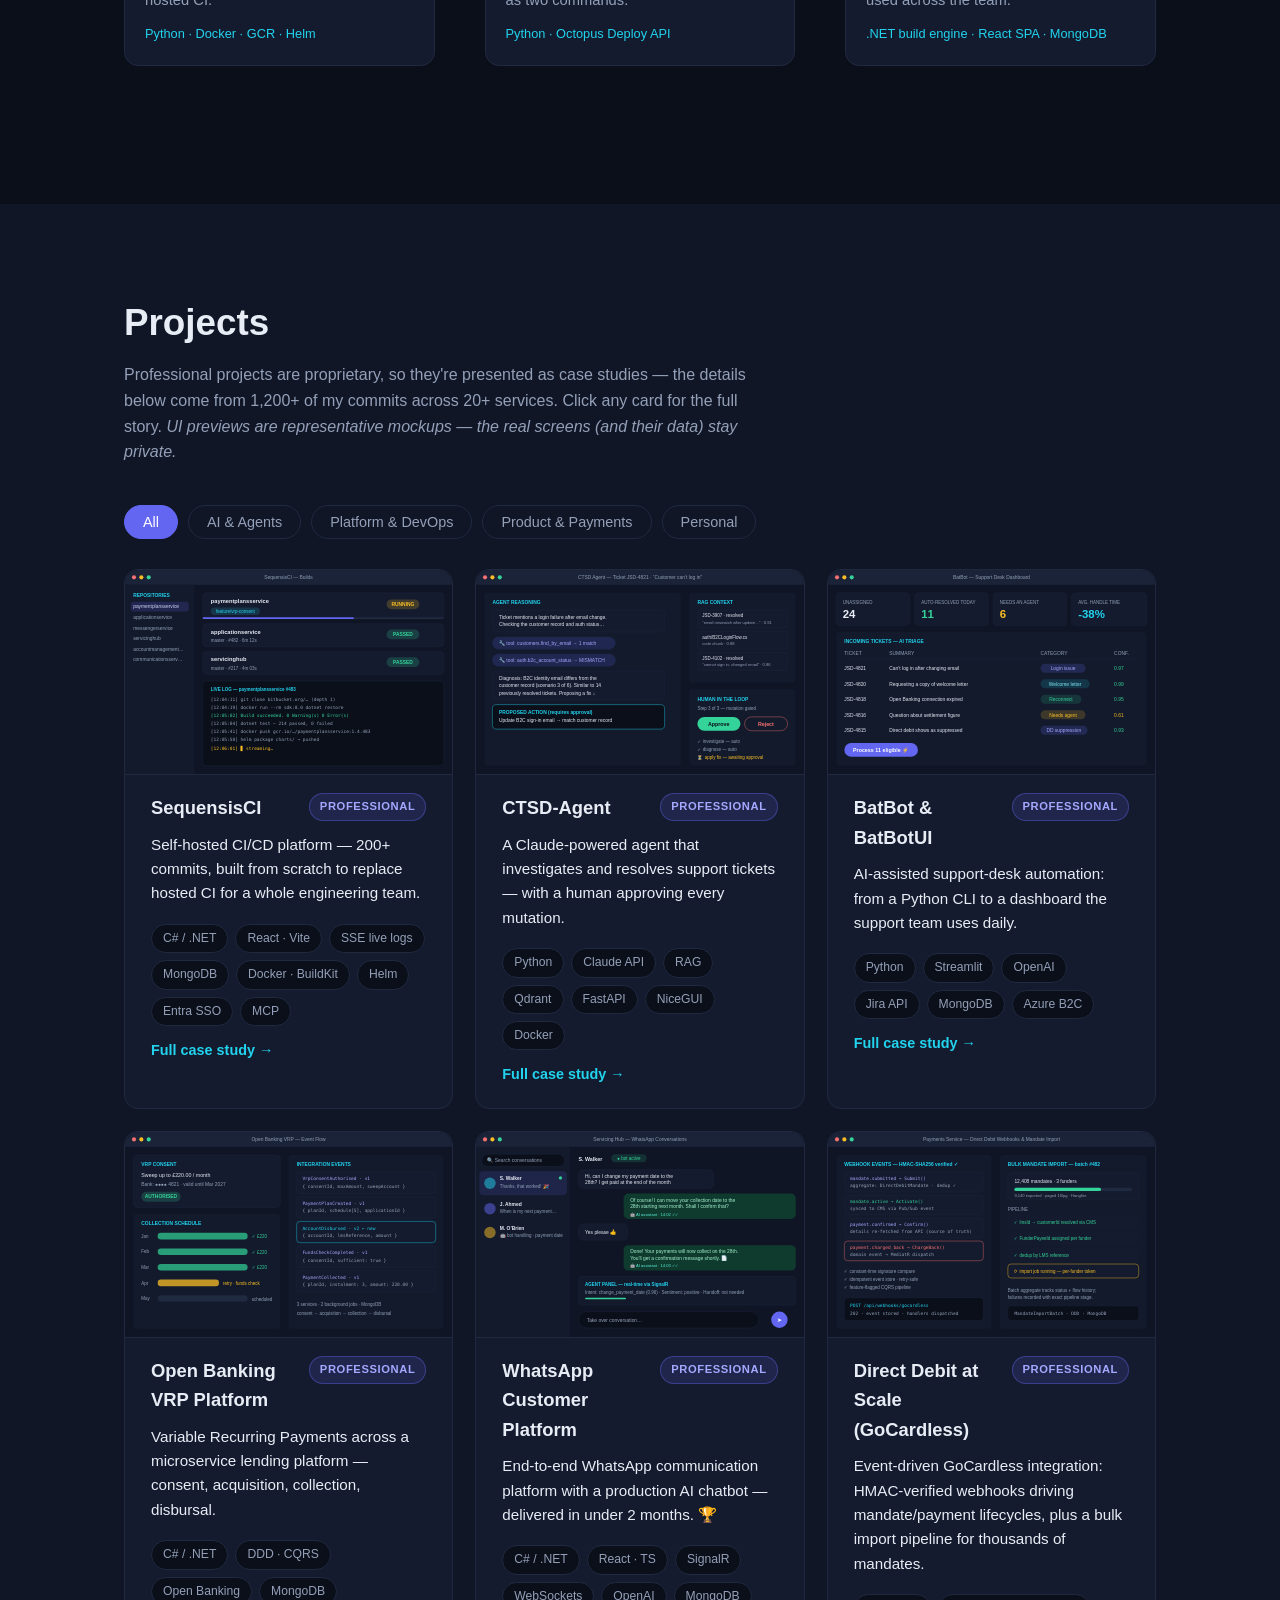
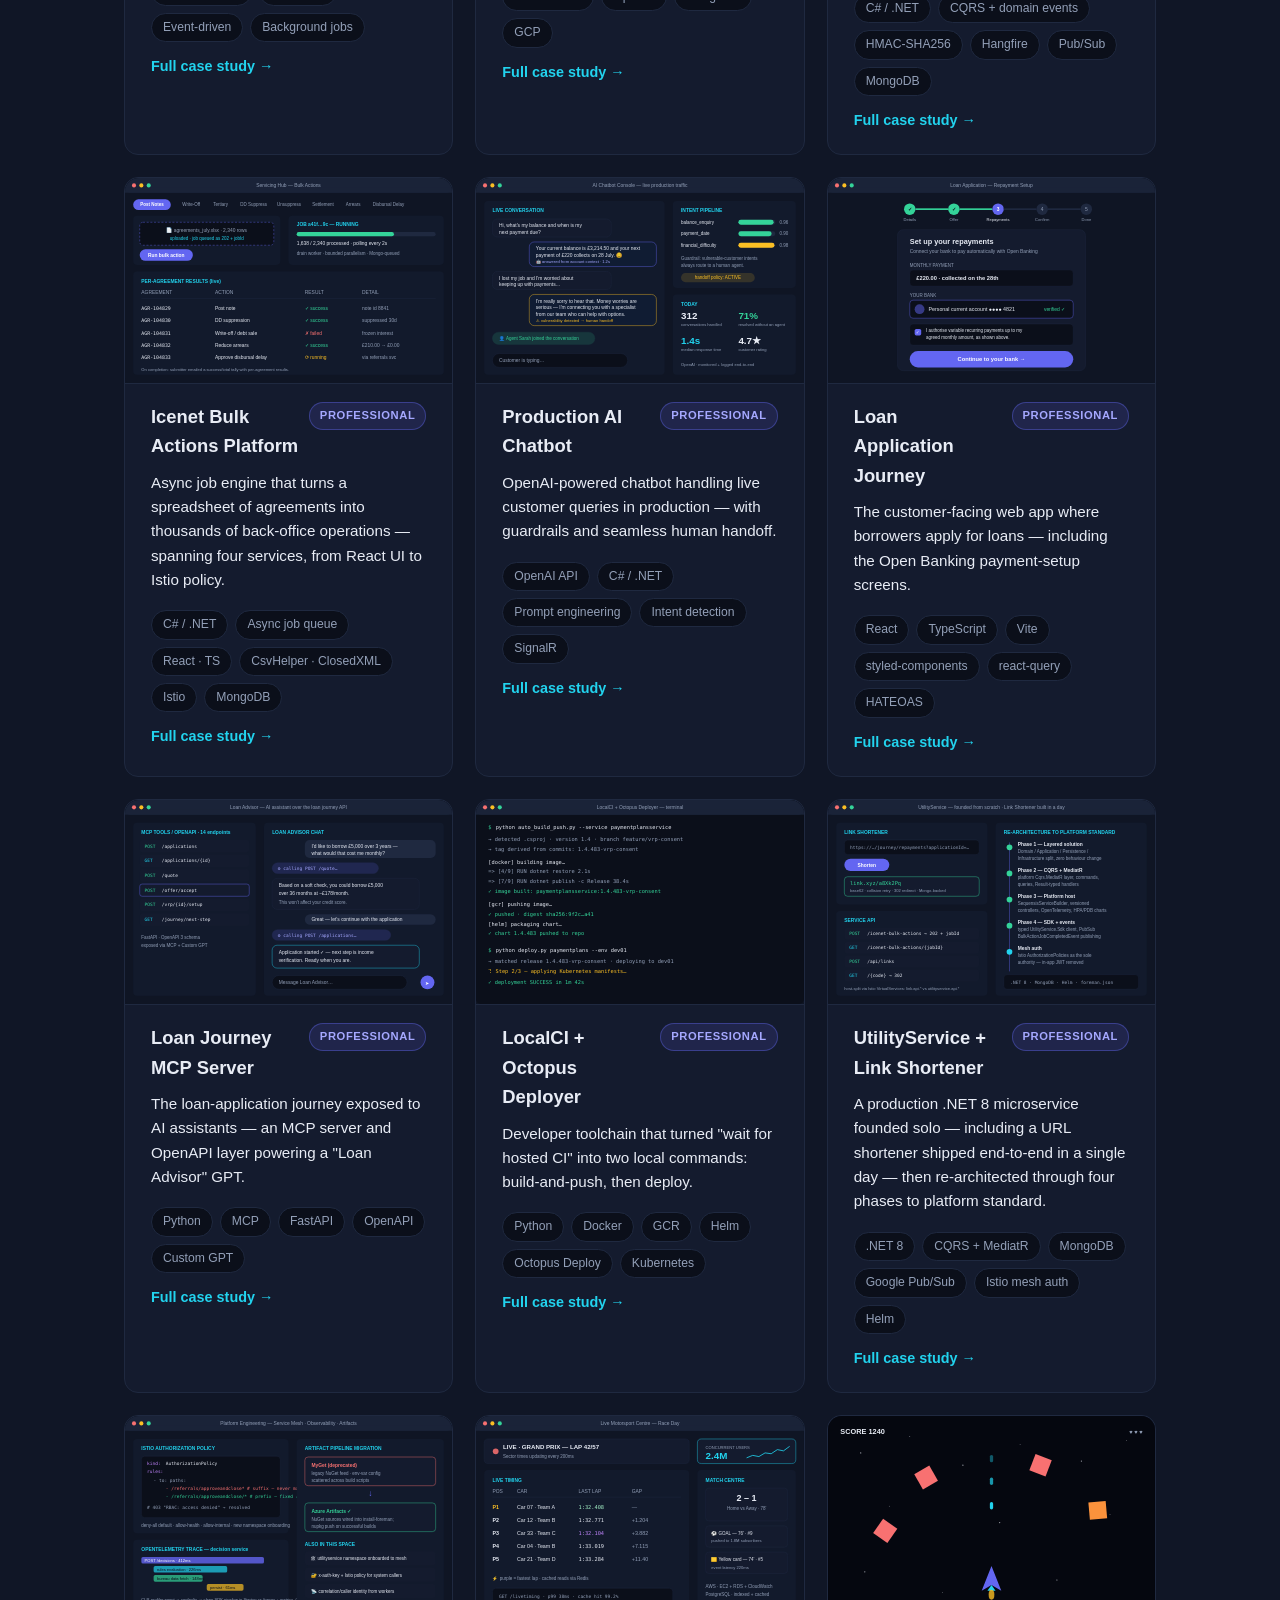
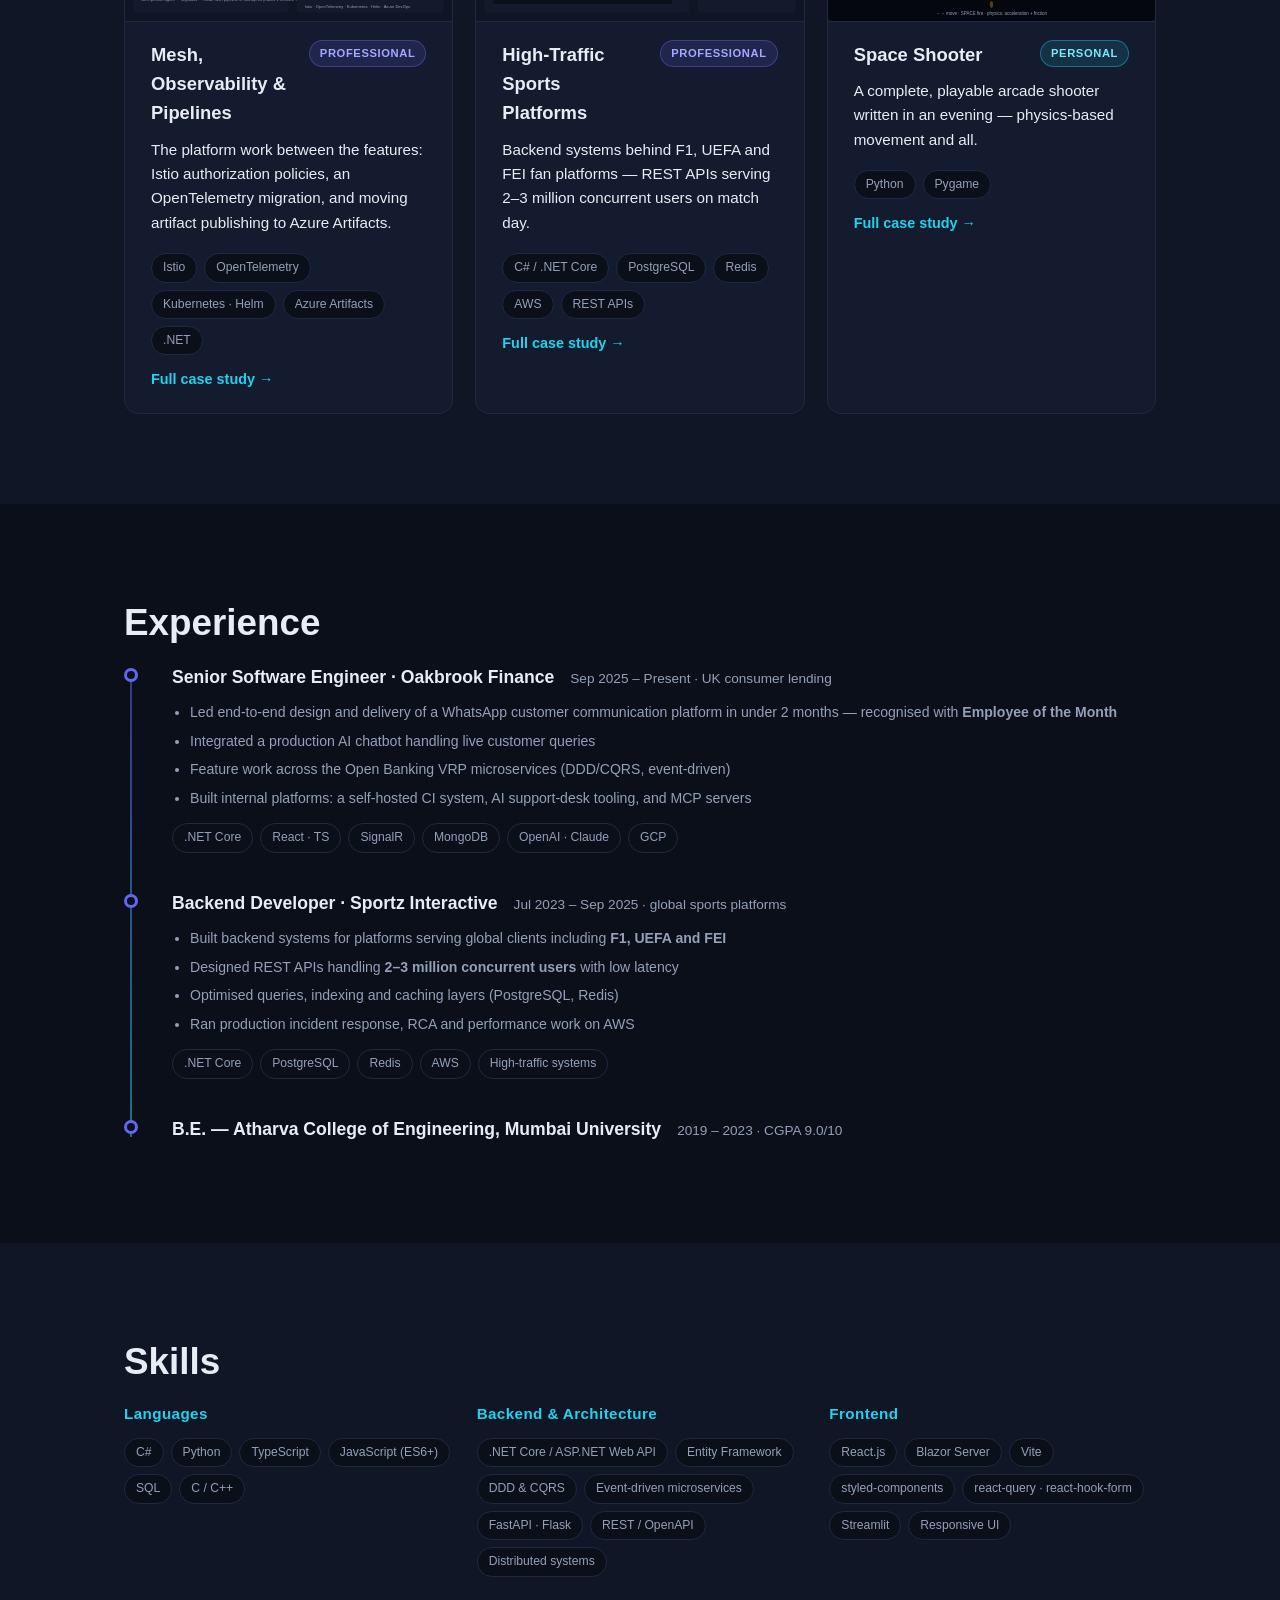
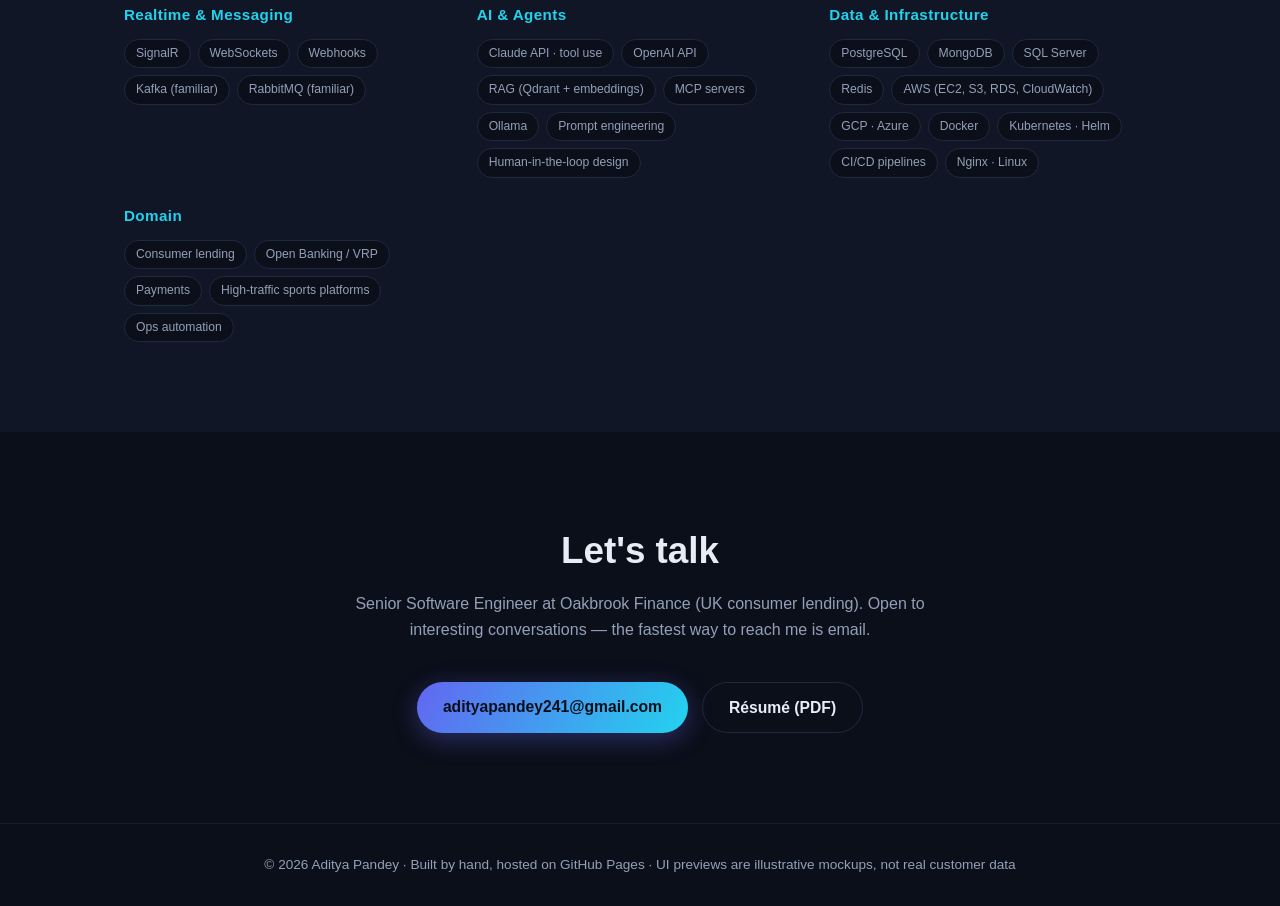
==== commit cfaf9846: "Correct experience to 3+ years across site and resume Co-Authored-By: Claude Fable 5 <noreply@anthro" ====
--- a/index.html
+++ b/index.html
@@ -48,7 +48,7 @@
         <a class="btn btn-ghost" href="mailto:adityapandey241@gmail.com">Get in touch</a>
       </div>
       <div class="hero-stats reveal">
-        <div class="stat"><span class="stat-num" data-count="2.5" data-suffix="+">0</span><span class="stat-label">years shipping production systems</span></div>
+        <div class="stat"><span class="stat-num" data-count="3" data-suffix="+">0</span><span class="stat-label">years shipping production systems</span></div>
         <div class="stat"><span class="stat-num" data-count="3" data-suffix="M">0</span><span class="stat-label">concurrent users served at peak</span></div>
         <div class="stat"><span class="stat-num" data-count="15" data-suffix="">0</span><span class="stat-label">case studies on this site</span></div>
         <div class="stat"><span class="stat-num">🏆</span><span class="stat-label">Employee of the Month, Oakbrook</span></div>
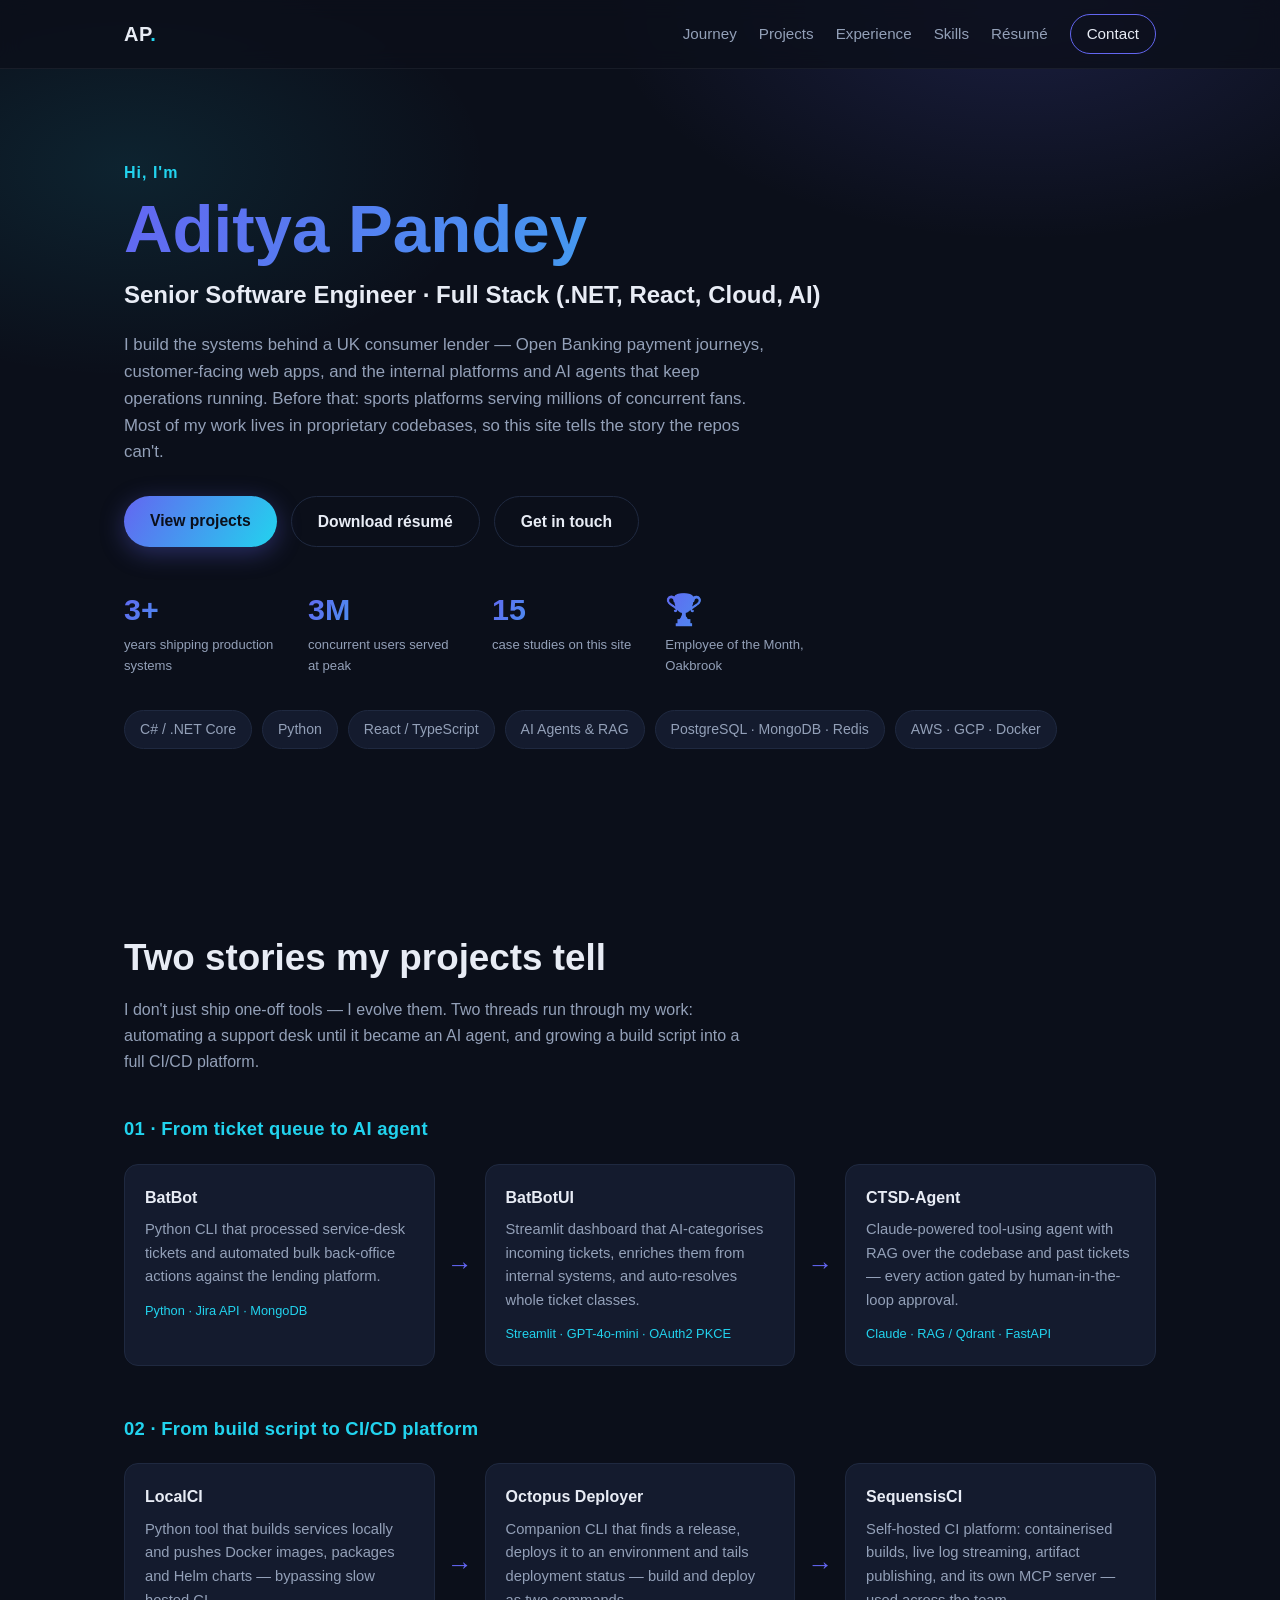
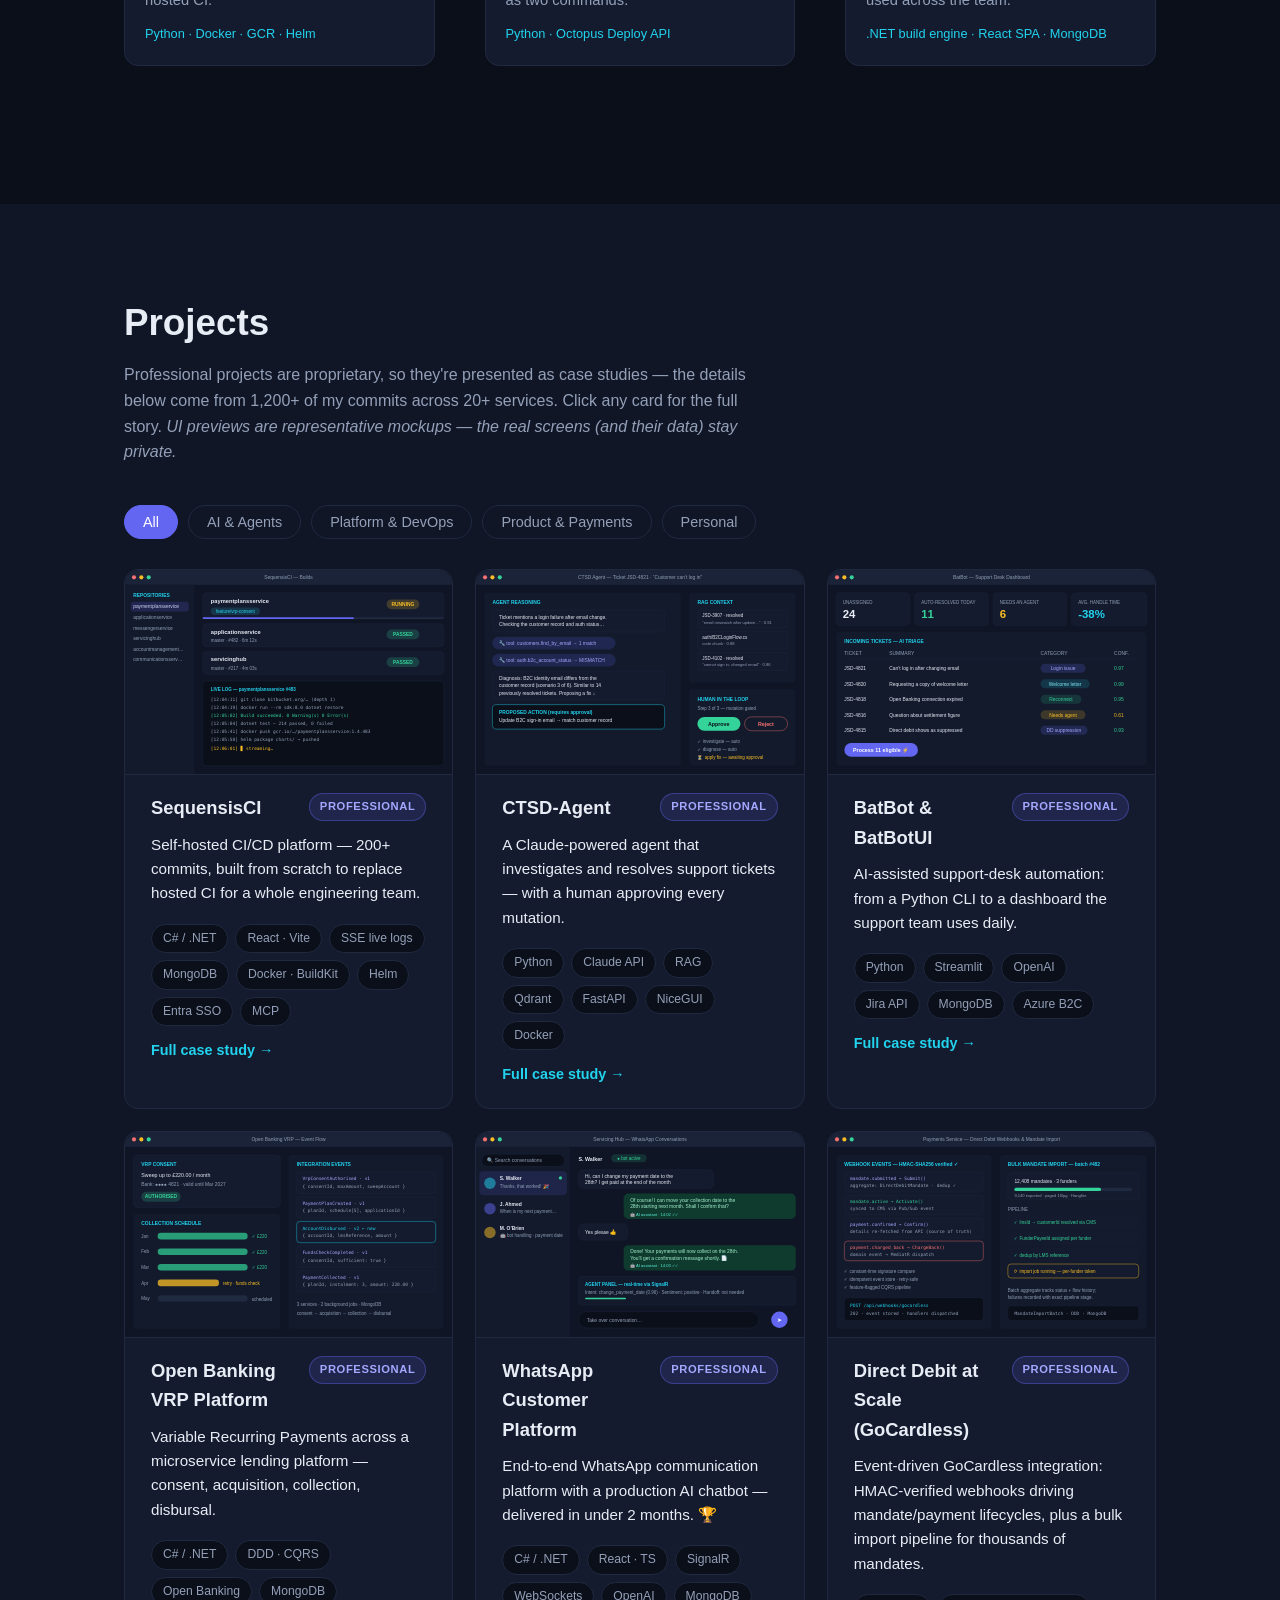
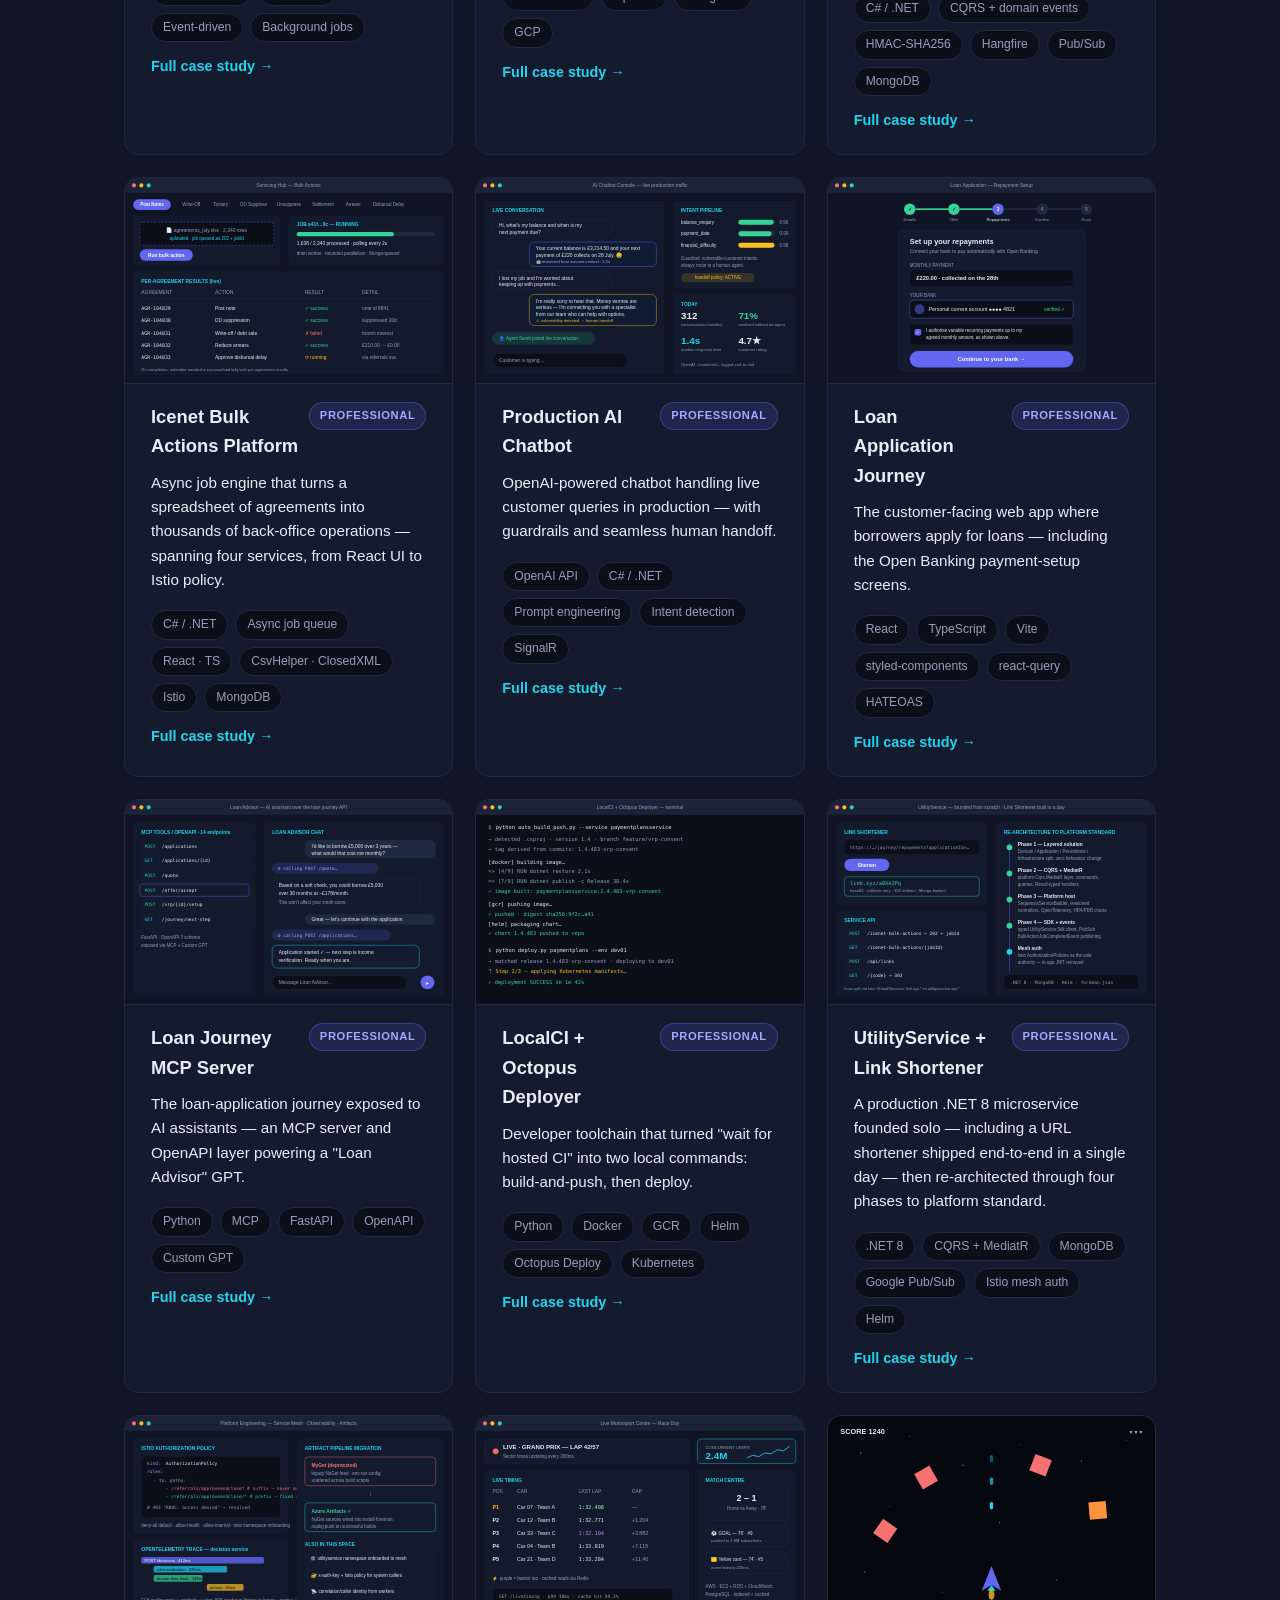
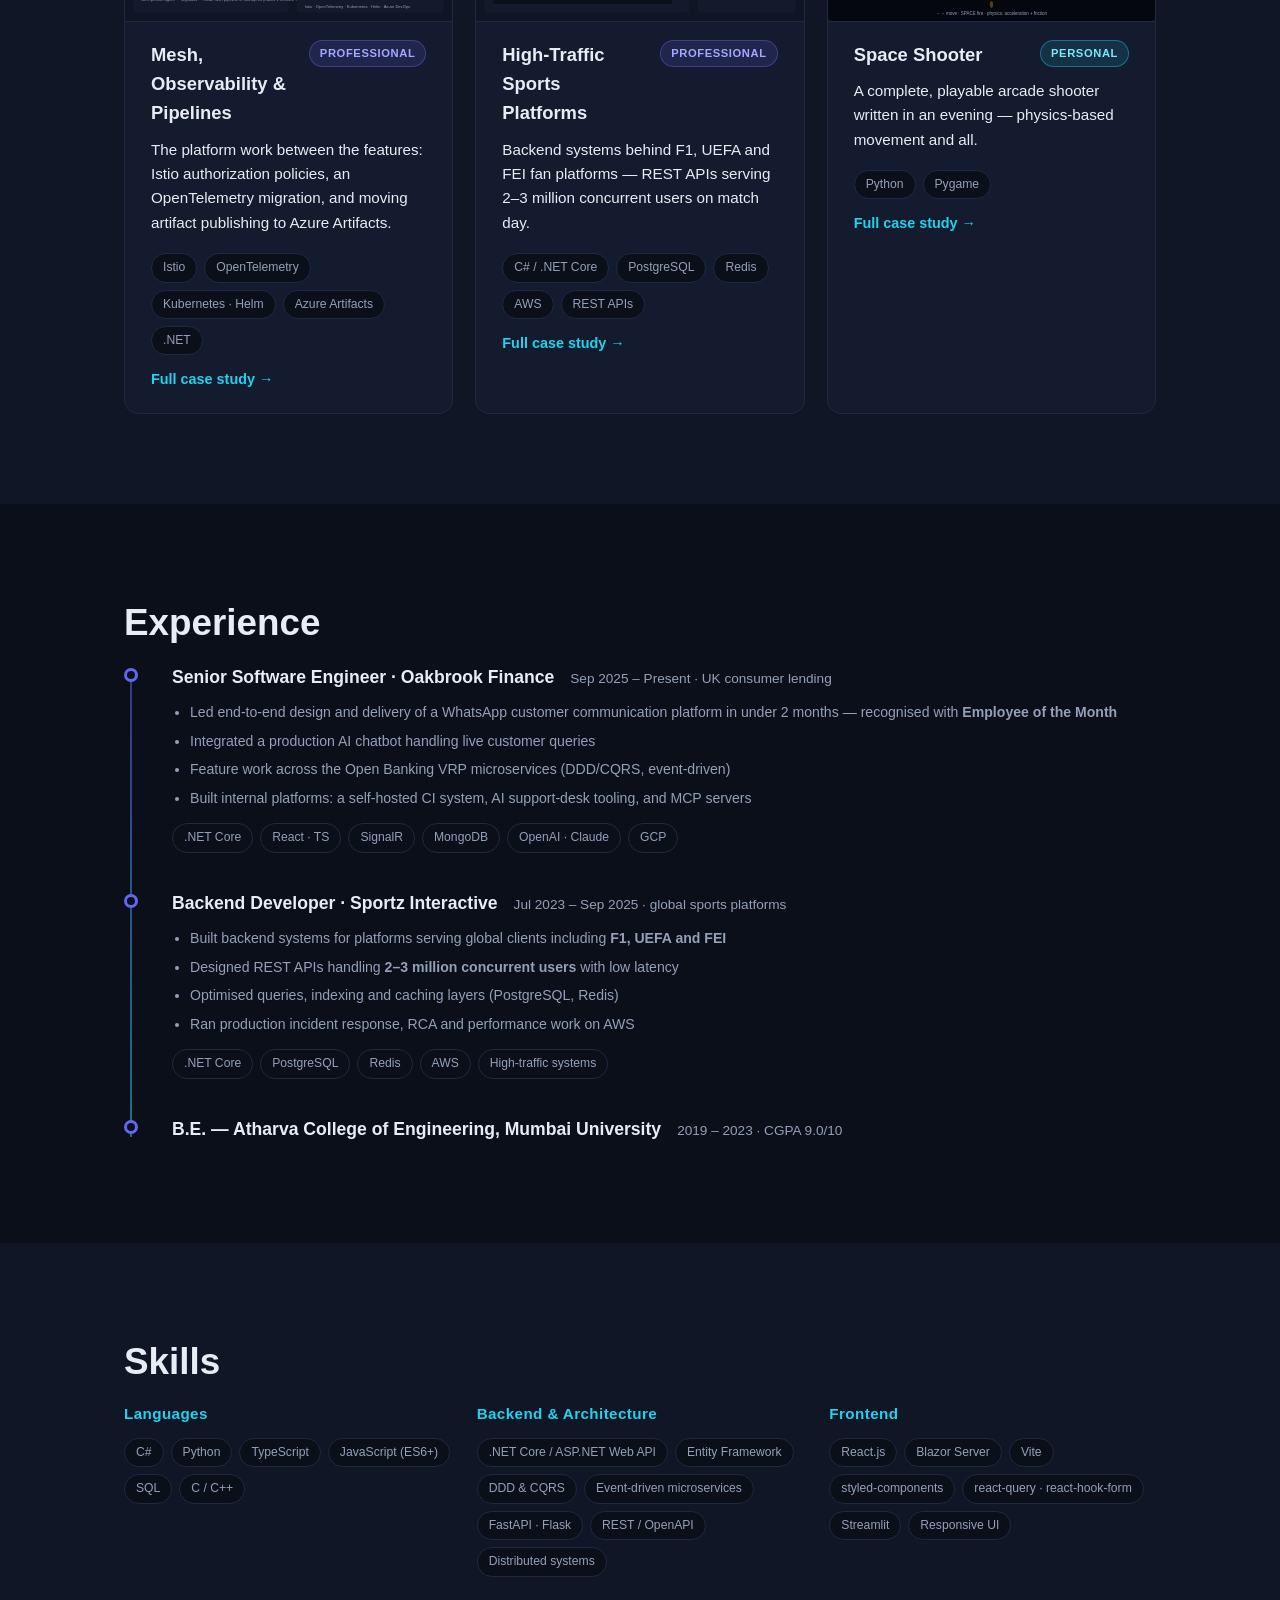
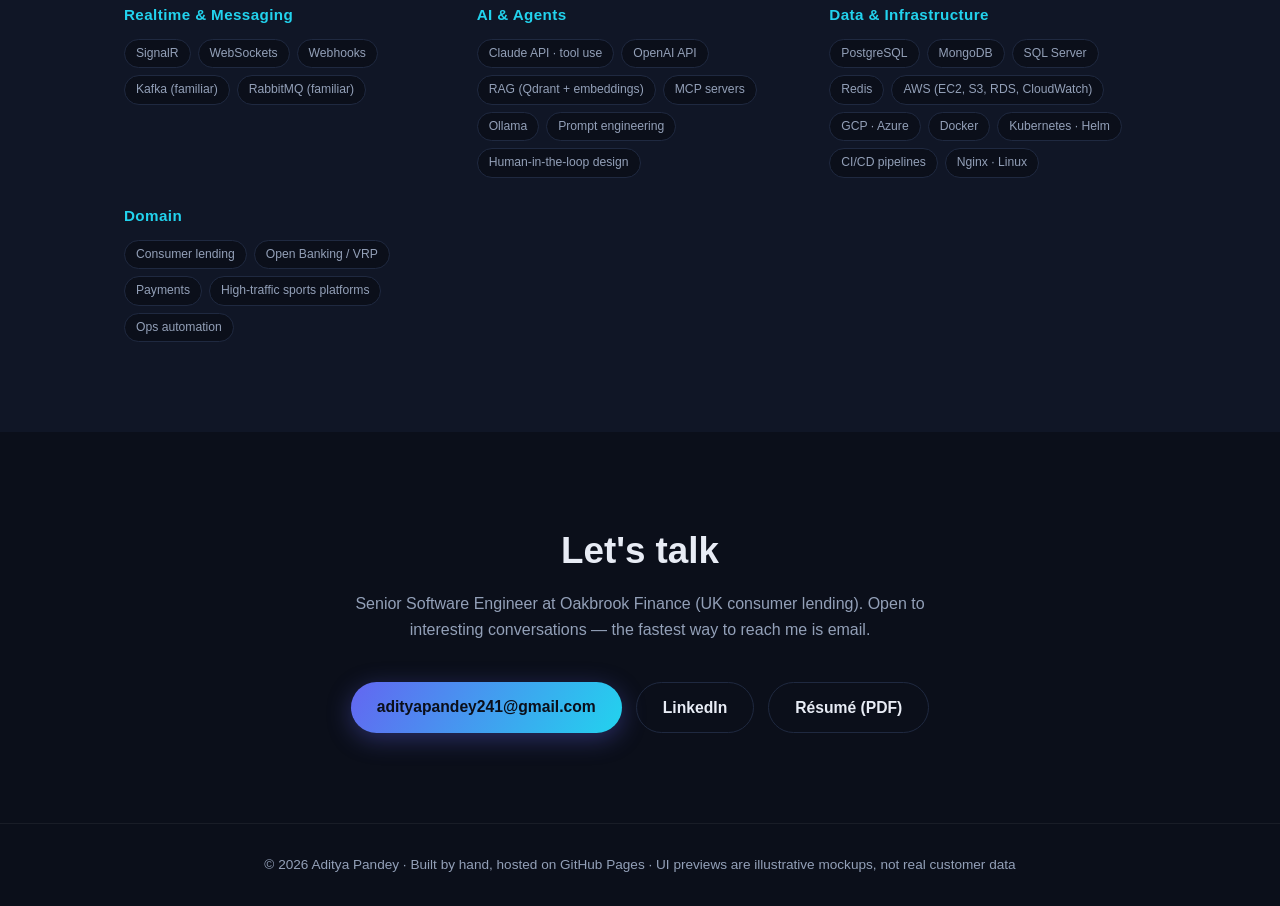
==== commit e8c49f7d: "Add LinkedIn profile link to site contact and resume header Co-Authored-By: Claude Fable 5 <noreply@" ====
--- a/index.html
+++ b/index.html
@@ -476,6 +476,7 @@
         </p>
         <div class="hero-actions">
           <a class="btn btn-primary" href="mailto:adityapandey241@gmail.com">adityapandey241@gmail.com</a>
+          <a class="btn btn-ghost" href="https://www.linkedin.com/in/aditya-pandey-36750620b" target="_blank" rel="noopener">LinkedIn</a>
           <a class="btn btn-ghost" href="Resume.pdf" target="_blank" rel="noopener">Résumé (PDF)</a>
         </div>
       </div>
